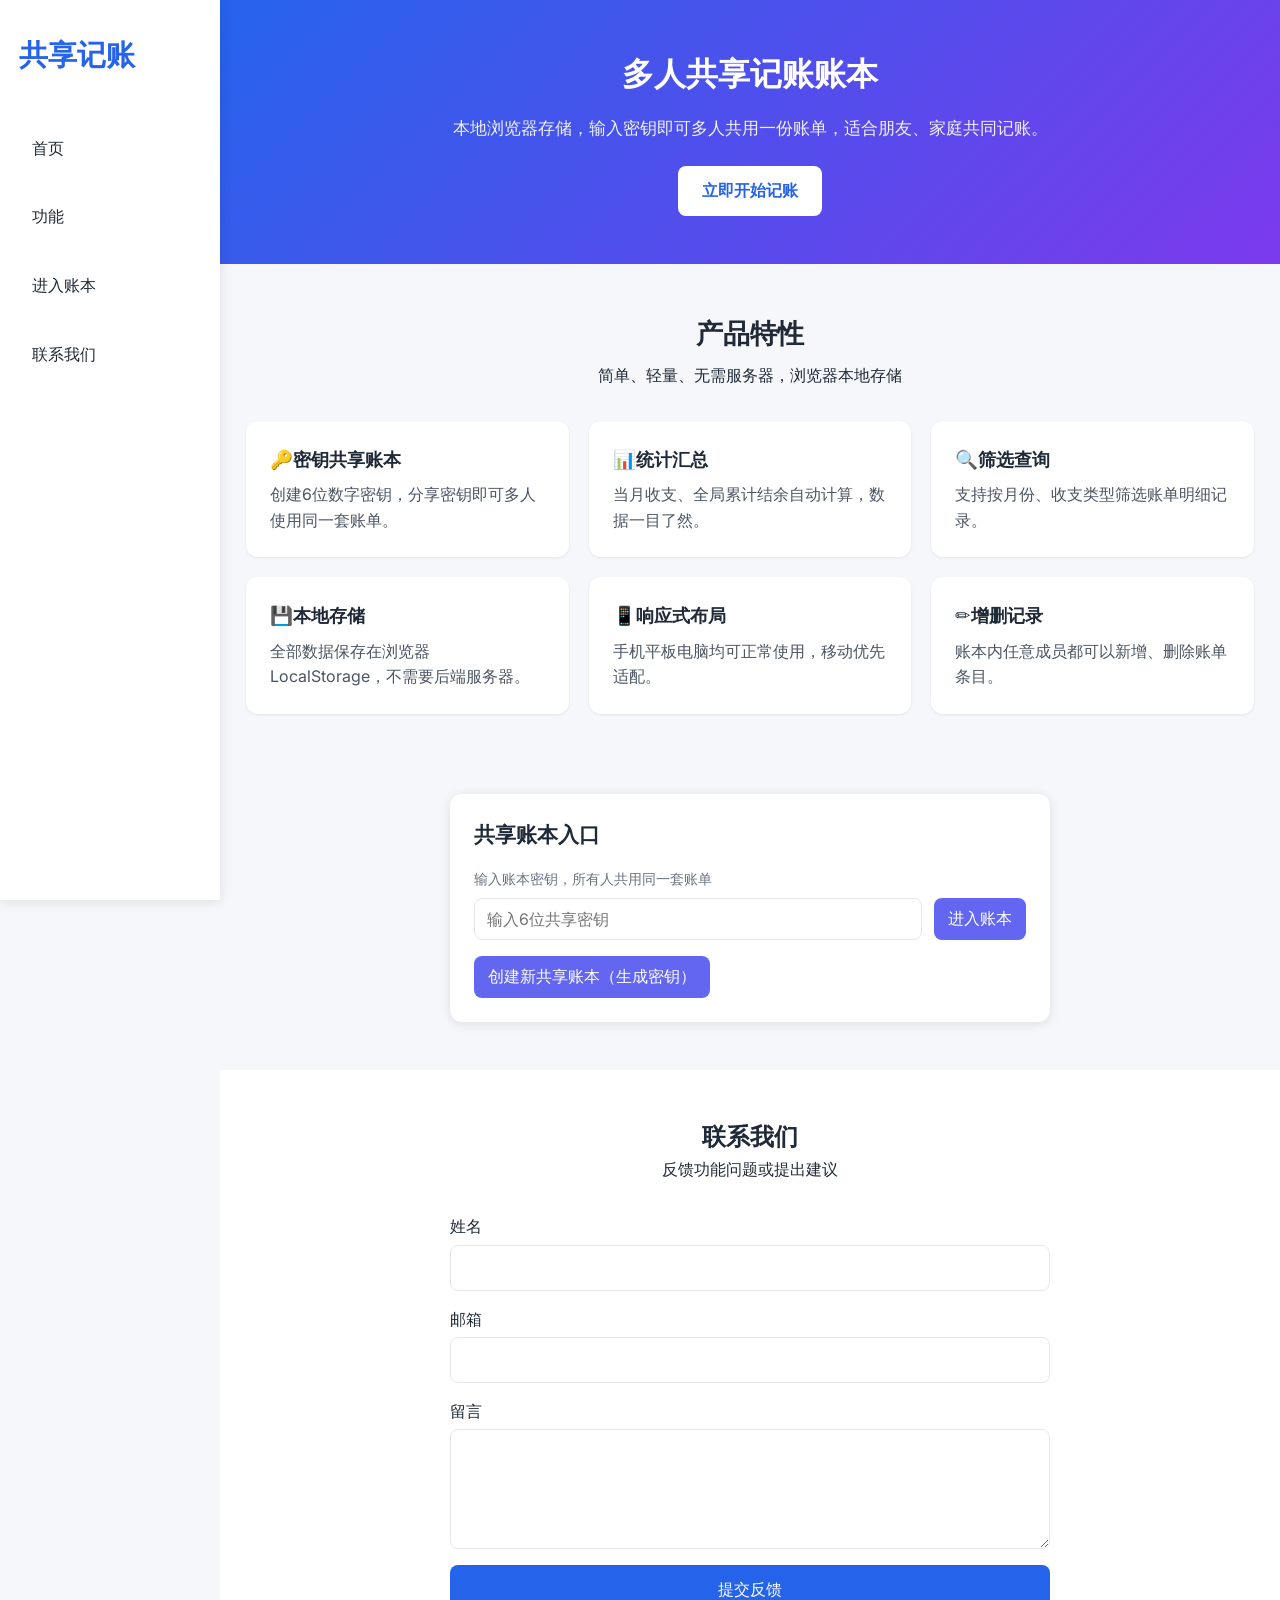
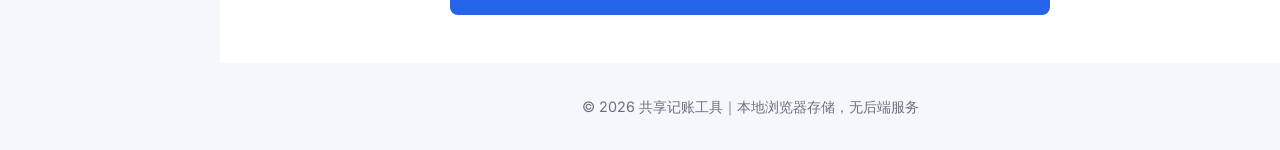
==== index.html @ ce457ff5 "Add files via upload" ====
<!DOCTYPE html>
<html lang="zh-CN">
<head>
    <meta charset="UTF-8">
    <meta name="viewport" content="width=device-width, initial-scale=1.0">
    <title>共享共用记账账本 | 首页</title>
    <link rel="preconnect" href="https://fonts.googleapis.com">
    <link rel="preconnect" href="https://fonts.gstatic.com" crossorigin>
    <link href="https://fonts.googleapis.com/css2?family=Inter:wght@300;400;500;600;700&display=swap" rel="stylesheet">
    <style>
        :root {
            --color-primary: #2563eb;
            --color-primary-light: #3b82f6;
            --color-danger: #ef4444;
            --color-success: #16a34a;
            --color-success-bg: #dcfce7;
            --color-warning: #dc2626;
            --color-warning-bg: #fee2e2;
            --color-info: #0369a1;
            --color-info-bg: #e0f2fe;
            --color-blue-bg: #dbeafe;
            --color-text-main: #1f2937;
            --color-text-secondary: #4b5563;
            --color-text-light: #6b7280;
            --color-border: #e5e7eb;
            --color-bg-page: #f5f7fa;
            --color-bg-card: #ffffff;
            --shadow-sm: 0 1px 3px rgba(0,0,0,0.08);
            --shadow-md: 0 2px 12px rgba(0,0,0,0.1);
            --shadow-lg: 0 8px 24px rgba(0,0,0,0.12);
            --radius-sm: 6px;
            --radius-md: 8px;
            --radius-lg: 12px;
            --transition-base: all 0.24s ease;
            --container-max: 1040px;
        }
        * {
            margin: 0;
            padding: 0;
            box-sizing: border-box;
        }
        body {
            font-family: 'Inter', system-ui, sans-serif;
            color: var(--color-text-main);
            background-color: var(--color-bg-page);
            line-height: 1.6;
        }
        img {max-width:100%; display:block;}
        button, input, select, textarea {
            font-family: inherit;
            font-size: 1rem;
        }
        button:focus-visible,
        input:focus-visible,
        select:focus-visible,
        textarea:focus-visible,
        a:focus-visible {
            outline: 3px solid var(--color-primary-light);
            outline-offset: 2px;
        }
        .container {
            width: 100%;
            padding-inline: 1rem;
            margin: 0 auto;
            max-width: var(--container-max);
        }
        /* 侧边竖向导航 */
        .nav {
            position: fixed;
            top:0;
            left:0;
            height:100vh;
            width: 220px;
            background: var(--color-bg-card);
            box-shadow: var(--shadow-md);
            z-index: 99;
            padding: 2rem 1.2rem;
            display: flex;
            flex-direction: column;
        }
        .nav__inner {
            display:flex;
            flex-direction: column;
            align-items: flex-start;
        }
        .nav__logo {
            font-weight:700;
            font-size:1.8rem;
            color:var(--color-primary);
            text-decoration:none;
            margin-bottom:3rem;
        }
        .nav__hamburger {
            display:none;
        }
        .nav__menu {
            max-height: unset;
            overflow:visible;
        }
        .nav__list {
            list-style:none;
            display:flex;
            flex-direction:column;
            gap:1.5rem;
        }
        .nav__link {
            display:block;
            padding:0.6rem 0.8rem;
            color:var(--color-text-main);
            text-decoration:none;
            transition: var(--transition-base);
            border-radius: var(--radius-md);
        }
        .nav__link:hover {
            color:var(--color-primary);
            background-color: var(--color-blue-bg);
        }
        main {
            margin-left: 220px;
        }
        .hero {
            background: linear-gradient(135deg, #2563eb 0%, #7c3aed 100%);
            color:#fff;
            padding: 3rem 0;
            text-align:center;
        }
        .hero__title {
            font-size:2rem;
            margin-bottom:1rem;
        }
        .hero__desc {
            font-size:1.05rem;
            opacity:0.92;
            max-width:600px;
            margin:0 auto 1.5rem;
        }
        .hero__btn {
            display:inline-block;
            background:#fff;
            color:var(--color-primary);
            padding:0.75rem 1.5rem;
            border-radius:var(--radius-md);
            text-decoration:none;
            font-weight:600;
            transition: var(--transition-base);
        }
        .hero__btn:hover {
            transform: translateY(-2px);
            box-shadow: var(--shadow-lg);
        }
        .features {
            padding:3rem 0;
        }
        .features__head {
            text-align:center;
            margin-bottom:2rem;
        }
        .features__title {
            font-size:1.7rem;
            margin-bottom:0.5rem;
        }
        .features__grid {
            display:grid;
            grid-template-columns: 1fr;
            gap:1.25rem;
        }
        .feature-card {
            background:var(--color-bg-card);
            padding:1.5rem;
            border-radius:var(--radius-lg);
            box-shadow:var(--shadow-sm);
            transition: var(--transition-base);
        }
        .feature-card:hover {
            transform: translateY(-4px);
            box-shadow: var(--shadow-lg);
        }
        .feature-card__title {
            font-size:1.15rem;
            margin-bottom:0.5rem;
        }
        .feature-card__text {
            color:var(--color-text-secondary);
        }
        .login-section{
            padding:2rem 0 3rem;
        }
        .app-card {
            background:var(--color-bg-card);
            border-radius:var(--radius-lg);
            padding:1.5rem;
            max-width:600px;
            margin:0 auto;
            box-shadow:var(--shadow-md);
        }
        .app-card__heading {
            margin-bottom:1rem;
            font-size:1.3rem;
        }
        .app-row {
            display:flex;
            gap:12px;
            flex-wrap:wrap;
            margin-bottom:1rem;
        }
        .app-field {
            flex:1;
            min-width:140px;
            padding:10px 12px;
            border:1px solid var(--color-border);
            border-radius:var(--radius-md);
        }
        .app-btn {
            padding:10px 14px;
            border:none;
            border-radius:var(--radius-md);
            cursor:pointer;
            transition: var(--transition-base);
        }
        .app-btn--purple {
            background:#6366f1;
            color:white;
        }
        .app-btn--purple:hover {
            background:#818cf8;
        }
        .app-tip {
            color:var(--color-text-light);
            font-size:0.9rem;
            margin:0.5rem 0;
        }
        .contact {
            padding:3rem 0;
            background:#ffffff;
        }
        .contact__head {
            text-align:center;
            margin-bottom:2rem;
        }
        .contact__form {
            max-width:600px;
            margin:0 auto;
            display:grid;
            gap:1rem;
        }
        .contact__field {
            display:flex;
            flex-direction:column;
            gap:0.3rem;
        }
        .contact__input, .contact__textarea {
            padding:0.75rem;
            border:1px solid var(--color-border);
            border-radius:var(--radius-md);
        }
        .contact__textarea {
            min-height:120px;
            resize:vertical;
        }
        .contact__submit {
            background:var(--color-primary);
            color:white;
            border:none;
            padding:0.85rem;
            border-radius:var(--radius-md);
            cursor:pointer;
            transition:var(--transition-base);
        }
        .contact__submit:hover {
            background:var(--color-primary-light);
        }
        .footer {
            padding:2rem 0;
            text-align:center;
            color:var(--color-text-light);
            font-size:0.9rem;
        }
        @media (max-width:767px) {
            .nav {
                position: sticky;
                top:0;
                left:0;
                width:100%;
                height:auto;
                padding: 1rem;
                flex-direction: row;
                justify-content: space-between;
                align-items:center;
            }
            .nav__inner {
                flex-direction: row;
                width:100%;
                justify-content: space-between;
                align-items:center;
            }
            .nav__logo {
                margin-bottom:0;
                font-size:1.25rem;
            }
            .nav__hamburger {
                display:flex;
                background:none;
                border:none;
                cursor:pointer;
                width:32px;
                height:32px;
                flex-direction:column;
                gap:5px;
                justify-content:center;
            }
            .nav__hamburger-line {
                width:100%;
                height:2px;
                background-color:var(--color-text-main);
                transition: var(--transition-base);
            }
            .nav__menu {
                max-height:0;
                overflow:hidden;
                transition: max-height 0.35s ease;
            }
            .nav__menu--open {
                max-height:240px;
            }
            .nav__list {
                flex-direction:column;
                gap:0.5rem;
                padding:0 1rem 1rem;
            }
            main {
                margin-left:0;
            }
            .features__grid {
                grid-template-columns: 1fr;
            }
            .hero__title {
                font-size:2rem;
            }
        }
        @media (min-width:1024px) {
            .features__grid {
                grid-template-columns: repeat(3,1fr);
            }
        }
    </style>
</head>
<body>
    <nav class="nav">
        <div class="nav__inner">
            <a href="#" class="nav__logo">共享记账</a>
            <button class="nav__hamburger" aria-label="打开导航菜单" id="hamburgerBtn">
                <span class="nav__hamburger-line"></span>
                <span class="nav__hamburger-line"></span>
                <span class="nav__hamburger-line"></span>
            </button>
        </div>
        <div class="nav__menu" id="navMenu">
            <ul class="nav__list">
                <li><a href="#hero" class="nav__link">首页</a></li>
                <li><a href="#features" class="nav__link">功能</a></li>
                <li><a href="#login" class="nav__link">进入账本</a></li>
                <li><a href="#contact" class="nav__link">联系我们</a></li>
            </ul>
        </div>
    </nav>

    <main>
        <section class="hero" id="hero">
            <div class="container">
                <h1 class="hero__title">多人共享记账账本</h1>
                <p class="hero__desc">本地浏览器存储，输入密钥即可多人共用一份账单，适合朋友、家庭共同记账。</p>
                <a href="#login" class="hero__btn">立即开始记账</a>
            </div>
        </section>

        <section class="features" id="features">
            <div class="container">
                <div class="features__head">
                    <h2 class="features__title">产品特性</h2>
                    <p>简单、轻量、无需服务器，浏览器本地存储</p>
                </div>
                <div class="features__grid">
                    <article class="feature-card">
                        <h3 class="feature-card__title">🔑密钥共享账本</h3>
                        <p class="feature-card__text">创建6位数字密钥，分享密钥即可多人使用同一套账单。</p>
                    </article>
                    <article class="feature-card">
                        <h3 class="feature-card__title">📊统计汇总</h3>
                        <p class="feature-card__text">当月收支、全局累计结余自动计算，数据一目了然。</p>
                    </article>
                    <article class="feature-card">
                        <h3 class="feature-card__title">🔍筛选查询</h3>
                        <p class="feature-card__text">支持按月份、收支类型筛选账单明细记录。</p>
                    </article>
                    <article class="feature-card">
                        <h3 class="feature-card__title">💾本地存储</h3>
                        <p class="feature-card__text">全部数据保存在浏览器LocalStorage，不需要后端服务器。</p>
                    </article>
                    <article class="feature-card">
                        <h3 class="feature-card__title">📱响应式布局</h3>
                        <p class="feature-card__text">手机平板电脑均可正常使用，移动优先适配。</p>
                    </article>
                    <article class="feature-card">
                        <h3 class="feature-card__title">✏️增删记录</h3>
                        <p class="feature-card__text">账本内任意成员都可以新增、删除账单条目。</p>
                    </article>
                </div>
            </div>
        </section>

        <section class="login-section container" id="login">
            <div class="app-card">
                <h2 class="app-card__heading">共享账本入口</h2>
                <p class="app-tip">输入账本密钥，所有人共用同一套账单</p>
                <div class="app-row">
                    <input class="app-field" id="shareKey" placeholder="输入6位共享密钥" aria-label="账本密钥">
                    <button class="app-btn app-btn--purple" onclick="enterBook()">进入账本</button>
                </div>
                <div style="margin-top:14px">
                    <button class="app-btn app-btn--purple" onclick="createNewBook()">创建新共享账本（生成密钥）</button>
                </div>
            </div>
        </section>

        <section class="contact" id="contact">
            <div class="container">
                <div class="contact__head">
                    <h2>联系我们</h2>
                    <p>反馈功能问题或提出建议</p>
                </div>
                <form class="contact__form" id="contactForm">
                    <div class="contact__field">
                        <label for="cName">姓名</label>
                        <input class="contact__input" id="cName" type="text" required>
                    </div>
                    <div class="contact__field">
                        <label for="cMail">邮箱</label>
                        <input class="contact__input" id="cMail" type="email" required>
                    </div>
                    <div class="contact__field">
                        <label for="cMsg">留言</label>
                        <textarea class="contact__textarea" id="cMsg" required></textarea>
                    </div>
                    <button class="contact__submit" type="submit">提交反馈</button>
                </form>
            </div>
        </section>

        <footer class="footer">
            <div class="container">
                <p>© 2026 共享记账工具｜本地浏览器存储，无后端服务</p>
            </div>
        </footer>
    </main>

<script>
const hamburgerBtn = document.getElementById('hamburgerBtn');
const navMenu = document.getElementById('navMenu');
hamburgerBtn.addEventListener('click', ()=>{
    navMenu.classList.toggle('nav__menu--open');
});
document.querySelectorAll('.nav__link').forEach(link=>{
    link.addEventListener('click',()=>{
        navMenu.classList.remove('nav__menu--open');
    })
})
document.getElementById('contactForm').addEventListener('submit',function(e){
    e.preventDefault();
    alert("反馈已模拟提交（本demo无后端，仅前端表单）");
    this.reset();
})

// 账本数据存储（和book.html共用localStorage）
let shareBooks = JSON.parse(localStorage.getItem("shareBillStorage")) || {};
function saveAllBooks() {
    localStorage.setItem("shareBillStorage", JSON.stringify(shareBooks));
}

// 创建账本，保存密钥，跳转到 book.html
function createNewBook() {
    let key = "";
    for(let i=0;i<6;i++) key += Math.floor(Math.random()*10);
    if(!shareBooks[key]) shareBooks[key] = [];
    saveAllBooks();
    alert(`创建成功！你的共享密钥：${key}\n把密钥发给家人/朋友即可共用账本`);
    // 将密钥存sessionStorage，跳转到记账页面
    sessionStorage.setItem("activeBookKey", key);
    window.location.href = "book.html";
}

// 输入密钥校验，保存密钥，跳转到 book.html
function enterBook() {
    const inputKey = document.getElementById("shareKey").value.trim();
    if(inputKey.length !== 6 || isNaN(inputKey)) {
        alert("请输入6位数字密钥");
        return;
    }
    if(!shareBooks[inputKey]) {
        alert("该账本不存在，请核对密钥或新建账本");
        return;
    }
    sessionStorage.setItem("activeBookKey", inputKey);
    window.location.href = "book.html";
}
</script>
</body>
</html>
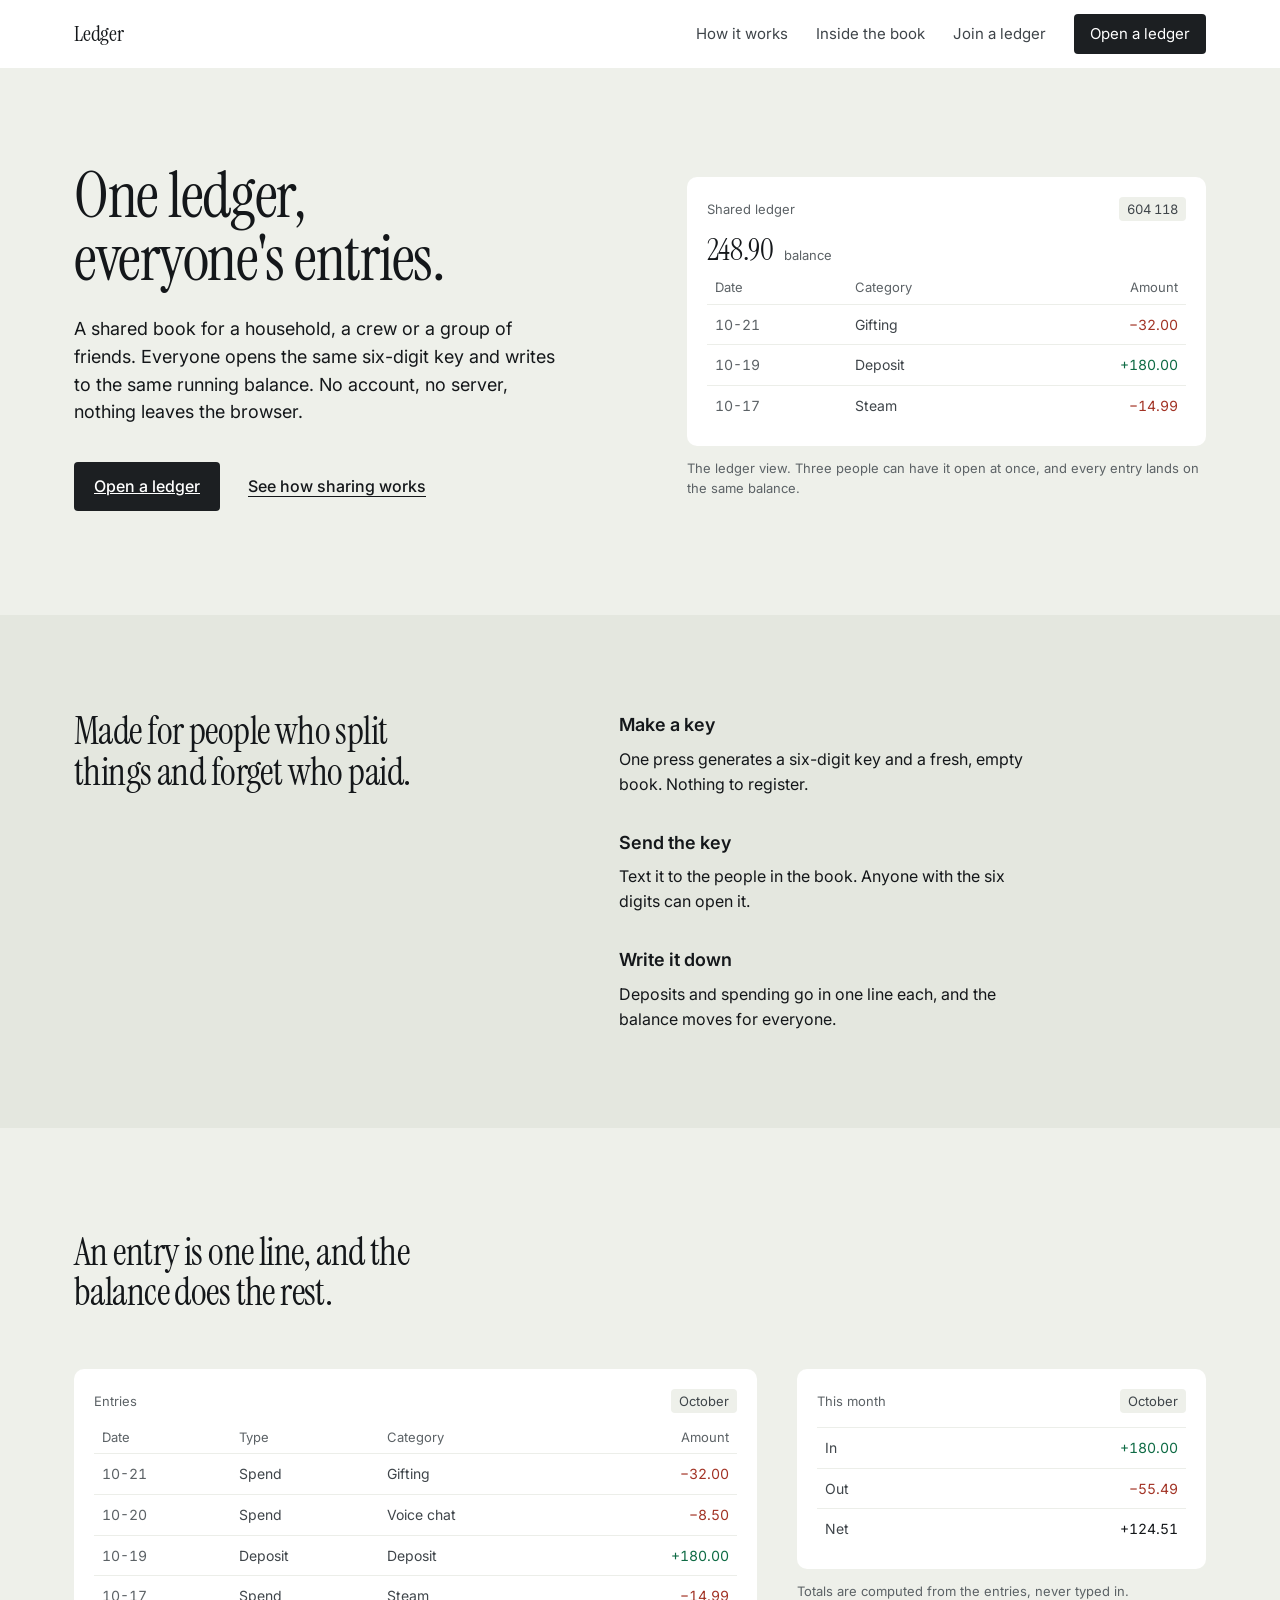
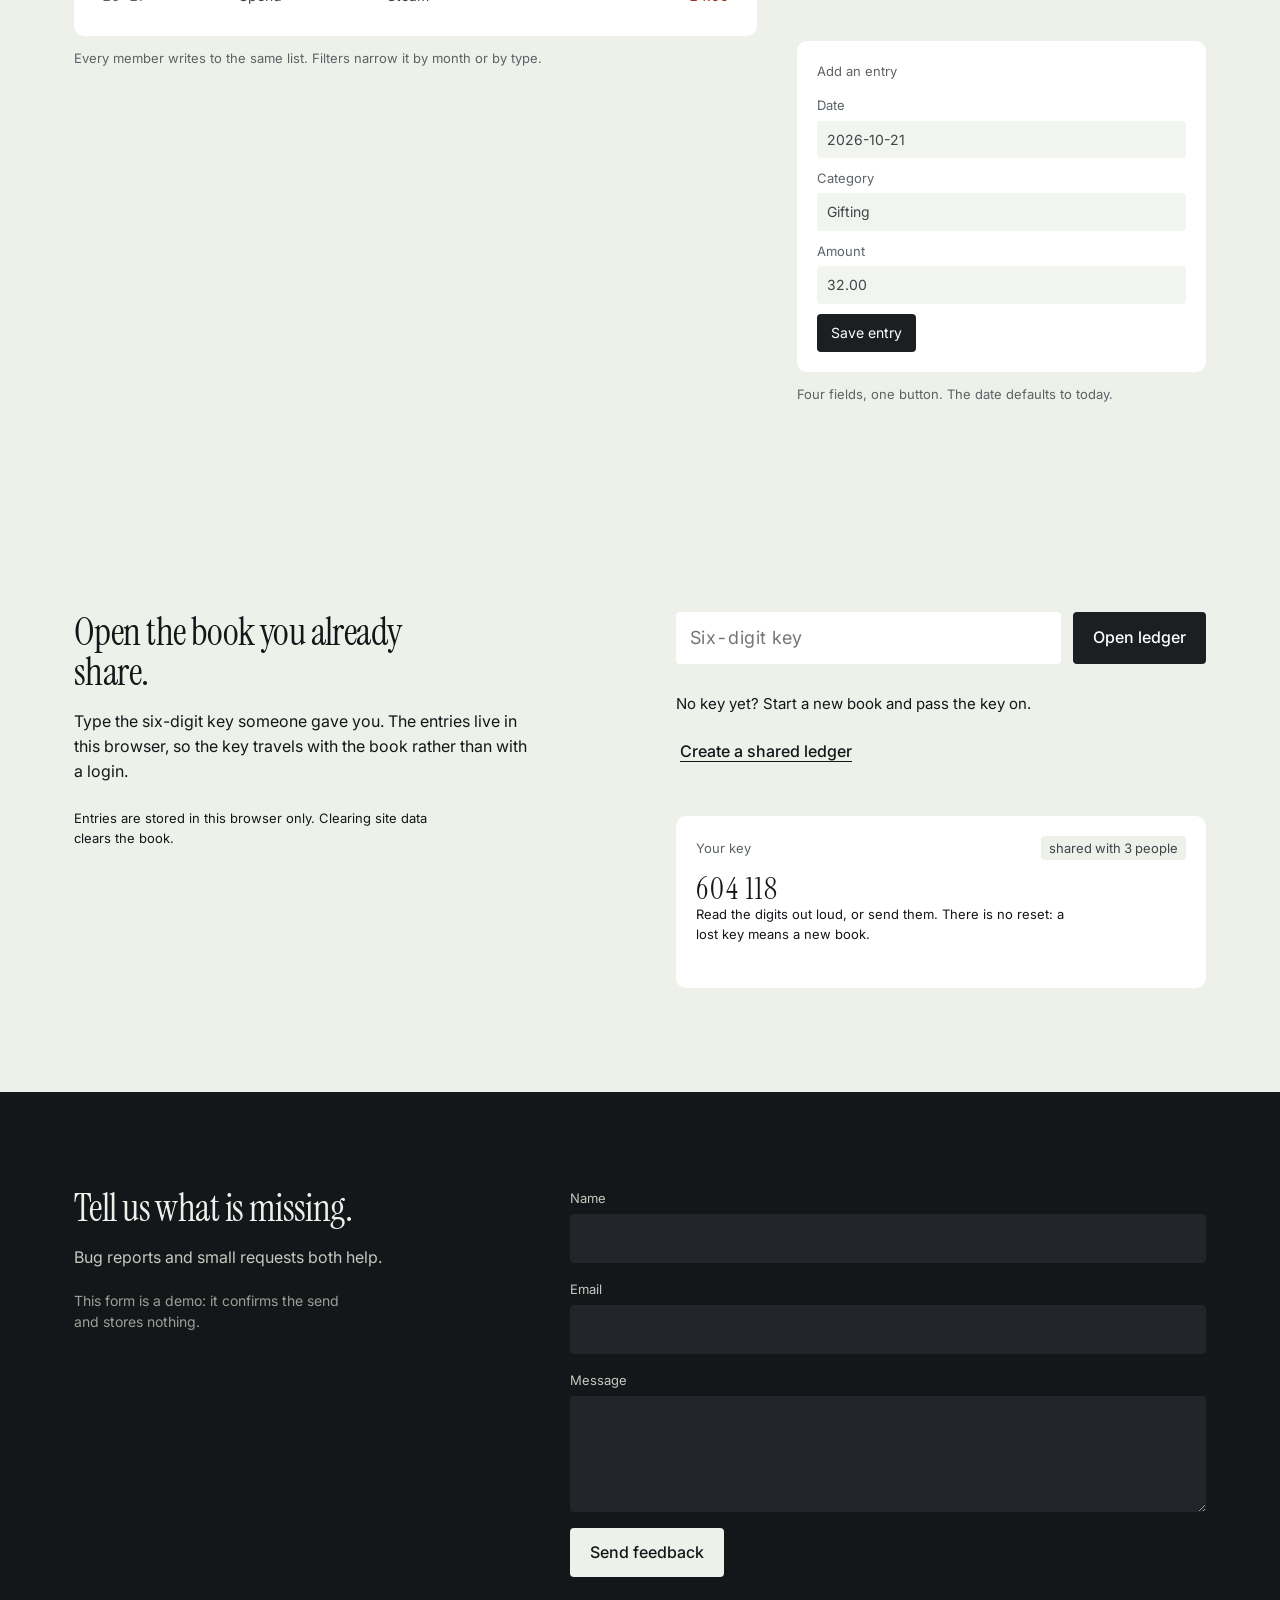
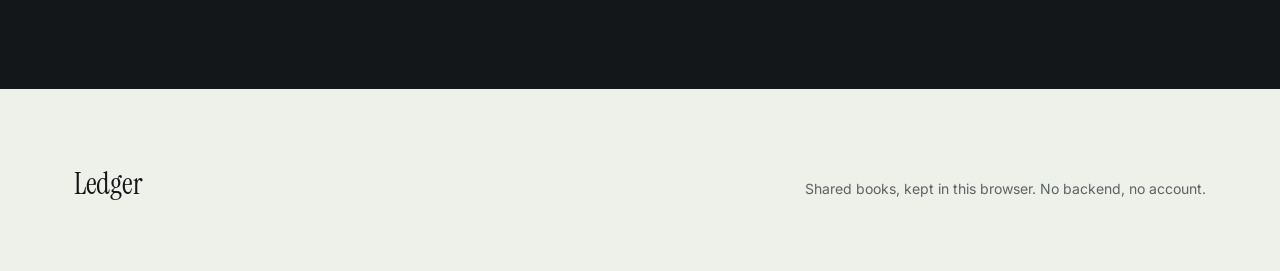
==== commit 9c608748: "Add files via upload" ====
--- a/index.html
+++ b/index.html
@@ -1,507 +1,727 @@
-<!DOCTYPE html>
-<html lang="zh-CN">
-<head>
-    <meta charset="UTF-8">
-    <meta name="viewport" content="width=device-width, initial-scale=1.0">
-    <title>共享共用记账账本 | 首页</title>
-    <link rel="preconnect" href="https://fonts.googleapis.com">
-    <link rel="preconnect" href="https://fonts.gstatic.com" crossorigin>
-    <link href="https://fonts.googleapis.com/css2?family=Inter:wght@300;400;500;600;700&display=swap" rel="stylesheet">
-    <style>
-        :root {
-            --color-primary: #2563eb;
-            --color-primary-light: #3b82f6;
-            --color-danger: #ef4444;
-            --color-success: #16a34a;
-            --color-success-bg: #dcfce7;
-            --color-warning: #dc2626;
-            --color-warning-bg: #fee2e2;
-            --color-info: #0369a1;
-            --color-info-bg: #e0f2fe;
-            --color-blue-bg: #dbeafe;
-            --color-text-main: #1f2937;
-            --color-text-secondary: #4b5563;
-            --color-text-light: #6b7280;
-            --color-border: #e5e7eb;
-            --color-bg-page: #f5f7fa;
-            --color-bg-card: #ffffff;
-            --shadow-sm: 0 1px 3px rgba(0,0,0,0.08);
-            --shadow-md: 0 2px 12px rgba(0,0,0,0.1);
-            --shadow-lg: 0 8px 24px rgba(0,0,0,0.12);
-            --radius-sm: 6px;
-            --radius-md: 8px;
-            --radius-lg: 12px;
-            --transition-base: all 0.24s ease;
-            --container-max: 1040px;
-        }
-        * {
-            margin: 0;
-            padding: 0;
-            box-sizing: border-box;
-        }
-        body {
-            font-family: 'Inter', system-ui, sans-serif;
-            color: var(--color-text-main);
-            background-color: var(--color-bg-page);
-            line-height: 1.6;
-        }
-        img {max-width:100%; display:block;}
-        button, input, select, textarea {
-            font-family: inherit;
-            font-size: 1rem;
-        }
-        button:focus-visible,
-        input:focus-visible,
-        select:focus-visible,
-        textarea:focus-visible,
-        a:focus-visible {
-            outline: 3px solid var(--color-primary-light);
-            outline-offset: 2px;
-        }
-        .container {
-            width: 100%;
-            padding-inline: 1rem;
-            margin: 0 auto;
-            max-width: var(--container-max);
-        }
-        /* 侧边竖向导航 */
-        .nav {
-            position: fixed;
-            top:0;
-            left:0;
-            height:100vh;
-            width: 220px;
-            background: var(--color-bg-card);
-            box-shadow: var(--shadow-md);
-            z-index: 99;
-            padding: 2rem 1.2rem;
-            display: flex;
-            flex-direction: column;
-        }
-        .nav__inner {
-            display:flex;
-            flex-direction: column;
-            align-items: flex-start;
-        }
-        .nav__logo {
-            font-weight:700;
-            font-size:1.8rem;
-            color:var(--color-primary);
-            text-decoration:none;
-            margin-bottom:3rem;
-        }
-        .nav__hamburger {
-            display:none;
-        }
-        .nav__menu {
-            max-height: unset;
-            overflow:visible;
-        }
-        .nav__list {
-            list-style:none;
-            display:flex;
-            flex-direction:column;
-            gap:1.5rem;
-        }
-        .nav__link {
-            display:block;
-            padding:0.6rem 0.8rem;
-            color:var(--color-text-main);
-            text-decoration:none;
-            transition: var(--transition-base);
-            border-radius: var(--radius-md);
-        }
-        .nav__link:hover {
-            color:var(--color-primary);
-            background-color: var(--color-blue-bg);
-        }
-        main {
-            margin-left: 220px;
-        }
-        .hero {
-            background: linear-gradient(135deg, #2563eb 0%, #7c3aed 100%);
-            color:#fff;
-            padding: 3rem 0;
-            text-align:center;
-        }
-        .hero__title {
-            font-size:2rem;
-            margin-bottom:1rem;
-        }
-        .hero__desc {
-            font-size:1.05rem;
-            opacity:0.92;
-            max-width:600px;
-            margin:0 auto 1.5rem;
-        }
-        .hero__btn {
-            display:inline-block;
-            background:#fff;
-            color:var(--color-primary);
-            padding:0.75rem 1.5rem;
-            border-radius:var(--radius-md);
-            text-decoration:none;
-            font-weight:600;
-            transition: var(--transition-base);
-        }
-        .hero__btn:hover {
-            transform: translateY(-2px);
-            box-shadow: var(--shadow-lg);
-        }
-        .features {
-            padding:3rem 0;
-        }
-        .features__head {
-            text-align:center;
-            margin-bottom:2rem;
-        }
-        .features__title {
-            font-size:1.7rem;
-            margin-bottom:0.5rem;
-        }
-        .features__grid {
-            display:grid;
-            grid-template-columns: 1fr;
-            gap:1.25rem;
-        }
-        .feature-card {
-            background:var(--color-bg-card);
-            padding:1.5rem;
-            border-radius:var(--radius-lg);
-            box-shadow:var(--shadow-sm);
-            transition: var(--transition-base);
-        }
-        .feature-card:hover {
-            transform: translateY(-4px);
-            box-shadow: var(--shadow-lg);
-        }
-        .feature-card__title {
-            font-size:1.15rem;
-            margin-bottom:0.5rem;
-        }
-        .feature-card__text {
-            color:var(--color-text-secondary);
-        }
-        .login-section{
-            padding:2rem 0 3rem;
-        }
-        .app-card {
-            background:var(--color-bg-card);
-            border-radius:var(--radius-lg);
-            padding:1.5rem;
-            max-width:600px;
-            margin:0 auto;
-            box-shadow:var(--shadow-md);
-        }
-        .app-card__heading {
-            margin-bottom:1rem;
-            font-size:1.3rem;
-        }
-        .app-row {
-            display:flex;
-            gap:12px;
-            flex-wrap:wrap;
-            margin-bottom:1rem;
-        }
-        .app-field {
-            flex:1;
-            min-width:140px;
-            padding:10px 12px;
-            border:1px solid var(--color-border);
-            border-radius:var(--radius-md);
-        }
-        .app-btn {
-            padding:10px 14px;
-            border:none;
-            border-radius:var(--radius-md);
-            cursor:pointer;
-            transition: var(--transition-base);
-        }
-        .app-btn--purple {
-            background:#6366f1;
-            color:white;
-        }
-        .app-btn--purple:hover {
-            background:#818cf8;
-        }
-        .app-tip {
-            color:var(--color-text-light);
-            font-size:0.9rem;
-            margin:0.5rem 0;
-        }
-        .contact {
-            padding:3rem 0;
-            background:#ffffff;
-        }
-        .contact__head {
-            text-align:center;
-            margin-bottom:2rem;
-        }
-        .contact__form {
-            max-width:600px;
-            margin:0 auto;
-            display:grid;
-            gap:1rem;
-        }
-        .contact__field {
-            display:flex;
-            flex-direction:column;
-            gap:0.3rem;
-        }
-        .contact__input, .contact__textarea {
-            padding:0.75rem;
-            border:1px solid var(--color-border);
-            border-radius:var(--radius-md);
-        }
-        .contact__textarea {
-            min-height:120px;
-            resize:vertical;
-        }
-        .contact__submit {
-            background:var(--color-primary);
-            color:white;
-            border:none;
-            padding:0.85rem;
-            border-radius:var(--radius-md);
-            cursor:pointer;
-            transition:var(--transition-base);
-        }
-        .contact__submit:hover {
-            background:var(--color-primary-light);
-        }
-        .footer {
-            padding:2rem 0;
-            text-align:center;
-            color:var(--color-text-light);
-            font-size:0.9rem;
-        }
-        @media (max-width:767px) {
-            .nav {
-                position: sticky;
-                top:0;
-                left:0;
-                width:100%;
-                height:auto;
-                padding: 1rem;
-                flex-direction: row;
-                justify-content: space-between;
-                align-items:center;
-            }
-            .nav__inner {
-                flex-direction: row;
-                width:100%;
-                justify-content: space-between;
-                align-items:center;
-            }
-            .nav__logo {
-                margin-bottom:0;
-                font-size:1.25rem;
-            }
-            .nav__hamburger {
-                display:flex;
-                background:none;
-                border:none;
-                cursor:pointer;
-                width:32px;
-                height:32px;
-                flex-direction:column;
-                gap:5px;
-                justify-content:center;
-            }
-            .nav__hamburger-line {
-                width:100%;
-                height:2px;
-                background-color:var(--color-text-main);
-                transition: var(--transition-base);
-            }
-            .nav__menu {
-                max-height:0;
-                overflow:hidden;
-                transition: max-height 0.35s ease;
-            }
-            .nav__menu--open {
-                max-height:240px;
-            }
-            .nav__list {
-                flex-direction:column;
-                gap:0.5rem;
-                padding:0 1rem 1rem;
-            }
-            main {
-                margin-left:0;
-            }
-            .features__grid {
-                grid-template-columns: 1fr;
-            }
-            .hero__title {
-                font-size:2rem;
-            }
-        }
-        @media (min-width:1024px) {
-            .features__grid {
-                grid-template-columns: repeat(3,1fr);
-            }
-        }
-    </style>
-</head>
-<body>
-    <nav class="nav">
-        <div class="nav__inner">
-            <a href="#" class="nav__logo">共享记账</a>
-            <button class="nav__hamburger" aria-label="打开导航菜单" id="hamburgerBtn">
-                <span class="nav__hamburger-line"></span>
-                <span class="nav__hamburger-line"></span>
-                <span class="nav__hamburger-line"></span>
-            </button>
-        </div>
-        <div class="nav__menu" id="navMenu">
-            <ul class="nav__list">
-                <li><a href="#hero" class="nav__link">首页</a></li>
-                <li><a href="#features" class="nav__link">功能</a></li>
-                <li><a href="#login" class="nav__link">进入账本</a></li>
-                <li><a href="#contact" class="nav__link">联系我们</a></li>
-            </ul>
-        </div>
-    </nav>
-
-    <main>
-        <section class="hero" id="hero">
-            <div class="container">
-                <h1 class="hero__title">多人共享记账账本</h1>
-                <p class="hero__desc">本地浏览器存储，输入密钥即可多人共用一份账单，适合朋友、家庭共同记账。</p>
-                <a href="#login" class="hero__btn">立即开始记账</a>
-            </div>
-        </section>
-
-        <section class="features" id="features">
-            <div class="container">
-                <div class="features__head">
-                    <h2 class="features__title">产品特性</h2>
-                    <p>简单、轻量、无需服务器，浏览器本地存储</p>
-                </div>
-                <div class="features__grid">
-                    <article class="feature-card">
-                        <h3 class="feature-card__title">🔑密钥共享账本</h3>
-                        <p class="feature-card__text">创建6位数字密钥，分享密钥即可多人使用同一套账单。</p>
-                    </article>
-                    <article class="feature-card">
-                        <h3 class="feature-card__title">📊统计汇总</h3>
-                        <p class="feature-card__text">当月收支、全局累计结余自动计算，数据一目了然。</p>
-                    </article>
-                    <article class="feature-card">
-                        <h3 class="feature-card__title">🔍筛选查询</h3>
-                        <p class="feature-card__text">支持按月份、收支类型筛选账单明细记录。</p>
-                    </article>
-                    <article class="feature-card">
-                        <h3 class="feature-card__title">💾本地存储</h3>
-                        <p class="feature-card__text">全部数据保存在浏览器LocalStorage，不需要后端服务器。</p>
-                    </article>
-                    <article class="feature-card">
-                        <h3 class="feature-card__title">📱响应式布局</h3>
-                        <p class="feature-card__text">手机平板电脑均可正常使用，移动优先适配。</p>
-                    </article>
-                    <article class="feature-card">
-                        <h3 class="feature-card__title">✏️增删记录</h3>
-                        <p class="feature-card__text">账本内任意成员都可以新增、删除账单条目。</p>
-                    </article>
-                </div>
-            </div>
-        </section>
-
-        <section class="login-section container" id="login">
-            <div class="app-card">
-                <h2 class="app-card__heading">共享账本入口</h2>
-                <p class="app-tip">输入账本密钥，所有人共用同一套账单</p>
-                <div class="app-row">
-                    <input class="app-field" id="shareKey" placeholder="输入6位共享密钥" aria-label="账本密钥">
-                    <button class="app-btn app-btn--purple" onclick="enterBook()">进入账本</button>
-                </div>
-                <div style="margin-top:14px">
-                    <button class="app-btn app-btn--purple" onclick="createNewBook()">创建新共享账本（生成密钥）</button>
-                </div>
-            </div>
-        </section>
-
-        <section class="contact" id="contact">
-            <div class="container">
-                <div class="contact__head">
-                    <h2>联系我们</h2>
-                    <p>反馈功能问题或提出建议</p>
-                </div>
-                <form class="contact__form" id="contactForm">
-                    <div class="contact__field">
-                        <label for="cName">姓名</label>
-                        <input class="contact__input" id="cName" type="text" required>
-                    </div>
-                    <div class="contact__field">
-                        <label for="cMail">邮箱</label>
-                        <input class="contact__input" id="cMail" type="email" required>
-                    </div>
-                    <div class="contact__field">
-                        <label for="cMsg">留言</label>
-                        <textarea class="contact__textarea" id="cMsg" required></textarea>
-                    </div>
-                    <button class="contact__submit" type="submit">提交反馈</button>
-                </form>
-            </div>
-        </section>
-
-        <footer class="footer">
-            <div class="container">
-                <p>© 2026 共享记账工具｜本地浏览器存储，无后端服务</p>
-            </div>
-        </footer>
-    </main>
-
-<script>
-const hamburgerBtn = document.getElementById('hamburgerBtn');
-const navMenu = document.getElementById('navMenu');
-hamburgerBtn.addEventListener('click', ()=>{
-    navMenu.classList.toggle('nav__menu--open');
-});
-document.querySelectorAll('.nav__link').forEach(link=>{
-    link.addEventListener('click',()=>{
-        navMenu.classList.remove('nav__menu--open');
-    })
-})
-document.getElementById('contactForm').addEventListener('submit',function(e){
-    e.preventDefault();
-    alert("反馈已模拟提交（本demo无后端，仅前端表单）");
-    this.reset();
-})
-
-// 账本数据存储（和book.html共用localStorage）
-let shareBooks = JSON.parse(localStorage.getItem("shareBillStorage")) || {};
-function saveAllBooks() {
-    localStorage.setItem("shareBillStorage", JSON.stringify(shareBooks));
-}
-
-// 创建账本，保存密钥，跳转到 book.html
-function createNewBook() {
-    let key = "";
-    for(let i=0;i<6;i++) key += Math.floor(Math.random()*10);
-    if(!shareBooks[key]) shareBooks[key] = [];
-    saveAllBooks();
-    alert(`创建成功！你的共享密钥：${key}\n把密钥发给家人/朋友即可共用账本`);
-    // 将密钥存sessionStorage，跳转到记账页面
-    sessionStorage.setItem("activeBookKey", key);
-    window.location.href = "book.html";
-}
-
-// 输入密钥校验，保存密钥，跳转到 book.html
-function enterBook() {
-    const inputKey = document.getElementById("shareKey").value.trim();
-    if(inputKey.length !== 6 || isNaN(inputKey)) {
-        alert("请输入6位数字密钥");
-        return;
-    }
-    if(!shareBooks[inputKey]) {
-        alert("该账本不存在，请核对密钥或新建账本");
-        return;
-    }
-    sessionStorage.setItem("activeBookKey", inputKey);
-    window.location.href = "book.html";
-}
-</script>
-</body>
-</html>
+<!DOCTYPE html>
+<html lang="en">
+<head>
+<meta charset="UTF-8">
+<meta name="viewport" content="width=device-width, initial-scale=1">
+<title>Ledger · Shared books for a crew</title>
+<link rel="preconnect" href="https://fonts.googleapis.com">
+<link rel="preconnect" href="https://fonts.gstatic.com" crossorigin>
+<link href="https://fonts.googleapis.com/css2?family=Instrument+Serif:ital@0;1&family=Inter:wght@400;500;600&display=swap" rel="stylesheet">
+<style>
+  :root {
+    --paper: #eef0ea;
+    --paper-deep: #e4e7df;
+    --panel: #ffffff;
+    --ink: #14171a;
+    --ink-2: #3f454a;
+    --ink-3: #5c6266;
+    --line: #d5dad0;
+    --line-soft: #eceee9;
+    --in: #0f6b45;
+    --out: #a23325;
+    --action: #1c1f22;
+    --r-panel: 10px;
+    --r-control: 4px;
+    --shell: 1180px;
+    --display: "Instrument Serif", Georgia, "Times New Roman", serif;
+    --text: "Inter", system-ui, -apple-system, "Segoe UI", sans-serif;
+  }
+
+  *, *::before, *::after { box-sizing: border-box; }
+
+  html { -webkit-text-size-adjust: 100%; }
+
+  body {
+    margin: 0;
+    background: var(--paper);
+    color: var(--ink);
+    font-family: var(--text);
+    font-size: 16px;
+    line-height: 1.55;
+    -webkit-font-smoothing: antialiased;
+  }
+
+  a { color: inherit; }
+
+  :focus-visible { outline: 2px solid var(--ink); outline-offset: 2px; }
+
+  .shell {
+    width: 100%;
+    max-width: var(--shell);
+    margin: 0 auto;
+    padding: 0 24px;
+  }
+
+  /* ---------- top bar ---------- */
+
+  .topbar { background: var(--panel); }
+
+  .topbar__inner {
+    display: flex;
+    align-items: center;
+    gap: 32px;
+    height: 68px;
+  }
+
+  .wordmark {
+    text-decoration: none;
+    font-family: var(--display);
+    font-size: 22px;
+    letter-spacing: -0.01em;
+  }
+
+  .topnav {
+    display: flex;
+    align-items: center;
+    gap: 28px;
+    margin-left: auto;
+    font-size: 15px;
+  }
+
+  .topnav a {
+    text-decoration: none;
+    color: var(--ink-2);
+    transition: color .15s ease;
+  }
+
+  .topnav a:hover { color: var(--ink); }
+
+  .topnav .topnav__action {
+    color: #fff;
+    background: var(--action);
+    padding: 8px 16px;
+    border-radius: var(--r-control);
+  }
+
+  .topnav .topnav__action:hover { color: #fff; background: #000; }
+
+  /* ---------- buttons ---------- */
+
+  .btn {
+    font: inherit;
+    font-weight: 500;
+    border: 0;
+    border-radius: var(--r-control);
+    padding: 12px 20px;
+    cursor: pointer;
+    transition: background-color .15s ease, transform .12s ease;
+  }
+
+  .btn:active { transform: translateY(1px); }
+
+  .btn--primary { background: var(--action); color: #fff; }
+  .btn--primary:hover { background: #000; }
+
+  .btn--quiet {
+    background: transparent;
+    color: var(--ink);
+    padding: 12px 4px;
+    text-decoration: underline;
+    text-underline-offset: 4px;
+    text-decoration-thickness: 1px;
+  }
+
+  .btn--quiet:hover { color: var(--ink-2); }
+
+  /* ---------- type ---------- */
+
+  h1 {
+    font-family: var(--display);
+    font-weight: 400;
+    font-size: clamp(2.6rem, 5vw, 4rem);
+    line-height: 0.99;
+    letter-spacing: -0.02em;
+    margin: 0 0 24px;
+    max-width: 14ch;
+  }
+
+  h2 {
+    font-family: var(--display);
+    font-weight: 400;
+    font-size: clamp(1.9rem, 3.2vw, 2.4rem);
+    line-height: 1.06;
+    letter-spacing: -0.015em;
+    margin: 0 0 16px;
+    max-width: 20ch;
+  }
+
+  /* ---------- hero ---------- */
+
+  .hero { padding: 96px 0 104px; }
+
+  .hero__grid {
+    display: grid;
+    grid-template-columns: minmax(0, 1.02fr) minmax(0, 0.98fr);
+    gap: 72px;
+    align-items: center;
+  }
+
+  .lede {
+    margin: 0 0 36px;
+    font-size: 18px;
+    color: var(--ink);
+    max-width: 44ch;
+  }
+
+  .hero__actions { display: flex; align-items: center; gap: 24px; }
+
+  /* ---------- interface fragments ---------- */
+
+  .frag {
+    background: var(--panel);
+    border-radius: var(--r-panel);
+    padding: 20px;
+    color: var(--ink);
+  }
+
+  .frag__head {
+    display: flex;
+    align-items: baseline;
+    justify-content: space-between;
+    gap: 16px;
+    margin-bottom: 14px;
+  }
+
+  .frag__title { font-size: 13px; color: var(--ink-3); }
+
+  .keychip {
+    font-size: 13px;
+    font-variant-numeric: tabular-nums;
+    color: var(--ink-2);
+    background: var(--paper);
+    border-radius: var(--r-control);
+    padding: 2px 8px;
+  }
+
+  .frag__balance { display: flex; align-items: baseline; gap: 10px; }
+
+  .frag__balance strong {
+    font-family: var(--display);
+    font-weight: 400;
+    font-size: 30px;
+    line-height: 1;
+    letter-spacing: -0.01em;
+    font-variant-numeric: tabular-nums;
+  }
+
+  .frag__balance span { font-size: 13px; color: var(--ink-3); }
+
+  .frag table { width: 100%; border-collapse: collapse; margin-top: 12px; }
+
+  .frag th {
+    text-align: left;
+    font-size: 13px;
+    font-weight: 400;
+    color: var(--ink-3);
+    padding: 0 8px 6px;
+  }
+
+  .frag th.num { text-align: right; }
+
+  .frag td {
+    padding: 9px 8px;
+    border-top: 1px solid var(--line-soft);
+    font-size: 14px;
+    vertical-align: baseline;
+  }
+
+  .frag td.num { text-align: right; font-variant-numeric: tabular-nums; white-space: nowrap; }
+  .frag td.date { color: var(--ink-3); font-variant-numeric: tabular-nums; white-space: nowrap; }
+  .frag td.what { color: var(--ink-2); }
+
+  .amt--in { color: var(--in); }
+  .amt--out { color: var(--out); }
+
+  .frag .field { display: grid; gap: 5px; margin-bottom: 10px; }
+
+  .frag .field > span { font-size: 13px; color: var(--ink-3); }
+
+  .frag .fake-input {
+    background: #f2f4ef;
+    border-radius: var(--r-control);
+    padding: 8px 10px;
+    font-size: 14px;
+    color: var(--ink-2);
+  }
+
+  .frag .fake-btn {
+    display: inline-block;
+    background: var(--action);
+    color: #fff;
+    border-radius: var(--r-control);
+    padding: 8px 14px;
+    font-size: 14px;
+  }
+
+  .figure-note {
+    margin: 12px 0 0;
+    font-size: 13px;
+    color: var(--ink-3);
+  }
+
+  /* ---------- how it works ---------- */
+
+  .band { background: var(--paper-deep); padding: 96px 0; }
+
+  .band__grid {
+    display: grid;
+    grid-template-columns: minmax(0, 0.9fr) minmax(0, 1.1fr);
+    gap: 64px;
+    align-items: start;
+  }
+
+  .steps {
+    display: grid;
+    grid-template-columns: minmax(0, 1fr);
+    gap: 32px;
+  }
+
+  .steps h3 { font-size: 18px; font-weight: 600; margin: 0 0 8px; }
+
+  .steps p { margin: 0; color: var(--ink); font-size: 16px; max-width: 42ch; }
+
+  /* ---------- inside the book ---------- */
+
+  .inside { padding: 104px 0; }
+
+  .inside__grid {
+    display: grid;
+    grid-template-columns: minmax(0, 1.25fr) minmax(0, 0.75fr);
+    gap: 40px;
+    align-items: start;
+    margin-top: 56px;
+  }
+
+  .inside__col { display: grid; gap: 40px; }
+
+  /* ---------- join ---------- */
+
+  .join { padding: 104px 0; }
+
+  .join__grid {
+    display: grid;
+    grid-template-columns: minmax(0, 1fr) minmax(0, 1fr);
+    gap: 72px;
+    align-items: start;
+  }
+
+  .join p { color: var(--ink); margin: 0 0 24px; max-width: 46ch; }
+
+  .keyrow { display: flex; gap: 12px; flex-wrap: wrap; }
+
+  .input {
+    font: inherit;
+    color: var(--ink);
+    background: var(--panel);
+    border: 0;
+    border-radius: var(--r-control);
+    padding: 12px 14px;
+    min-width: 0;
+  }
+
+  .input--key {
+    flex: 1 1 200px;
+    font-size: 18px;
+    font-variant-numeric: tabular-nums;
+    letter-spacing: 0.02em;
+  }
+
+  .join__create { margin-top: 28px; }
+
+  .join__create p { margin: 0 0 12px; font-size: 15px; }
+
+  .keycard { margin-top: 40px; }
+
+  .keycard__digits {
+    font-family: var(--display);
+    font-size: 30px;
+    font-variant-numeric: tabular-nums;
+    letter-spacing: 0.06em;
+    line-height: 1;
+  }
+
+  .keycard__meta { margin: 10px 0 0; font-size: 13px; color: var(--ink-3); }
+
+  /* ---------- feedback ---------- */
+
+  .feedback { background: var(--ink); color: var(--paper); padding: 96px 0; }
+
+  .feedback h2 { color: var(--paper); }
+
+  .feedback__grid {
+    display: grid;
+    grid-template-columns: minmax(0, 0.8fr) minmax(0, 1.2fr);
+    gap: 72px;
+    align-items: start;
+  }
+
+  .feedback .sub { color: #c3c9bf; margin: 0 0 20px; max-width: 34ch; }
+
+  .feedback .fine { color: #9aa196; font-size: 14px; margin: 0; max-width: 30ch; }
+
+  .feedback form { display: grid; gap: 16px; }
+
+  .field { display: grid; gap: 6px; }
+
+  .field > span { font-size: 13px; color: #c3c9bf; }
+
+  .feedback .input {
+    background: #22262a;
+    border: 0;
+    color: var(--paper);
+  }
+
+  .feedback .input::placeholder { color: #8f969b; }
+
+  textarea.input { min-height: 116px; resize: vertical; font-family: inherit; }
+
+  .feedback .btn--primary { background: var(--paper); color: var(--ink); justify-self: start; }
+  .feedback .btn--primary:hover { background: #fff; }
+
+  .formnote { font-size: 14px; color: #c3c9bf; margin: 0; min-height: 20px; }
+  .formnote:empty { min-height: 0; }
+
+  /* ---------- footer ---------- */
+
+  .footer { padding: 72px 0 64px; }
+
+  .footer__inner {
+    display: flex;
+    justify-content: space-between;
+    align-items: baseline;
+    gap: 24px;
+    flex-wrap: wrap;
+  }
+
+  .footer .wordmark { font-size: 30px; }
+
+  .footer p { margin: 0; font-size: 14px; color: var(--ink-3); }
+
+  /* ---------- motion ---------- */
+
+  .js [data-rise] {
+    opacity: 0;
+    transform: translateY(16px);
+    transition: opacity 1.3s cubic-bezier(.16, 1, .3, 1), transform 1.3s cubic-bezier(.16, 1, .3, 1);
+  }
+
+  .js [data-rise].is-in { opacity: 1; transform: none; }
+
+  /* ---------- phone ---------- */
+
+  @media (max-width: 900px) {
+    .hero { padding: 64px 0 72px; }
+    .hero__grid, .inside__grid, .join__grid, .feedback__grid {
+      grid-template-columns: minmax(0, 1fr);
+      gap: 44px;
+    }
+    .steps { grid-template-columns: minmax(0, 1fr); gap: 32px; margin-top: 40px; }
+    .topnav { gap: 18px; font-size: 14px; }
+    .topnav a:not(.topnav__action) { display: none; }
+    .band, .join, .inside, .feedback { padding: 72px 0; }
+    h1 { max-width: 18ch; }
+  }
+
+  @media (max-width: 520px) {
+    .shell { padding: 0 16px; }
+    .frag { padding: 16px; }
+    .hero__actions { flex-direction: column; align-items: flex-start; gap: 12px; }
+  }
+
+  @media (prefers-reduced-motion: reduce) {
+    .js [data-rise] { opacity: 1; transform: none; transition: none; }
+    * { animation: none !important; }
+  }
+</style>
+</head>
+<body>
+<script>document.documentElement.classList.add('js');</script>
+
+<header class="topbar">
+  <div class="shell topbar__inner">
+    <a class="wordmark" href="index.html">Ledger</a>
+    <nav class="topnav" aria-label="Main">
+      <a href="#how">How it works</a>
+      <a href="#inside">Inside the book</a>
+      <a href="#join">Join a ledger</a>
+      <a class="topnav__action" href="#join">Open a ledger</a>
+    </nav>
+  </div>
+</header>
+
+<main>
+  <section class="hero">
+    <div class="shell hero__grid">
+      <div data-rise>
+        <h1>One ledger, everyone's entries.</h1>
+        <p class="lede">
+          A shared book for a household, a crew or a group of friends. Everyone opens the same six-digit
+          key and writes to the same running balance. No account, no server, nothing leaves the browser.
+        </p>
+        <div class="hero__actions">
+          <a class="btn btn--primary" href="#join">Open a ledger</a>
+          <a class="btn btn--quiet" href="#how">See how sharing works</a>
+        </div>
+      </div>
+
+      <div data-rise>
+        <div class="frag" data-ui>
+          <div class="frag__head">
+            <span class="frag__title">Shared ledger</span>
+            <span class="keychip">604 118</span>
+          </div>
+          <div class="frag__balance">
+            <strong id="heroBalance">248.90</strong>
+            <span>balance</span>
+          </div>
+          <table>
+            <caption class="visually-hidden" hidden>Recent entries</caption>
+            <thead>
+              <tr><th scope="col">Date</th><th scope="col">Category</th><th scope="col" class="num">Amount</th></tr>
+            </thead>
+            <tbody>
+              <tr><td class="date">10-21</td><td class="what">Gifting</td><td class="num"><span class="amt--out">−32.00</span></td></tr>
+              <tr><td class="date">10-19</td><td class="what">Deposit</td><td class="num"><span class="amt--in">+180.00</span></td></tr>
+              <tr><td class="date">10-17</td><td class="what">Steam</td><td class="num"><span class="amt--out">−14.99</span></td></tr>
+            </tbody>
+          </table>
+        </div>
+        <p class="figure-note">The ledger view. Three people can have it open at once, and every entry lands on the same balance.</p>
+      </div>
+    </div>
+  </section>
+
+  <section class="band" id="how">
+    <div class="shell band__grid">
+      <h2 data-rise>Made for people who split things and forget who paid.</h2>
+      <div class="steps">
+        <div data-rise>
+          <h3>Make a key</h3>
+          <p>One press generates a six-digit key and a fresh, empty book. Nothing to register.</p>
+        </div>
+        <div data-rise>
+          <h3>Send the key</h3>
+          <p>Text it to the people in the book. Anyone with the six digits can open it.</p>
+        </div>
+        <div data-rise>
+          <h3>Write it down</h3>
+          <p>Deposits and spending go in one line each, and the balance moves for everyone.</p>
+        </div>
+      </div>
+    </div>
+  </section>
+
+  <section class="inside" id="inside">
+    <div class="shell">
+      <h2 data-rise>An entry is one line, and the balance does the rest.</h2>
+      <div class="inside__grid">
+        <div class="inside__col">
+          <div data-rise>
+            <div class="frag" data-ui>
+              <div class="frag__head"><span class="frag__title">Entries</span><span class="keychip">October</span></div>
+              <table>
+                <caption class="visually-hidden" hidden>Entries in October</caption>
+                <thead>
+                  <tr><th scope="col">Date</th><th scope="col">Type</th><th scope="col">Category</th><th scope="col" class="num">Amount</th></tr>
+                </thead>
+                <tbody>
+                  <tr><td class="date">10-21</td><td class="what">Spend</td><td class="what">Gifting</td><td class="num"><span class="amt--out">−32.00</span></td></tr>
+                  <tr><td class="date">10-20</td><td class="what">Spend</td><td class="what">Voice chat</td><td class="num"><span class="amt--out">−8.50</span></td></tr>
+                  <tr><td class="date">10-19</td><td class="what">Deposit</td><td class="what">Deposit</td><td class="num"><span class="amt--in">+180.00</span></td></tr>
+                  <tr><td class="date">10-17</td><td class="what">Spend</td><td class="what">Steam</td><td class="num"><span class="amt--out">−14.99</span></td></tr>
+                </tbody>
+              </table>
+            </div>
+            <p class="figure-note">Every member writes to the same list. Filters narrow it by month or by type.</p>
+          </div>
+        </div>
+
+        <div class="inside__col">
+          <div data-rise>
+            <div class="frag" data-ui>
+              <div class="frag__head"><span class="frag__title">This month</span><span class="keychip">October</span></div>
+              <table>
+                <caption class="visually-hidden" hidden>Monthly totals</caption>
+                <tbody>
+                  <tr><td class="what">In</td><td class="num"><span class="amt--in">+180.00</span></td></tr>
+                  <tr><td class="what">Out</td><td class="num"><span class="amt--out">−55.49</span></td></tr>
+                  <tr><td class="what">Net</td><td class="num">+124.51</td></tr>
+                </tbody>
+              </table>
+            </div>
+            <p class="figure-note">Totals are computed from the entries, never typed in.</p>
+          </div>
+
+          <div data-rise>
+            <div class="frag" data-ui>
+              <div class="frag__head"><span class="frag__title">Add an entry</span></div>
+              <div class="field"><span>Date</span><div class="fake-input">2026-10-21</div></div>
+              <div class="field"><span>Category</span><div class="fake-input">Gifting</div></div>
+              <div class="field"><span>Amount</span><div class="fake-input">32.00</div></div>
+              <span class="fake-btn">Save entry</span>
+            </div>
+            <p class="figure-note">Four fields, one button. The date defaults to today.</p>
+          </div>
+        </div>
+      </div>
+    </div>
+  </section>
+
+  <section class="join" id="join">
+    <div class="shell join__grid">
+      <div data-rise>
+        <h2>Open the book you already share.</h2>
+        <p>
+          Type the six-digit key someone gave you. The entries live in this browser, so the key travels
+          with the book rather than with a login.
+        </p>
+        <p class="figure-note">Entries are stored in this browser only. Clearing site data clears the book.</p>
+      </div>
+
+      <div data-rise>
+        <form class="keyrow" id="joinForm">
+          <label for="shareKey" hidden>Ledger key</label>
+          <input class="input input--key" id="shareKey" inputmode="numeric" autocomplete="off"
+                 maxlength="6" placeholder="Six-digit key" aria-label="Six-digit ledger key">
+          <button class="btn btn--primary" type="submit">Open ledger</button>
+        </form>
+
+        <div class="join__create">
+          <p>No key yet? Start a new book and pass the key on.</p>
+          <button class="btn btn--quiet" type="button" id="createBtn">Create a shared ledger</button>
+        </div>
+
+        <div class="frag keycard" data-ui>
+          <div class="frag__head">
+            <span class="frag__title">Your key</span>
+            <span class="keychip">shared with 3 people</span>
+          </div>
+          <div class="keycard__digits">604 118</div>
+          <p class="keycard__meta">Read the digits out loud, or send them. There is no reset: a lost key means a new book.</p>
+        </div>
+      </div>
+    </div>
+  </section>
+
+  <section class="feedback" id="feedback">
+    <div class="shell feedback__grid">
+      <div data-rise>
+        <h2>Tell us what is missing.</h2>
+        <p class="sub">Bug reports and small requests both help.</p>
+        <p class="fine">This form is a demo: it confirms the send and stores nothing.</p>
+      </div>
+
+      <form id="contactForm" data-rise>
+        <label class="field"><span>Name</span><input class="input" id="cName" type="text" required></label>
+        <label class="field"><span>Email</span><input class="input" id="cMail" type="email" required></label>
+        <label class="field"><span>Message</span><textarea class="input" id="cMsg" required></textarea></label>
+        <button class="btn btn--primary" type="submit">Send feedback</button>
+        <p class="formnote" id="formNote" role="status" aria-live="polite"></p>
+      </form>
+    </div>
+  </section>
+
+  <footer class="footer">
+    <div class="shell footer__inner">
+      <a class="wordmark" href="index.html">Ledger</a>
+      <p>Shared books, kept in this browser. No backend, no account.</p>
+    </div>
+  </footer>
+</main>
+
+<script>
+  /* ---------- entrance: staggered, once per section, visible without script ---------- */
+
+  const reduceMotion = window.matchMedia("(prefers-reduced-motion: reduce)").matches;
+  const risers = [...document.querySelectorAll("[data-rise]")];
+
+  if (reduceMotion || !("IntersectionObserver" in window)) {
+    risers.forEach((el) => el.classList.add("is-in"));
+  } else {
+    const observer = new IntersectionObserver((entries) => {
+      entries.forEach((entry) => {
+        if (!entry.isIntersecting) return;
+        const group = [...entry.target.parentElement.children].filter((el) => el.hasAttribute("data-rise"));
+        const index = Math.max(0, group.indexOf(entry.target));
+        entry.target.style.transitionDelay = Math.min(index * 80, 240) + "ms";
+        entry.target.classList.add("is-in");
+        observer.unobserve(entry.target);
+      });
+    }, { threshold: 0.15, rootMargin: "0px 0px -60px 0px" });
+
+    risers.forEach((el) => observer.observe(el));
+  }
+
+  /* ---------- the signature move: the balance counts up once ---------- */
+
+  (function countBalance() {
+    const el = document.getElementById("heroBalance");
+    if (!el) return;
+    const target = 248.9;
+    if (reduceMotion) { el.textContent = target.toFixed(2); return; }
+
+    const duration = 1200;
+    const start = performance.now();
+    const format = (value) => value.toLocaleString("en-US", { minimumFractionDigits: 2, maximumFractionDigits: 2 });
+
+    function frame(now) {
+      const progress = Math.min(1, (now - start) / duration);
+      const eased = 1 - Math.pow(1 - progress, 3);
+      el.textContent = format(target * eased);
+      if (progress < 1) requestAnimationFrame(frame);
+    }
+
+    requestAnimationFrame(frame);
+  })();
+
+  /* ---------- ledger data, shared with book.html ---------- */
+
+  const STORE = "shareBillStorage";
+  let shareBooks = JSON.parse(localStorage.getItem(STORE)) || {};
+
+  function saveAllBooks() {
+    localStorage.setItem(STORE, JSON.stringify(shareBooks));
+  }
+
+  document.getElementById("contactForm").addEventListener("submit", function (event) {
+    event.preventDefault();
+    document.getElementById("formNote").textContent = "Thanks. Feedback noted (demo form, nothing was sent).";
+    this.reset();
+  });
+
+  document.getElementById("createBtn").addEventListener("click", createNewBook);
+
+  document.getElementById("joinForm").addEventListener("submit", function (event) {
+    event.preventDefault();
+    enterBook();
+  });
+
+  function createNewBook() {
+    let key = "";
+    for (let i = 0; i < 6; i += 1) key += Math.floor(Math.random() * 10);
+    if (!shareBooks[key]) shareBooks[key] = [];
+    saveAllBooks();
+    sessionStorage.setItem("activeBookKey", key);
+    alert("Ledger created.\n\nYour key: " + key + "\nSend it to everyone who should share this book.");
+    window.location.href = "book.html";
+  }
+
+  function enterBook() {
+    const input = document.getElementById("shareKey");
+    const key = input.value.trim();
+    if (key.length !== 6 || Number.isNaN(Number(key))) {
+      alert("Enter the six digits of the key.");
+      input.focus();
+      return;
+    }
+    if (!shareBooks[key]) {
+      alert("No ledger with that key in this browser. Check the digits, or create a new one.");
+      input.focus();
+      return;
+    }
+    sessionStorage.setItem("activeBookKey", key);
+    window.location.href = "book.html";
+  }
+</script>
+</body>
+</html>
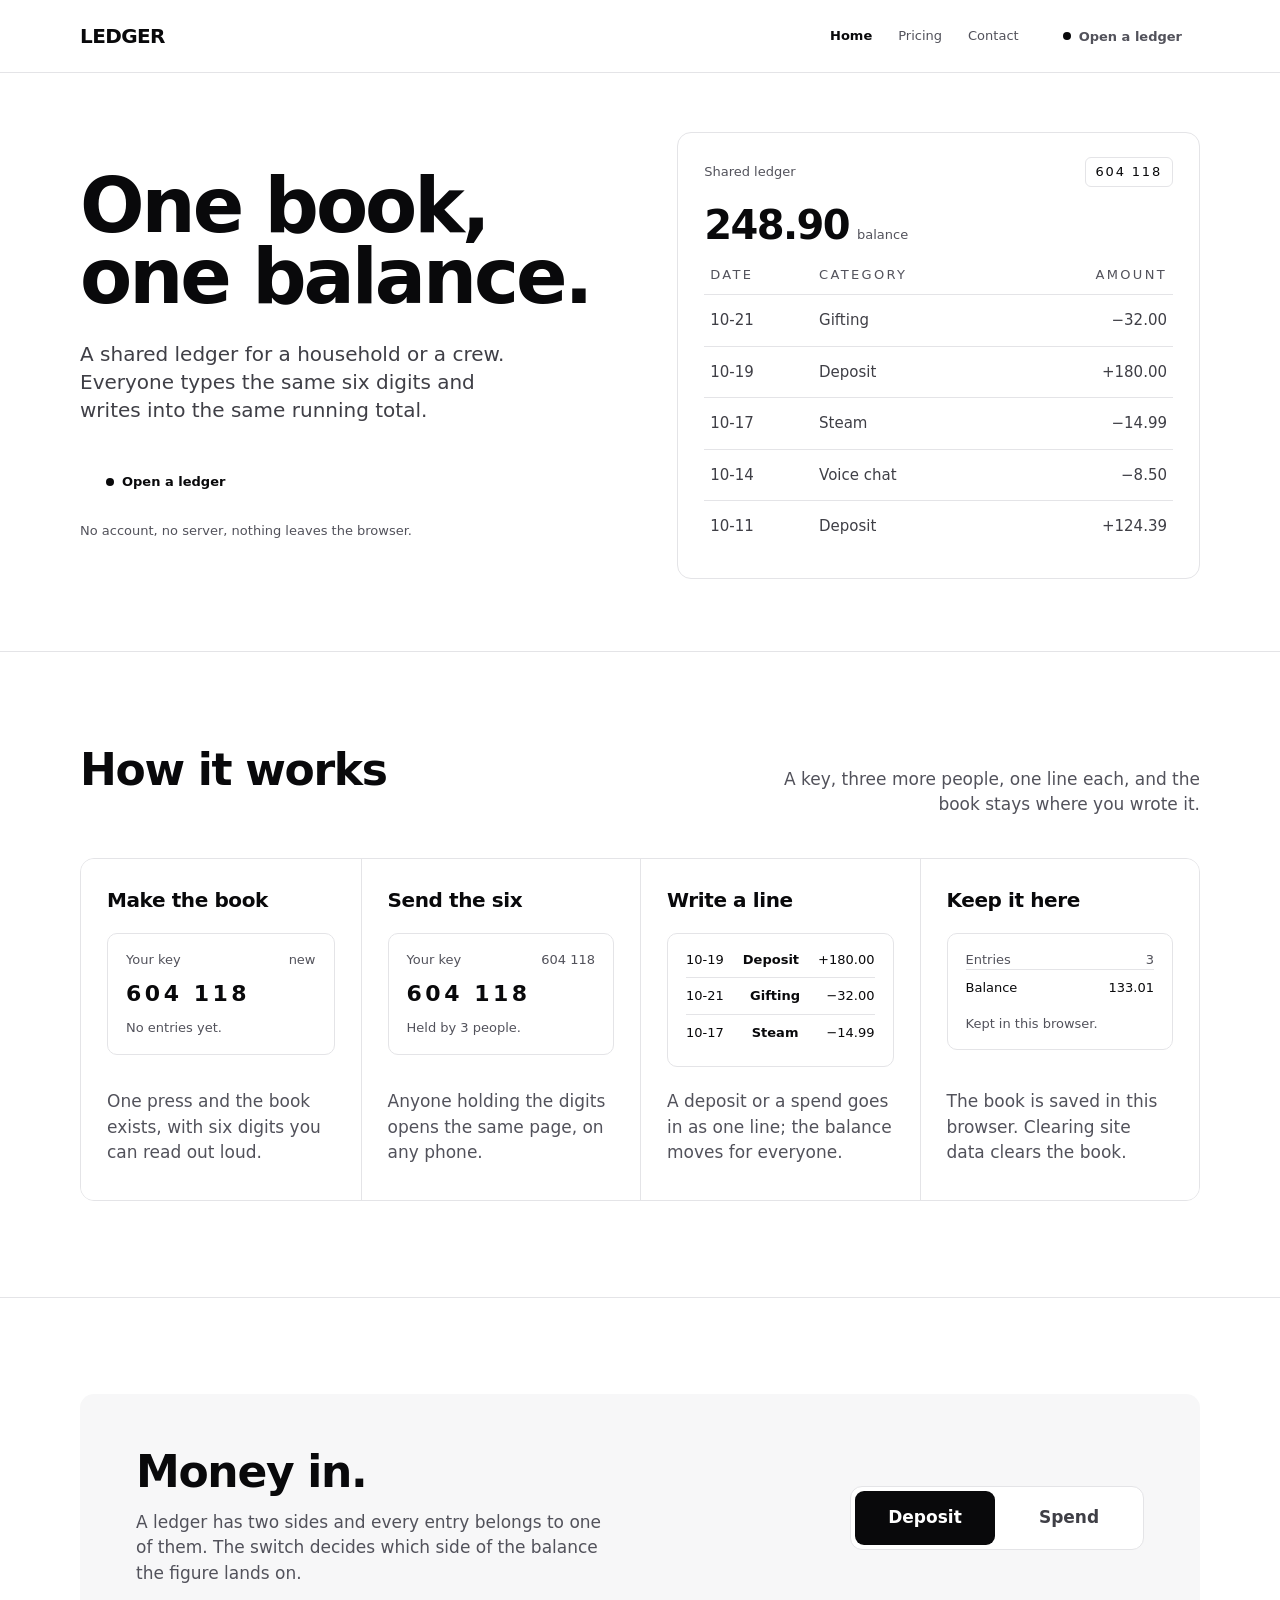
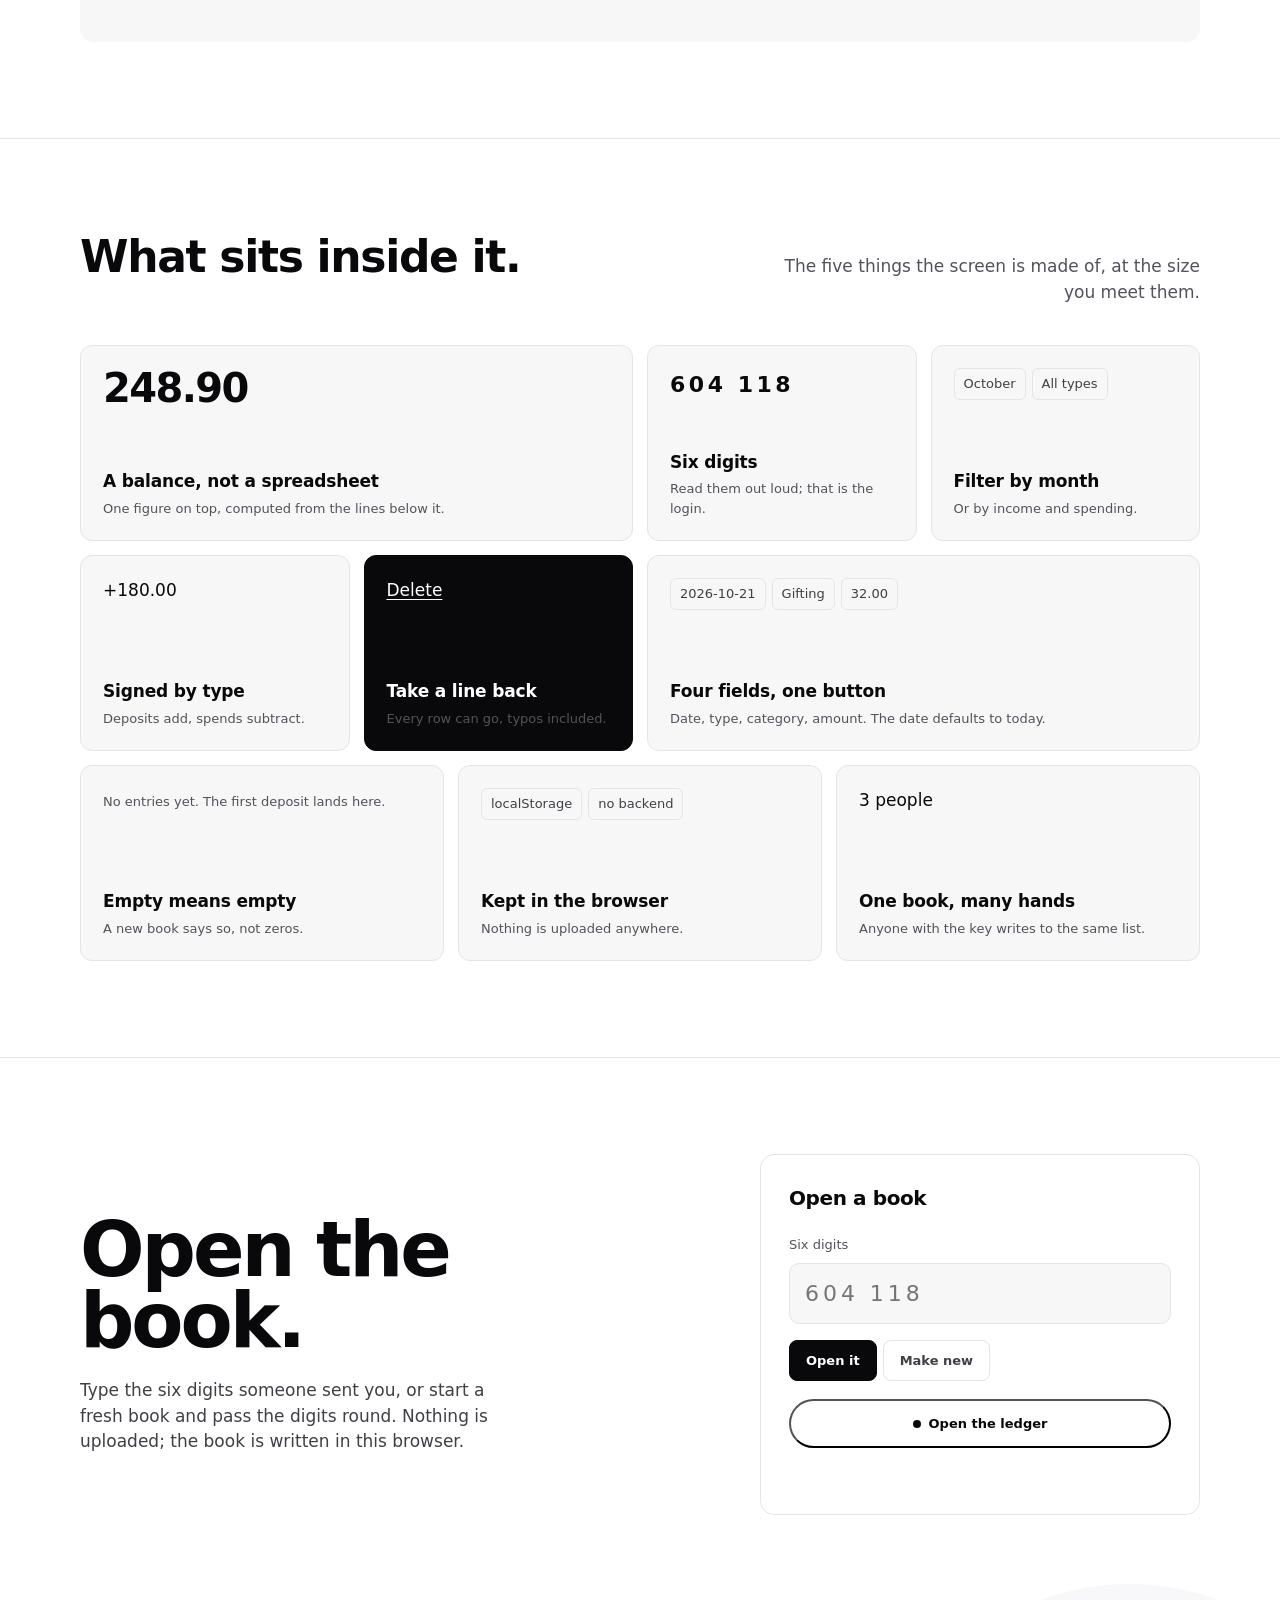
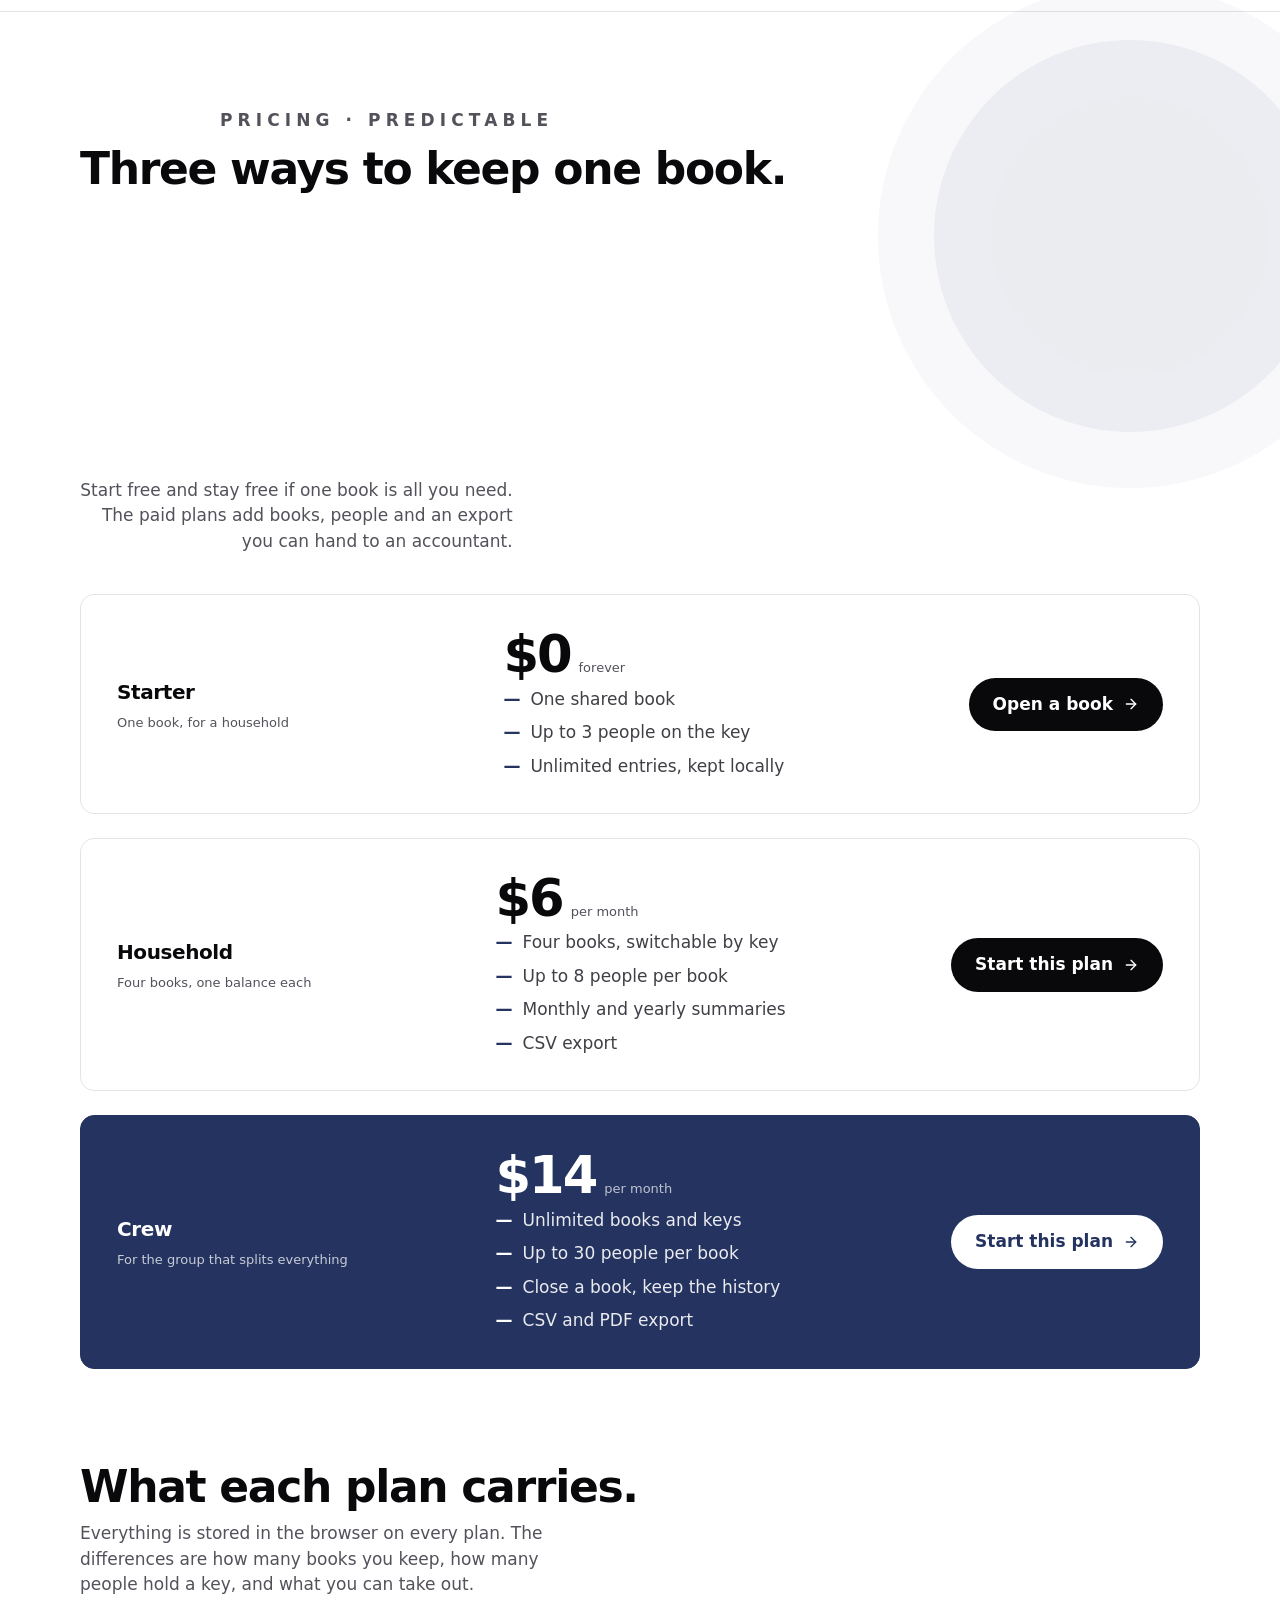
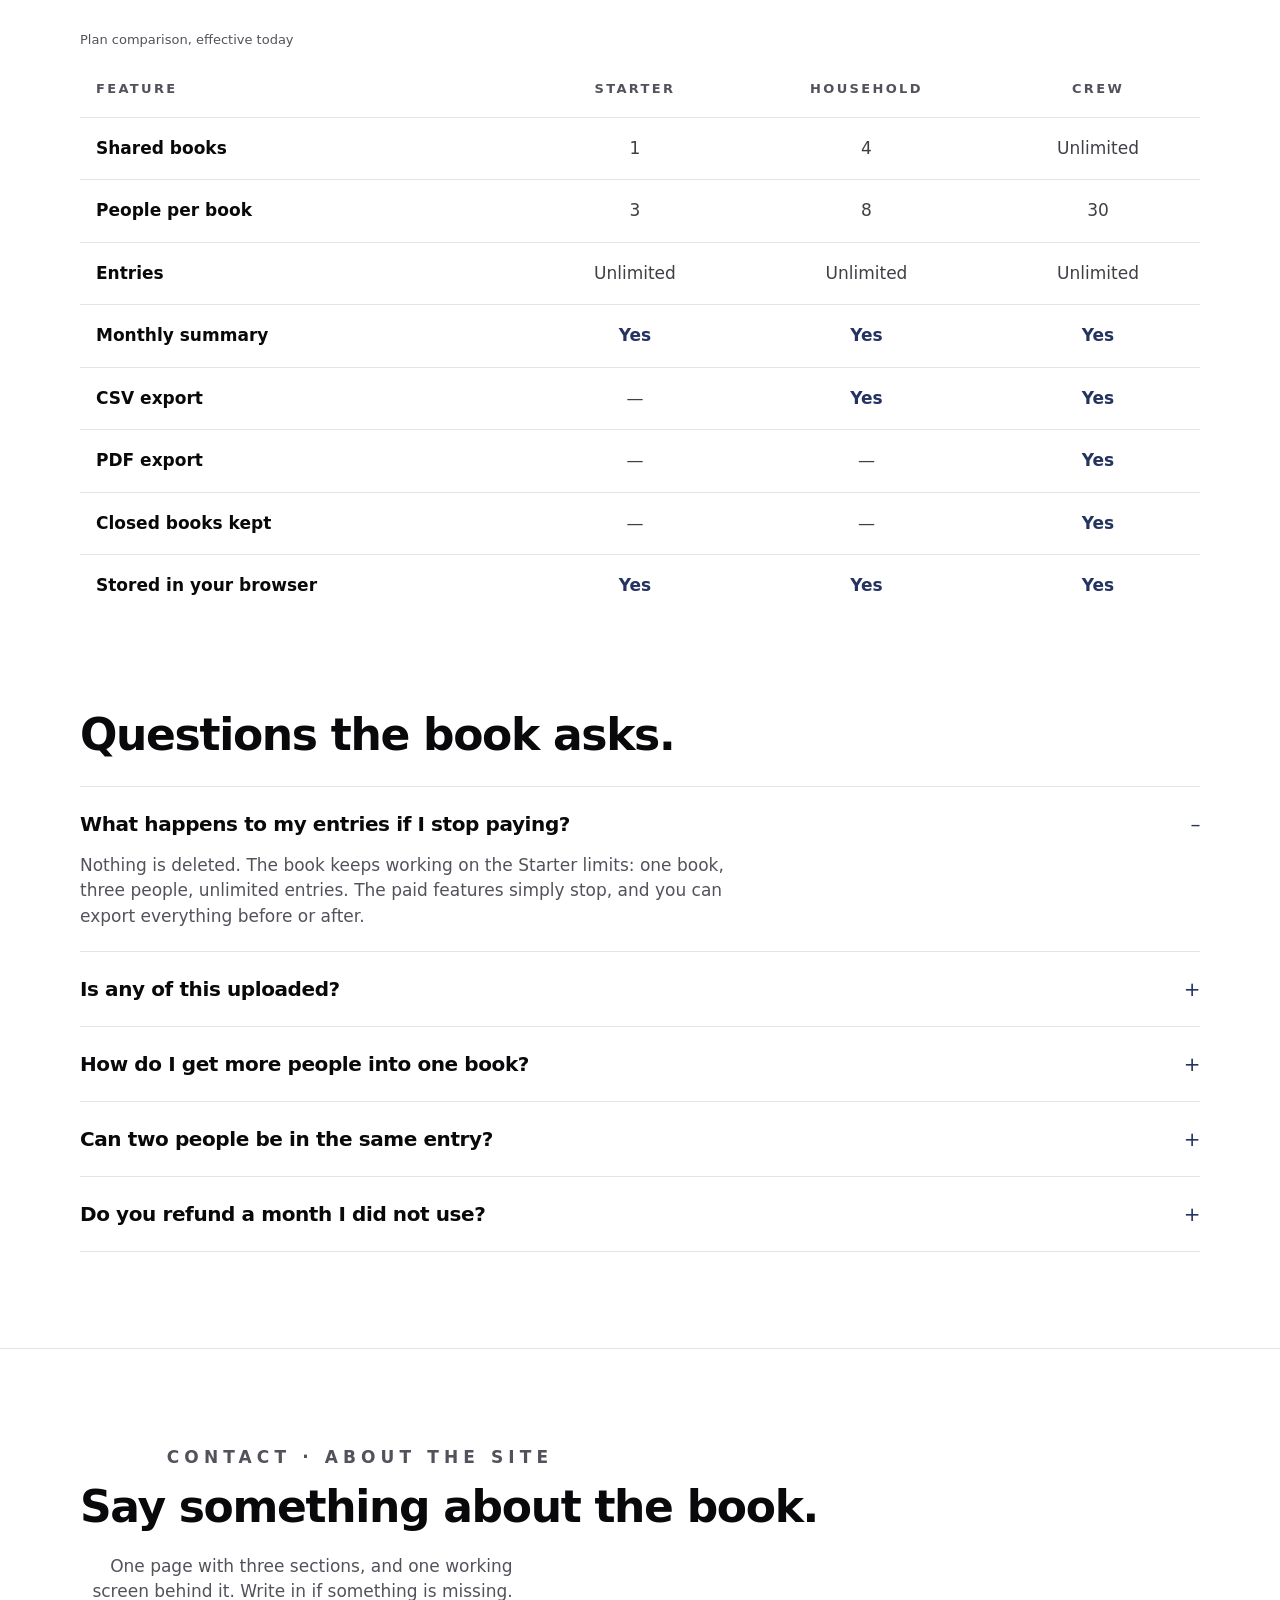
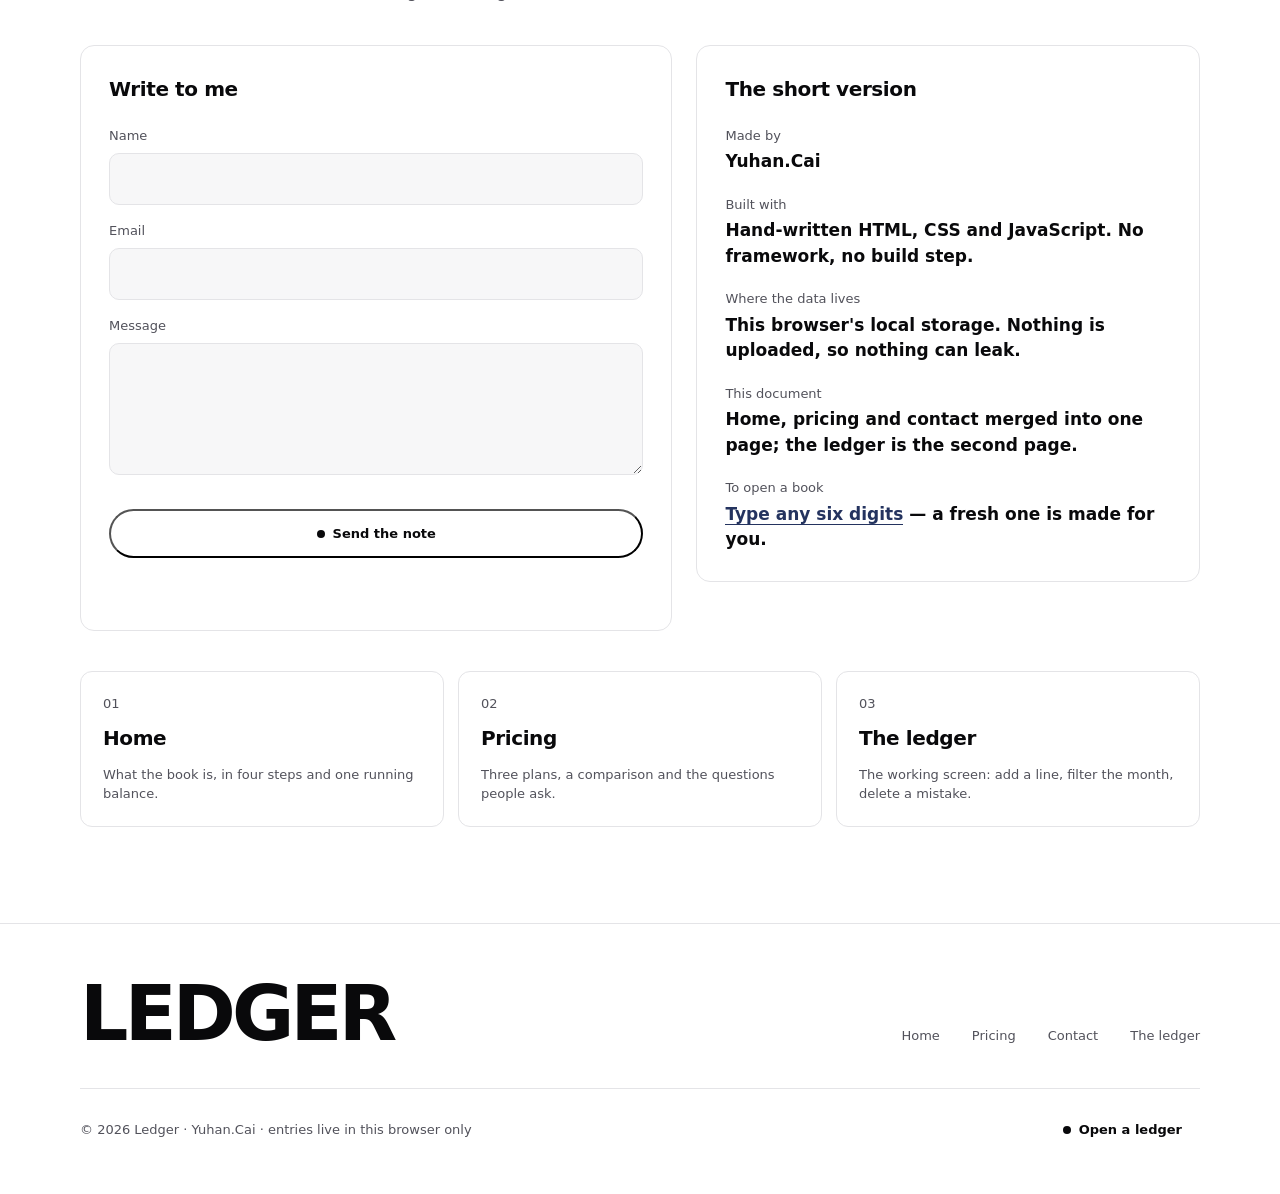
==== commit 3145f47c: "Add files via upload" ====
--- a/index.html
+++ b/index.html
@@ -2,726 +2,956 @@
 <html lang="en">
 <head>
 <meta charset="UTF-8">
-<meta name="viewport" content="width=device-width, initial-scale=1">
-<title>Ledger · Shared books for a crew</title>
-<link rel="preconnect" href="https://fonts.googleapis.com">
-<link rel="preconnect" href="https://fonts.gstatic.com" crossorigin>
-<link href="https://fonts.googleapis.com/css2?family=Instrument+Serif:ital@0;1&family=Inter:wght@400;500;600&display=swap" rel="stylesheet">
+<meta name="viewport" content="width=device-width, initial-scale=1">
+<meta name="author" content="Yuhan.Cai">
+<title>Ledger — one book, one balance</title>
+<link rel="preconnect" href="https://api.fontshare.com">
+<link rel="preconnect" href="https://cdn.fontshare.com" crossorigin>
+<link href="https://api.fontshare.com/v2/css?f[]=general-sans@400,500,600,700&display=swap" rel="stylesheet">
 <style>
+  /* ---------------------------------------------------------------
+     One merged document: home, pricing and contact are three sections
+     of a single page. White ground, hairline rules, ink type, one
+     deep indigo accent. The ledger screen stays a separate page.
+     --------------------------------------------------------------- */
   :root {
-    --paper: #eef0ea;
-    --paper-deep: #e4e7df;
-    --panel: #ffffff;
-    --ink: #14171a;
-    --ink-2: #3f454a;
-    --ink-3: #5c6266;
-    --line: #d5dad0;
-    --line-soft: #eceee9;
-    --in: #0f6b45;
-    --out: #a23325;
-    --action: #1c1f22;
-    --r-panel: 10px;
-    --r-control: 4px;
-    --shell: 1180px;
-    --display: "Instrument Serif", Georgia, "Times New Roman", serif;
-    --text: "Inter", system-ui, -apple-system, "Segoe UI", sans-serif;
+    --bg: #ffffff;
+    --soft: #f7f7f8;
+    --ink: #09090b;
+    --ink-2: #3f3f46;
+    --muted: #52525b;
+    --line: #e4e4e7;
+    --accent: #24335f;
+    --r: 14px;
+
+    --s1: 0.8125rem;
+    --s2: 1.0625rem;
+    --s3: 1.25rem;
+    --s4: clamp(2rem, 1.4rem + 2.2vw, 2.75rem);
+    --s5: clamp(3.1rem, 1.4rem + 5vw, 4.75rem);
+
+    --shell: 1200px;
+    --pad: 40px;
   }
 
   *, *::before, *::after { box-sizing: border-box; }
 
-  html { -webkit-text-size-adjust: 100%; }
+  html { -webkit-text-size-adjust: 100%; scroll-behavior: smooth; scroll-padding-top: 92px; }
 
   body {
     margin: 0;
-    background: var(--paper);
+    background: var(--bg);
     color: var(--ink);
-    font-family: var(--text);
-    font-size: 16px;
-    line-height: 1.55;
+    font-family: "General Sans", "Inter", system-ui, -apple-system, "Segoe UI", sans-serif;
+    font-size: var(--s2);
+    line-height: 1.5;
     -webkit-font-smoothing: antialiased;
   }
 
+  h1, h2, h3, p, figure, dl, dd, dt { margin: 0; }
   a { color: inherit; }
-
-  :focus-visible { outline: 2px solid var(--ink); outline-offset: 2px; }
-
-  .shell {
-    width: 100%;
-    max-width: var(--shell);
-    margin: 0 auto;
-    padding: 0 24px;
-  }
-
-  /* ---------- top bar ---------- */
-
-  .topbar { background: var(--panel); }
-
-  .topbar__inner {
-    display: flex;
-    align-items: center;
-    gap: 32px;
-    height: 68px;
-  }
-
-  .wordmark {
-    text-decoration: none;
-    font-family: var(--display);
-    font-size: 22px;
-    letter-spacing: -0.01em;
-  }
-
-  .topnav {
-    display: flex;
-    align-items: center;
-    gap: 28px;
-    margin-left: auto;
-    font-size: 15px;
-  }
-
-  .topnav a {
-    text-decoration: none;
-    color: var(--ink-2);
-    transition: color .15s ease;
-  }
-
-  .topnav a:hover { color: var(--ink); }
-
-  .topnav .topnav__action {
-    color: #fff;
-    background: var(--action);
-    padding: 8px 16px;
-    border-radius: var(--r-control);
-  }
-
-  .topnav .topnav__action:hover { color: #fff; background: #000; }
-
-  /* ---------- buttons ---------- */
-
-  .btn {
-    font: inherit;
-    font-weight: 500;
-    border: 0;
-    border-radius: var(--r-control);
-    padding: 12px 20px;
-    cursor: pointer;
-    transition: background-color .15s ease, transform .12s ease;
-  }
-
-  .btn:active { transform: translateY(1px); }
-
-  .btn--primary { background: var(--action); color: #fff; }
-  .btn--primary:hover { background: #000; }
-
-  .btn--quiet {
-    background: transparent;
+  :focus-visible { outline: 2px solid var(--ink); outline-offset: 3px; }
+
+  .shell { width: 100%; max-width: var(--shell); margin: 0 auto; padding: 0 var(--pad); }
+
+  .display { font-size: var(--s5); font-weight: 800; line-height: 0.94; letter-spacing: -0.04em; }
+  .head { font-size: var(--s4); font-weight: 800; line-height: 1.02; letter-spacing: -0.03em; }
+  .kicker { font-size: var(--s1); font-weight: 600; letter-spacing: 0.3em; text-transform: uppercase; color: var(--muted); }
+
+  .rule-top { border-top: 1px solid var(--line); /* taste-skill-ignore hairline: section divider, the whole site is built on these */ }
+  .frag, .dialog, .card, .switch, .steps, .tile, .plan, .pager__item, .contact__card,
+  .field input, .field textarea {
+    border: 1px solid var(--line); /* taste-skill-ignore outlined-box: card, control and field edges, as requested */ }
+
+  /* ---------- navigation ---------- */
+
+  .nav {
+    position: fixed; top: 0; left: 0; right: 0; z-index: 50;
+    background: var(--bg);
+    border-bottom: 1px solid var(--line); /* taste-skill-ignore hairline: the sticky bar edge */
+  }
+  .nav__inner { display: flex; align-items: center; gap: 32px; height: 72px; }
+  .nav__mark { text-decoration: none; font-size: 1.25rem; font-weight: 900; letter-spacing: -0.03em; }
+  .nav__links { display: flex; align-items: center; gap: 26px; margin-left: auto; font-size: var(--s1); }
+  .nav__links a { text-decoration: none; color: var(--muted); transition: color 0.15s ease; }
+  .nav__links a:hover { color: var(--ink); }
+  .nav__links a[aria-current="true"] { color: var(--ink); font-weight: 600; }
+
+  /* ---------- the interactive hover button ---------- */
+
+  .hbtn {
+    --hbtn-flood: var(--ink);
+    --hbtn-on: #ffffff;
+    position: relative;
+    display: inline-flex; align-items: center; justify-content: center; gap: 8px;
+    padding: 15px 26px;
+    border-radius: 999px;
+    background: var(--bg);
     color: var(--ink);
-    padding: 12px 4px;
-    text-decoration: underline;
-    text-underline-offset: 4px;
-    text-decoration-thickness: 1px;
-  }
-
-  .btn--quiet:hover { color: var(--ink-2); }
-
-  /* ---------- type ---------- */
-
-  h1 {
-    font-family: var(--display);
-    font-weight: 400;
-    font-size: clamp(2.6rem, 5vw, 4rem);
-    line-height: 0.99;
-    letter-spacing: -0.02em;
-    margin: 0 0 24px;
-    max-width: 14ch;
-  }
-
-  h2 {
-    font-family: var(--display);
-    font-weight: 400;
-    font-size: clamp(1.9rem, 3.2vw, 2.4rem);
-    line-height: 1.06;
-    letter-spacing: -0.015em;
-    margin: 0 0 16px;
-    max-width: 20ch;
-  }
-
-  /* ---------- hero ---------- */
-
-  .hero { padding: 96px 0 104px; }
-
-  .hero__grid {
+    font: inherit; font-size: var(--s1); font-weight: 600; line-height: 1;
+    text-decoration: none; cursor: pointer; overflow: hidden;
+  }
+  .hbtn--sm { padding: 10px 18px; }
+  .hbtn--block { width: 100%; margin-top: 18px; padding-block: 16px; }
+  .hbtn__dot { width: 8px; height: 8px; border-radius: 50%; flex: none; background: var(--hbtn-flood); transition: transform 0.3s ease; }
+  .hbtn__label { display: inline-block; white-space: nowrap; transition: transform 0.3s ease, opacity 0.3s ease; }
+  .hbtn__ghost {
+    position: absolute; inset: 0;
+    display: flex; align-items: center; justify-content: center; gap: 8px;
+    color: var(--hbtn-on); opacity: 0; transform: translateX(48px);
+    transition: transform 0.3s ease, opacity 0.3s ease;
+  }
+  .hbtn__ghost svg { width: 1.05em; height: 1.05em; }
+  .hbtn:hover .hbtn__dot, .hbtn:focus-visible .hbtn__dot { transform: scale(100.8); }
+  .hbtn:hover .hbtn__label, .hbtn:focus-visible .hbtn__label { transform: translateX(48px); opacity: 0; }
+  .hbtn:hover .hbtn__ghost, .hbtn:focus-visible .hbtn__ghost { transform: translateX(-16px); opacity: 1; }
+
+  /* ---------- section heads ---------- */
+
+  .band { padding: 96px 0; }
+  .sechead { display: flex; align-items: baseline; justify-content: space-between; gap: 24px; flex-wrap: wrap; margin-bottom: 40px; }
+  .sechead p { font-size: var(--s2); color: var(--muted); max-width: 40ch; text-align: right; }
+
+  /* ---------- home: hero ---------- */
+
+  .hero { padding: 132px 0 72px; }
+  .hero__grid { display: grid; grid-template-columns: minmax(0, 1.02fr) minmax(0, 1fr); gap: 64px; align-items: center; }
+  .hero h1 { max-width: 11ch; }
+  .hero__lead { margin-top: 28px; max-width: 36ch; color: var(--ink-2); font-size: var(--s3); line-height: 1.4; }
+  .hero__action { margin-top: 36px; }
+  .hero__note { margin-top: 18px; font-size: var(--s1); color: var(--muted); }
+
+  .frag { background: var(--bg); border-radius: var(--r); padding: 24px 26px 26px; }
+  .frag__head { display: flex; align-items: baseline; justify-content: space-between; gap: 16px; }
+  .frag__title { font-size: var(--s1); color: var(--muted); }
+  .frag__key { font-size: var(--s1); letter-spacing: 0.14em; padding: 4px 10px; border-radius: 6px; border: 1px solid var(--line); /* taste-skill-ignore outlined-box: the key chip */ }
+  .frag__bal { display: flex; align-items: baseline; gap: 8px; margin-top: 18px; }
+  .frag__bal strong { font-size: 2.5rem; font-weight: 700; line-height: 1; letter-spacing: -0.04em; font-variant-numeric: tabular-nums; }
+  .frag__bal span { font-size: var(--s1); color: var(--muted); }
+  .frag table { width: 100%; border-collapse: collapse; margin-top: 20px; }
+  .frag th { text-align: left; font-size: var(--s1); font-weight: 500; color: var(--muted); padding: 0 6px 10px; }
+  .frag th:last-child, .frag td:last-child { text-align: right; }
+  .frag td { padding: 14px 6px; font-size: 0.9375rem; border-top: 1px solid var(--line); /* taste-skill-ignore hairline: table rules inside the data fragment */ }
+  .frag td.num { font-variant-numeric: tabular-nums; }
+
+  /* ---------- home: four steps ---------- */
+
+  .steps { display: grid; grid-template-columns: repeat(4, minmax(0, 1fr)); border-radius: var(--r); overflow: hidden; background: var(--soft); }
+  .step { padding: 30px 26px 34px; display: flex; flex-direction: column; gap: 22px; background: var(--bg); }
+  .step + .step { border-left: 1px solid var(--line); /* taste-skill-ignore hairline: column divider */ }
+  .step h3 { font-size: var(--s3); font-weight: 700; letter-spacing: -0.02em; line-height: 1.1; }
+  .step p { margin-top: auto; color: var(--muted); font-size: var(--s2); }
+
+  .card { border-radius: 10px; padding: 16px 18px; background: var(--bg); }
+  .card__row { display: flex; justify-content: space-between; gap: 12px; font-size: var(--s1); color: var(--muted); }
+  .card__key { font-size: 1.375rem; font-weight: 600; letter-spacing: 0.16em; font-variant-numeric: tabular-nums; margin-top: 8px; }
+  .card__line { display: flex; justify-content: space-between; gap: 12px; font-size: var(--s1); padding: 8px 0; font-variant-numeric: tabular-nums; border-top: 1px solid var(--line); /* taste-skill-ignore hairline: rows of the mini ledger */ }
+  .card__line:first-child { border-top: 0; padding-top: 0; }
+  .card__line b { font-weight: 600; }
+  .card__meta { font-size: var(--s1); color: var(--muted); margin-top: 8px; }
+
+  /* ---------- home: the switch ---------- */
+
+  .switchpanel {
+    border-radius: var(--r); padding: 56px;
+    display: grid; grid-template-columns: minmax(0, 1fr) auto; gap: 48px; align-items: center;
+    background: var(--soft);
+    transition: background-color 0.3s ease, color 0.3s ease;
+  }
+  .switchpanel.is-out { background: var(--accent); color: #fff; border-color: var(--accent); }
+  .switchpanel.is-out .switchpanel__note { color: rgba(255, 255, 255, 0.8); }
+  .switchpanel h3 { font-size: var(--s4); font-weight: 800; letter-spacing: -0.03em; line-height: 1; }
+  .switchpanel__note { margin-top: 16px; color: var(--muted); max-width: 44ch; font-size: var(--s2); }
+
+  .switch { display: inline-flex; gap: 4px; padding: 4px; border-radius: 12px; background: var(--bg); }
+  .switch button {
+    font: inherit; font-size: var(--s2); font-weight: 600;
+    border: 0; border-radius: 9px;
+    padding: 14px 24px; min-width: 140px;
+    background: transparent; color: var(--ink-2); cursor: pointer;
+    transition: background-color 0.2s ease, color 0.2s ease;
+  }
+  .switch button:hover { background: var(--soft); }
+  .switch button[aria-pressed="true"] { background: var(--ink); color: #fff; }
+
+  /* ---------- home: the board ---------- */
+
+  .mosaic { display: grid; grid-template-columns: repeat(12, minmax(0, 1fr)); gap: 14px; }
+  .tile {
+    border-radius: 12px;
+    padding: 22px;
+    display: flex; flex-direction: column; justify-content: space-between; gap: 20px;
+    min-height: 196px;
+    background: var(--soft);
+  }
+  .tile--ink { background: var(--ink); border-color: var(--ink); color: #fff; }
+  .tile--ink p { color: rgba(255, 255, 255, 0.72); }
+  .tile__figure { font-variant-numeric: tabular-nums; }
+  .tile h3 { font-size: var(--s2); font-weight: 700; letter-spacing: -0.01em; }
+  .tile p { font-size: var(--s1); color: var(--muted); margin-top: 4px; }
+  .tile__big { font-size: 2.5rem; font-weight: 700; letter-spacing: -0.04em; line-height: 1; }
+  .tile__key { font-size: 1.375rem; font-weight: 600; letter-spacing: 0.16em; }
+  .tile__chips { display: flex; gap: 6px; flex-wrap: wrap; }
+  .tile__chips span { border: 1px solid var(--line); border-radius: 6px; padding: 5px 9px; font-size: var(--s1); color: var(--ink-2); }
+  .tile--ink .tile__chips span { border-color: rgba(255, 255, 255, 0.3); color: #fff; }
+
+  /* ---------- home: the close ---------- */
+
+  .cta__grid { display: grid; grid-template-columns: minmax(0, 1fr) minmax(0, 0.92fr); gap: 64px; align-items: center; }
+  .cta h2 { max-width: 9ch; }
+  .cta p { margin-top: 22px; max-width: 40ch; color: var(--ink-2); }
+
+  .dialog { border-radius: var(--r); padding: 28px; justify-self: end; width: 100%; max-width: 440px; }
+  .dialog h3 { font-size: var(--s3); font-weight: 700; letter-spacing: -0.02em; }
+  .dialog__field { margin-top: 22px; }
+  .dialog label { display: block; font-size: var(--s1); color: var(--muted); margin-bottom: 8px; }
+  .dialog input {
+    width: 100%; font: inherit; font-size: 1.375rem; letter-spacing: 0.18em; font-variant-numeric: tabular-nums;
+    color: var(--ink); background: var(--soft); border: 1px solid var(--line); /* taste-skill-ignore outlined-box: the key field */ border-radius: 10px;
+    padding: 13px 15px;
+  }
+  .dialog__seg { display: flex; gap: 6px; margin-top: 16px; }
+  .dialog__seg button {
+    font: inherit; font-size: var(--s1); font-weight: 600; border: 1px solid var(--line); border-radius: 8px;
+    padding: 10px 16px; background: var(--bg); color: var(--ink-2); cursor: pointer;
+  }
+  .dialog__seg button[aria-pressed="true"] { background: var(--ink); border-color: var(--ink); color: #fff; }
+  .dialog__note { margin-top: 12px; font-size: var(--s1); min-height: 1.2em; }
+
+  /* ---------- pricing ---------- */
+
+  .pricing__head { position: relative; }
+  .pricing__disc {
+    position: absolute; right: -70px; top: -120px;
+    width: 280px; height: 280px; border-radius: 50%;
+    background: rgba(36, 51, 95, 0.09);
+    box-shadow: 0 0 0 56px rgba(36, 51, 95, 0.05), 0 0 0 112px rgba(36, 51, 95, 0.03);
+    z-index: 0;
+    pointer-events: none;
+  }
+  .pricing__head > div, .pricing__head > p { position: relative; z-index: 1; }
+
+  .stack { display: grid; gap: 24px; margin-top: 40px; }
+  .plan {
+    position: sticky; top: 104px;
+    background: var(--bg);
+    border-radius: var(--r);
+    padding: 34px 36px;
     display: grid;
-    grid-template-columns: minmax(0, 1.02fr) minmax(0, 0.98fr);
-    gap: 72px;
-    align-items: center;
-  }
-
-  .lede {
-    margin: 0 0 36px;
-    font-size: 18px;
-    color: var(--ink);
-    max-width: 44ch;
-  }
-
-  .hero__actions { display: flex; align-items: center; gap: 24px; }
-
-  /* ---------- interface fragments ---------- */
-
-  .frag {
-    background: var(--panel);
-    border-radius: var(--r-panel);
-    padding: 20px;
-    color: var(--ink);
-  }
-
-  .frag__head {
-    display: flex;
-    align-items: baseline;
-    justify-content: space-between;
-    gap: 16px;
-    margin-bottom: 14px;
-  }
-
-  .frag__title { font-size: 13px; color: var(--ink-3); }
-
-  .keychip {
-    font-size: 13px;
-    font-variant-numeric: tabular-nums;
-    color: var(--ink-2);
-    background: var(--paper);
-    border-radius: var(--r-control);
-    padding: 2px 8px;
-  }
-
-  .frag__balance { display: flex; align-items: baseline; gap: 10px; }
-
-  .frag__balance strong {
-    font-family: var(--display);
-    font-weight: 400;
-    font-size: 30px;
-    line-height: 1;
-    letter-spacing: -0.01em;
-    font-variant-numeric: tabular-nums;
-  }
-
-  .frag__balance span { font-size: 13px; color: var(--ink-3); }
-
-  .frag table { width: 100%; border-collapse: collapse; margin-top: 12px; }
-
-  .frag th {
-    text-align: left;
-    font-size: 13px;
-    font-weight: 400;
-    color: var(--ink-3);
-    padding: 0 8px 6px;
-  }
-
-  .frag th.num { text-align: right; }
-
-  .frag td {
-    padding: 9px 8px;
-    border-top: 1px solid var(--line-soft);
-    font-size: 14px;
-    vertical-align: baseline;
-  }
-
-  .frag td.num { text-align: right; font-variant-numeric: tabular-nums; white-space: nowrap; }
-  .frag td.date { color: var(--ink-3); font-variant-numeric: tabular-nums; white-space: nowrap; }
-  .frag td.what { color: var(--ink-2); }
-
-  .amt--in { color: var(--in); }
-  .amt--out { color: var(--out); }
-
-  .frag .field { display: grid; gap: 5px; margin-bottom: 10px; }
-
-  .frag .field > span { font-size: 13px; color: var(--ink-3); }
-
-  .frag .fake-input {
-    background: #f2f4ef;
-    border-radius: var(--r-control);
-    padding: 8px 10px;
-    font-size: 14px;
-    color: var(--ink-2);
-  }
-
-  .frag .fake-btn {
-    display: inline-block;
-    background: var(--action);
-    color: #fff;
-    border-radius: var(--r-control);
-    padding: 8px 14px;
-    font-size: 14px;
-  }
-
-  .figure-note {
-    margin: 12px 0 0;
-    font-size: 13px;
-    color: var(--ink-3);
-  }
-
-  /* ---------- how it works ---------- */
-
-  .band { background: var(--paper-deep); padding: 96px 0; }
-
-  .band__grid {
-    display: grid;
-    grid-template-columns: minmax(0, 0.9fr) minmax(0, 1.1fr);
-    gap: 64px;
-    align-items: start;
-  }
-
-  .steps {
-    display: grid;
-    grid-template-columns: minmax(0, 1fr);
-    gap: 32px;
-  }
-
-  .steps h3 { font-size: 18px; font-weight: 600; margin: 0 0 8px; }
-
-  .steps p { margin: 0; color: var(--ink); font-size: 16px; max-width: 42ch; }
-
-  /* ---------- inside the book ---------- */
-
-  .inside { padding: 104px 0; }
-
-  .inside__grid {
-    display: grid;
-    grid-template-columns: minmax(0, 1.25fr) minmax(0, 0.75fr);
-    gap: 40px;
-    align-items: start;
-    margin-top: 56px;
-  }
-
-  .inside__col { display: grid; gap: 40px; }
-
-  /* ---------- join ---------- */
-
-  .join { padding: 104px 0; }
-
-  .join__grid {
-    display: grid;
-    grid-template-columns: minmax(0, 1fr) minmax(0, 1fr);
-    gap: 72px;
-    align-items: start;
-  }
-
-  .join p { color: var(--ink); margin: 0 0 24px; max-width: 46ch; }
-
-  .keyrow { display: flex; gap: 12px; flex-wrap: wrap; }
-
-  .input {
-    font: inherit;
-    color: var(--ink);
-    background: var(--panel);
-    border: 0;
-    border-radius: var(--r-control);
-    padding: 12px 14px;
-    min-width: 0;
-  }
-
-  .input--key {
-    flex: 1 1 200px;
-    font-size: 18px;
-    font-variant-numeric: tabular-nums;
-    letter-spacing: 0.02em;
-  }
-
-  .join__create { margin-top: 28px; }
-
-  .join__create p { margin: 0 0 12px; font-size: 15px; }
-
-  .keycard { margin-top: 40px; }
-
-  .keycard__digits {
-    font-family: var(--display);
-    font-size: 30px;
-    font-variant-numeric: tabular-nums;
-    letter-spacing: 0.06em;
-    line-height: 1;
-  }
-
-  .keycard__meta { margin: 10px 0 0; font-size: 13px; color: var(--ink-3); }
-
-  /* ---------- feedback ---------- */
-
-  .feedback { background: var(--ink); color: var(--paper); padding: 96px 0; }
-
-  .feedback h2 { color: var(--paper); }
-
-  .feedback__grid {
-    display: grid;
-    grid-template-columns: minmax(0, 0.8fr) minmax(0, 1.2fr);
-    gap: 72px;
-    align-items: start;
-  }
-
-  .feedback .sub { color: #c3c9bf; margin: 0 0 20px; max-width: 34ch; }
-
-  .feedback .fine { color: #9aa196; font-size: 14px; margin: 0; max-width: 30ch; }
-
-  .feedback form { display: grid; gap: 16px; }
-
-  .field { display: grid; gap: 6px; }
-
-  .field > span { font-size: 13px; color: #c3c9bf; }
-
-  .feedback .input {
-    background: #22262a;
-    border: 0;
-    color: var(--paper);
-  }
-
-  .feedback .input::placeholder { color: #8f969b; }
-
-  textarea.input { min-height: 116px; resize: vertical; font-family: inherit; }
-
-  .feedback .btn--primary { background: var(--paper); color: var(--ink); justify-self: start; }
-  .feedback .btn--primary:hover { background: #fff; }
-
-  .formnote { font-size: 14px; color: #c3c9bf; margin: 0; min-height: 20px; }
-  .formnote:empty { min-height: 0; }
+    grid-template-columns: minmax(0, 0.9fr) minmax(0, 1.1fr) auto;
+    gap: 32px; align-items: center;
+  }
+  .plan:nth-child(1) { z-index: 3; }
+  .plan:nth-child(2) { z-index: 2; }
+  .plan--accent { background: var(--accent); border-color: var(--accent); color: #fff; }
+
+  .plan__name { font-size: var(--s3); font-weight: 700; letter-spacing: -0.02em; }
+  .plan__note { margin-top: 6px; font-size: var(--s1); color: var(--muted); }
+  .plan--accent .plan__note { color: rgba(255, 255, 255, 0.75); }
+  .plan__price { display: flex; align-items: baseline; gap: 8px; margin-bottom: 6px; }
+  .plan__price strong { font-size: clamp(2.5rem, 4vw, 3.5rem); font-weight: 800; letter-spacing: -0.04em; line-height: 1; }
+  .plan__price span { font-size: var(--s1); color: var(--muted); }
+  .plan--accent .plan__price span { color: rgba(255, 255, 255, 0.7); }
+
+  .plan ul { list-style: none; margin: 0; padding: 0; display: grid; gap: 8px; }
+  .plan li { display: flex; gap: 10px; align-items: baseline; font-size: var(--s2); color: var(--ink-2); }
+  .plan li::before { content: "—"; color: var(--accent); font-weight: 700; }
+  .plan--accent li { color: rgba(255, 255, 255, 0.9); }
+  .plan--accent li::before { color: #fff; }
+
+  .plan__cta {
+    display: inline-flex; align-items: center; gap: 10px;
+    text-decoration: none; font-weight: 700; font-size: var(--s2);
+    padding: 14px 24px; border-radius: 999px;
+    background: var(--ink); color: #fff;
+    transition: background-color 0.2s ease, gap 0.2s ease;
+    white-space: nowrap;
+  }
+  .plan__cta:hover { background: var(--accent); gap: 16px; }
+  .plan--accent .plan__cta { background: #fff; color: var(--accent); }
+  .plan__cta svg { width: 16px; height: 16px; }
+
+  .compare { margin-top: 96px; }
+  .compare h3, .faq h3 { font-size: var(--s4); font-weight: 800; letter-spacing: -0.03em; line-height: 1.02; }
+  .compare__note { color: var(--muted); max-width: 46ch; margin: 12px 0 32px; }
+
+  table { width: 100%; border-collapse: collapse; font-size: var(--s2); }
+  caption { text-align: left; font-size: var(--s1); color: var(--muted); padding-bottom: 12px; }
+  th, td { padding: 18px 16px; text-align: left; border-top: 1px solid var(--line); }
+  thead th { font-size: var(--s1); font-weight: 700; letter-spacing: 0.18em; text-transform: uppercase; color: var(--muted); border-top: 0; }
+  th[scope="row"] { font-weight: 600; }
+  td { color: var(--ink-2); }
+  td.mid, th.mid { text-align: center; }
+  td.yes { color: var(--accent); font-weight: 700; text-align: center; }
+  tbody tr:hover { background: var(--soft); }
+
+  .faq { margin-top: 96px; }
+  .faq h3 { margin-bottom: 28px; }
+  .faq details { border-top: 1px solid var(--line); padding: 22px 0; }
+  .faq details:last-of-type { border-bottom: 1px solid var(--line); }
+  .faq summary {
+    list-style: none; cursor: pointer;
+    display: flex; align-items: baseline; justify-content: space-between; gap: 24px;
+    font-size: var(--s3); font-weight: 700; letter-spacing: -0.02em;
+  }
+  .faq summary::-webkit-details-marker { display: none; }
+  .faq summary::after { content: "+"; font-weight: 400; color: var(--accent); }
+  .faq details[open] summary::after { content: "–"; }
+  .faq p { margin-top: 14px; max-width: 64ch; color: var(--muted); }
+
+  /* ---------- contact ---------- */
+
+  .contact__grid { display: grid; grid-template-columns: minmax(0, 1fr) minmax(0, 0.85fr); gap: 24px; align-items: start; }
+  .contact__card { border-radius: var(--r); padding: 28px; }
+  .contact__card h3 { font-size: var(--s3); font-weight: 700; letter-spacing: -0.02em; }
+
+  .form { display: grid; gap: 16px; margin-top: 22px; }
+  .field { display: grid; gap: 8px; }
+  .field span { font-size: var(--s1); color: var(--muted); }
+  .field input, .field textarea {
+    font: inherit; font-size: var(--s2); color: var(--ink);
+    background: var(--soft); border-radius: 10px;
+    padding: 12px 14px; width: 100%; resize: vertical;
+  }
+  .field textarea { min-height: 132px; }
+  .note { margin-top: 12px; font-size: var(--s1); color: var(--accent); min-height: 1.2em; }
+
+  .facts { display: grid; gap: 20px; margin-top: 22px; }
+  .facts div { display: grid; gap: 4px; }
+  .facts dt { font-size: var(--s1); color: var(--muted); }
+  .facts dd { margin: 0; font-weight: 600; }
+  .facts a { color: var(--accent); text-decoration: none; border-bottom: 1px solid currentColor; }
+  .facts a:hover { color: var(--ink); }
+
+  .pager { display: grid; grid-template-columns: repeat(3, minmax(0, 1fr)); gap: 14px; margin-top: 40px; }
+  .pager__item { border-radius: 12px; padding: 22px; text-decoration: none; display: flex; flex-direction: column; gap: 10px; min-height: 156px; transition: border-color 0.2s ease, background-color 0.2s ease; }
+  .pager__item:hover { border-color: var(--ink); background: var(--soft); }
+  .pager__num { font-size: var(--s1); color: var(--muted); }
+  .pager__name { font-size: var(--s3); font-weight: 700; letter-spacing: -0.02em; }
+  .pager__desc { font-size: var(--s1); color: var(--muted); margin-top: auto; }
 
   /* ---------- footer ---------- */
 
-  .footer { padding: 72px 0 64px; }
-
-  .footer__inner {
-    display: flex;
-    justify-content: space-between;
-    align-items: baseline;
-    gap: 24px;
-    flex-wrap: wrap;
-  }
-
-  .footer .wordmark { font-size: 30px; }
-
-  .footer p { margin: 0; font-size: 14px; color: var(--ink-3); }
+  .footer { padding: 56px 0 48px; }
+  .footer__top { display: flex; align-items: baseline; justify-content: space-between; gap: 24px; flex-wrap: wrap; }
+  .footer__mark { font-size: var(--s5); font-weight: 900; letter-spacing: -0.05em; line-height: 0.9; }
+  .footer__cols { display: flex; gap: 32px; font-size: var(--s1); }
+  .footer__cols a { text-decoration: none; color: var(--muted); }
+  .footer__cols a:hover { color: var(--ink); }
+  .footer__base { display: flex; align-items: center; justify-content: space-between; gap: 20px; flex-wrap: wrap; margin-top: 40px; padding-top: 24px; border-top: 1px solid var(--line); /* taste-skill-ignore hairline: footer base rule */ font-size: var(--s1); color: var(--muted); }
 
   /* ---------- motion ---------- */
 
-  .js [data-rise] {
-    opacity: 0;
-    transform: translateY(16px);
-    transition: opacity 1.3s cubic-bezier(.16, 1, .3, 1), transform 1.3s cubic-bezier(.16, 1, .3, 1);
-  }
-
+  .js [data-rise] { opacity: 0; transform: translateY(18px); transition: opacity 0.9s cubic-bezier(0.16, 1, 0.3, 1), transform 0.9s cubic-bezier(0.16, 1, 0.3, 1); }
   .js [data-rise].is-in { opacity: 1; transform: none; }
 
   /* ---------- phone ---------- */
 
   @media (max-width: 900px) {
-    .hero { padding: 64px 0 72px; }
-    .hero__grid, .inside__grid, .join__grid, .feedback__grid {
-      grid-template-columns: minmax(0, 1fr);
-      gap: 44px;
-    }
-    .steps { grid-template-columns: minmax(0, 1fr); gap: 32px; margin-top: 40px; }
-    .topnav { gap: 18px; font-size: 14px; }
-    .topnav a:not(.topnav__action) { display: none; }
-    .band, .join, .inside, .feedback { padding: 72px 0; }
-    h1 { max-width: 18ch; }
-  }
-
-  @media (max-width: 520px) {
-    .shell { padding: 0 16px; }
-    .frag { padding: 16px; }
-    .hero__actions { flex-direction: column; align-items: flex-start; gap: 12px; }
+    :root { --pad: 16px; }
+    html { scroll-padding-top: 76px; }
+    .nav__inner { height: 60px; gap: 16px; }
+    .nav__links { gap: 14px; }
+    .nav__links a:not(.hbtn) { display: none; }
+
+    .band { padding: 56px 0; }
+    .sechead { margin-bottom: 24px; }
+    .sechead p { max-width: none; text-align: left; }
+
+    .hero { padding: 96px 0 48px; }
+    .hero__grid { grid-template-columns: 1fr; gap: 36px; }
+    .hero h1 { max-width: 14ch; font-size: clamp(2.5rem, 11vw, 3.3rem); }
+    .hero__lead { font-size: var(--s2); }
+    .frag { padding: 18px; }
+
+    .steps { grid-template-columns: 1fr; }
+    .step { padding: 26px 20px 28px; }
+    .step + .step { border-left: 0; border-top: 1px solid var(--line); /* taste-skill-ignore hairline: stacked step divider */ }
+
+    .switchpanel { grid-template-columns: 1fr; padding: 24px; gap: 24px; }
+    .switch { width: 100%; }
+    .switch button { flex: 1; min-width: 0; padding: 13px 10px; }
+
+    .mosaic { grid-template-columns: 1fr 1fr; gap: 10px; }
+    .tile { min-height: 172px; padding: 16px; }
+    .tile__big { font-size: 2rem; }
+
+    .cta__grid { grid-template-columns: 1fr; gap: 36px; }
+    .dialog { justify-self: stretch; max-width: none; padding: 22px; }
+    .cta h2 { max-width: none; font-size: clamp(2.25rem, 12vw, 3rem); }
+
+    .pricing__disc { width: 140px; height: 140px; top: -20px; right: 0; opacity: 0.55; box-shadow: 0 0 0 32px rgba(36, 51, 95, 0.08); }
+    .plan { position: relative; top: auto; grid-template-columns: 1fr; gap: 20px; padding: 24px 22px; }
+    .plan__cta { width: 100%; justify-content: center; }
+    th, td { padding: 14px 8px; font-size: var(--s1); }
+    .compare__scroll { overflow-x: auto; }
+
+    .contact__grid { grid-template-columns: 1fr; }
+    .pager { grid-template-columns: 1fr; }
+
+    .footer__top { flex-direction: column; gap: 20px; }
   }
 
   @media (prefers-reduced-motion: reduce) {
-    .js [data-rise] { opacity: 1; transform: none; transition: none; }
-    * { animation: none !important; }
+    html { scroll-behavior: auto; }
+    .js [data-rise] { transform: none; transition: opacity 0.5s ease; }
+    .hbtn__dot, .hbtn__label, .hbtn__ghost { transition: none; }
+    .switchpanel, .switch button { transition: none; }
   }
 </style>
 </head>
 <body>
 <script>document.documentElement.classList.add('js');</script>
 
-<header class="topbar">
-  <div class="shell topbar__inner">
-    <a class="wordmark" href="index.html">Ledger</a>
-    <nav class="topnav" aria-label="Main">
-      <a href="#how">How it works</a>
-      <a href="#inside">Inside the book</a>
-      <a href="#join">Join a ledger</a>
-      <a class="topnav__action" href="#join">Open a ledger</a>
+<header class="nav">
+  <div class="shell nav__inner">
+    <a class="nav__mark" href="#home">LEDGER</a>
+    <nav class="nav__links" aria-label="Main">
+      <a href="#home" data-nav="home" aria-current="true">Home</a>
+      <a href="#pricing" data-nav="pricing">Pricing</a>
+      <a href="#contact" data-nav="contact">Contact</a>
+      <a class="hbtn hbtn--sm" href="book.html"><span class="hbtn__dot"></span><span class="hbtn__label">Open a ledger</span><span class="hbtn__ghost" aria-hidden="true">Open a ledger <svg viewBox="0 0 24 24" fill="none" stroke="currentColor" stroke-width="2" stroke-linecap="round" stroke-linejoin="round" aria-hidden="true"><path d="M5 12h14"/><path d="m12 5 7 7-7 7"/></svg></span></a>
     </nav>
   </div>
 </header>
 
 <main>
-  <section class="hero">
+  <!-- ================= HOME ================= -->
+  <section id="home" class="hero">
     <div class="shell hero__grid">
       <div data-rise>
-        <h1>One ledger, everyone's entries.</h1>
-        <p class="lede">
-          A shared book for a household, a crew or a group of friends. Everyone opens the same six-digit
-          key and writes to the same running balance. No account, no server, nothing leaves the browser.
-        </p>
-        <div class="hero__actions">
-          <a class="btn btn--primary" href="#join">Open a ledger</a>
-          <a class="btn btn--quiet" href="#how">See how sharing works</a>
-        </div>
-      </div>
-
-      <div data-rise>
-        <div class="frag" data-ui>
-          <div class="frag__head">
-            <span class="frag__title">Shared ledger</span>
-            <span class="keychip">604 118</span>
-          </div>
-          <div class="frag__balance">
-            <strong id="heroBalance">248.90</strong>
-            <span>balance</span>
-          </div>
-          <table>
-            <caption class="visually-hidden" hidden>Recent entries</caption>
-            <thead>
-              <tr><th scope="col">Date</th><th scope="col">Category</th><th scope="col" class="num">Amount</th></tr>
-            </thead>
-            <tbody>
-              <tr><td class="date">10-21</td><td class="what">Gifting</td><td class="num"><span class="amt--out">−32.00</span></td></tr>
-              <tr><td class="date">10-19</td><td class="what">Deposit</td><td class="num"><span class="amt--in">+180.00</span></td></tr>
-              <tr><td class="date">10-17</td><td class="what">Steam</td><td class="num"><span class="amt--out">−14.99</span></td></tr>
-            </tbody>
-          </table>
-        </div>
-        <p class="figure-note">The ledger view. Three people can have it open at once, and every entry lands on the same balance.</p>
-      </div>
+        <h1 class="display">One book, one balance.</h1>
+        <p class="hero__lead">A shared ledger for a household or a crew. Everyone types the same six digits and writes into the same running total.</p>
+        <p class="hero__action"><a class="hbtn" href="#open"><span class="hbtn__dot"></span><span class="hbtn__label">Open a ledger</span><span class="hbtn__ghost" aria-hidden="true">Open a ledger <svg viewBox="0 0 24 24" fill="none" stroke="currentColor" stroke-width="2" stroke-linecap="round" stroke-linejoin="round" aria-hidden="true"><path d="M5 12h14"/><path d="m12 5 7 7-7 7"/></svg></span></a></p>
+        <p class="hero__note">No account, no server, nothing leaves the browser.</p>
+      </div>
+
+      <article class="frag" data-rise data-ui aria-label="Ledger view with five entries">
+        <div class="frag__head">
+          <span class="frag__title">Shared ledger</span>
+          <span class="frag__key">604 118</span>
+        </div>
+        <div class="frag__bal"><strong>248.90</strong><span>balance</span></div>
+        <table>
+          <caption hidden>Recent entries</caption>
+          <thead>
+            <tr><th scope="col">Date</th><th scope="col">Category</th><th scope="col">Amount</th></tr>
+          </thead>
+          <tbody>
+            <tr><td>10-21</td><td>Gifting</td><td class="num">−32.00</td></tr>
+            <tr><td>10-19</td><td>Deposit</td><td class="num">+180.00</td></tr>
+            <tr><td>10-17</td><td>Steam</td><td class="num">−14.99</td></tr>
+            <tr><td>10-14</td><td>Voice chat</td><td class="num">−8.50</td></tr>
+            <tr><td>10-11</td><td>Deposit</td><td class="num">+124.39</td></tr>
+          </tbody>
+        </table>
+      </article>
     </div>
   </section>
 
-  <section class="band" id="how">
-    <div class="shell band__grid">
-      <h2 data-rise>Made for people who split things and forget who paid.</h2>
+  <section class="band rule-top" id="how">
+    <div class="shell">
+      <div class="sechead">
+        <h2 class="head">How it works</h2>
+        <p>A key, three more people, one line each, and the book stays where you wrote it.</p>
+      </div>
+
       <div class="steps">
-        <div data-rise>
-          <h3>Make a key</h3>
-          <p>One press generates a six-digit key and a fresh, empty book. Nothing to register.</p>
-        </div>
-        <div data-rise>
-          <h3>Send the key</h3>
-          <p>Text it to the people in the book. Anyone with the six digits can open it.</p>
-        </div>
-        <div data-rise>
-          <h3>Write it down</h3>
-          <p>Deposits and spending go in one line each, and the balance moves for everyone.</p>
+        <div class="step" data-rise>
+          <h3>Make the book</h3>
+          <div class="card" data-ui>
+            <div class="card__row"><span>Your key</span><span>new</span></div>
+            <div class="card__key">604 118</div>
+            <div class="card__meta">No entries yet.</div>
+          </div>
+          <p>One press and the book exists, with six digits you can read out loud.</p>
+        </div>
+
+        <div class="step" data-rise>
+          <h3>Send the six</h3>
+          <div class="card" data-ui>
+            <div class="card__row"><span>Your key</span><span>604 118</span></div>
+            <div class="card__key">604 118</div>
+            <div class="card__meta">Held by 3 people.</div>
+          </div>
+          <p>Anyone holding the digits opens the same page, on any phone.</p>
+        </div>
+
+        <div class="step" data-rise>
+          <h3>Write a line</h3>
+          <div class="card" data-ui>
+            <div class="card__line"><span>10-19</span><b>Deposit</b><span>+180.00</span></div>
+            <div class="card__line"><span>10-21</span><b>Gifting</b><span>−32.00</span></div>
+            <div class="card__line"><span>10-17</span><b>Steam</b><span>−14.99</span></div>
+          </div>
+          <p>A deposit or a spend goes in as one line; the balance moves for everyone.</p>
+        </div>
+
+        <div class="step" data-rise>
+          <h3>Keep it here</h3>
+          <div class="card" data-ui>
+            <div class="card__row"><span>Entries</span><span>3</span></div>
+            <div class="card__line"><span>Balance</span><b>&nbsp;</b><span>133.01</span></div>
+            <div class="card__meta">Kept in this browser.</div>
+          </div>
+          <p>The book is saved in this browser. Clearing site data clears the book.</p>
         </div>
       </div>
     </div>
   </section>
 
-  <section class="inside" id="inside">
+  <section class="band rule-top" id="switch">
     <div class="shell">
-      <h2 data-rise>An entry is one line, and the balance does the rest.</h2>
-      <div class="inside__grid">
-        <div class="inside__col">
-          <div data-rise>
-            <div class="frag" data-ui>
-              <div class="frag__head"><span class="frag__title">Entries</span><span class="keychip">October</span></div>
-              <table>
-                <caption class="visually-hidden" hidden>Entries in October</caption>
-                <thead>
-                  <tr><th scope="col">Date</th><th scope="col">Type</th><th scope="col">Category</th><th scope="col" class="num">Amount</th></tr>
-                </thead>
-                <tbody>
-                  <tr><td class="date">10-21</td><td class="what">Spend</td><td class="what">Gifting</td><td class="num"><span class="amt--out">−32.00</span></td></tr>
-                  <tr><td class="date">10-20</td><td class="what">Spend</td><td class="what">Voice chat</td><td class="num"><span class="amt--out">−8.50</span></td></tr>
-                  <tr><td class="date">10-19</td><td class="what">Deposit</td><td class="what">Deposit</td><td class="num"><span class="amt--in">+180.00</span></td></tr>
-                  <tr><td class="date">10-17</td><td class="what">Spend</td><td class="what">Steam</td><td class="num"><span class="amt--out">−14.99</span></td></tr>
-                </tbody>
-              </table>
-            </div>
-            <p class="figure-note">Every member writes to the same list. Filters narrow it by month or by type.</p>
-          </div>
-        </div>
-
-        <div class="inside__col">
-          <div data-rise>
-            <div class="frag" data-ui>
-              <div class="frag__head"><span class="frag__title">This month</span><span class="keychip">October</span></div>
-              <table>
-                <caption class="visually-hidden" hidden>Monthly totals</caption>
-                <tbody>
-                  <tr><td class="what">In</td><td class="num"><span class="amt--in">+180.00</span></td></tr>
-                  <tr><td class="what">Out</td><td class="num"><span class="amt--out">−55.49</span></td></tr>
-                  <tr><td class="what">Net</td><td class="num">+124.51</td></tr>
-                </tbody>
-              </table>
-            </div>
-            <p class="figure-note">Totals are computed from the entries, never typed in.</p>
-          </div>
-
-          <div data-rise>
-            <div class="frag" data-ui>
-              <div class="frag__head"><span class="frag__title">Add an entry</span></div>
-              <div class="field"><span>Date</span><div class="fake-input">2026-10-21</div></div>
-              <div class="field"><span>Category</span><div class="fake-input">Gifting</div></div>
-              <div class="field"><span>Amount</span><div class="fake-input">32.00</div></div>
-              <span class="fake-btn">Save entry</span>
-            </div>
-            <p class="figure-note">Four fields, one button. The date defaults to today.</p>
-          </div>
+      <div class="switchpanel" id="switchPanel">
+        <div>
+          <h3 id="switchTitle">Money in.</h3>
+          <p class="switchpanel__note">A ledger has two sides and every entry belongs to one of them. The switch decides which side of the balance the figure lands on.</p>
+        </div>
+        <div class="switch" role="group" aria-label="Entry type">
+          <button type="button" aria-pressed="true" data-type="deposit">Deposit</button>
+          <button type="button" aria-pressed="false" data-type="spend">Spend</button>
         </div>
       </div>
     </div>
   </section>
 
-  <section class="join" id="join">
-    <div class="shell join__grid">
-      <div data-rise>
-        <h2>Open the book you already share.</h2>
-        <p>
-          Type the six-digit key someone gave you. The entries live in this browser, so the key travels
-          with the book rather than with a login.
-        </p>
-        <p class="figure-note">Entries are stored in this browser only. Clearing site data clears the book.</p>
-      </div>
-
-      <div data-rise>
-        <form class="keyrow" id="joinForm">
-          <label for="shareKey" hidden>Ledger key</label>
-          <input class="input input--key" id="shareKey" inputmode="numeric" autocomplete="off"
-                 maxlength="6" placeholder="Six-digit key" aria-label="Six-digit ledger key">
-          <button class="btn btn--primary" type="submit">Open ledger</button>
-        </form>
-
-        <div class="join__create">
-          <p>No key yet? Start a new book and pass the key on.</p>
-          <button class="btn btn--quiet" type="button" id="createBtn">Create a shared ledger</button>
-        </div>
-
-        <div class="frag keycard" data-ui>
-          <div class="frag__head">
-            <span class="frag__title">Your key</span>
-            <span class="keychip">shared with 3 people</span>
-          </div>
-          <div class="keycard__digits">604 118</div>
-          <p class="keycard__meta">Read the digits out loud, or send them. There is no reset: a lost key means a new book.</p>
-        </div>
+  <section class="band rule-top" id="inside">
+    <div class="shell">
+      <div class="sechead">
+        <h2 class="head">What sits inside it.</h2>
+        <p>The five things the screen is made of, at the size you meet them.</p>
+      </div>
+
+      <div class="mosaic">
+        <article class="tile" style="grid-column: span 6" data-rise>
+          <div class="tile__figure tile__big">248.90</div>
+          <div>
+            <h3>A balance, not a spreadsheet</h3>
+            <p>One figure on top, computed from the lines below it.</p>
+          </div>
+        </article>
+
+        <article class="tile" style="grid-column: span 3" data-rise>
+          <div class="tile__figure tile__key">604 118</div>
+          <div>
+            <h3>Six digits</h3>
+            <p>Read them out loud; that is the login.</p>
+          </div>
+        </article>
+
+        <article class="tile" style="grid-column: span 3" data-rise>
+          <div class="tile__chips"><span>October</span><span>All types</span></div>
+          <div>
+            <h3>Filter by month</h3>
+            <p>Or by income and spending.</p>
+          </div>
+        </article>
+
+        <article class="tile" style="grid-column: span 3" data-rise>
+          <div class="tile__figure">+180.00</div>
+          <div>
+            <h3>Signed by type</h3>
+            <p>Deposits add, spends subtract.</p>
+          </div>
+        </article>
+
+        <article class="tile tile--ink" style="grid-column: span 3" data-rise>
+          <div style="text-decoration: underline; text-underline-offset: 3px">Delete</div>
+          <div>
+            <h3>Take a line back</h3>
+            <p>Every row can go, typos included.</p>
+          </div>
+        </article>
+
+        <article class="tile" style="grid-column: span 6" data-rise>
+          <div class="tile__chips"><span>2026-10-21</span><span>Gifting</span><span>32.00</span></div>
+          <div>
+            <h3>Four fields, one button</h3>
+            <p>Date, type, category, amount. The date defaults to today.</p>
+          </div>
+        </article>
+
+        <article class="tile" style="grid-column: span 4" data-rise>
+          <div><p>No entries yet. The first deposit lands here.</p></div>
+          <div>
+            <h3>Empty means empty</h3>
+            <p>A new book says so, not zeros.</p>
+          </div>
+        </article>
+
+        <article class="tile" style="grid-column: span 4" data-rise>
+          <div class="tile__chips"><span>localStorage</span><span>no backend</span></div>
+          <div>
+            <h3>Kept in the browser</h3>
+            <p>Nothing is uploaded anywhere.</p>
+          </div>
+        </article>
+
+        <article class="tile" style="grid-column: span 4" data-rise>
+          <div class="tile__figure">3 people</div>
+          <div>
+            <h3>One book, many hands</h3>
+            <p>Anyone with the key writes to the same list.</p>
+          </div>
+        </article>
       </div>
     </div>
   </section>
 
-  <section class="feedback" id="feedback">
-    <div class="shell feedback__grid">
+  <section class="band rule-top cta" id="open">
+    <div class="shell cta__grid">
       <div data-rise>
-        <h2>Tell us what is missing.</h2>
-        <p class="sub">Bug reports and small requests both help.</p>
-        <p class="fine">This form is a demo: it confirms the send and stores nothing.</p>
-      </div>
-
-      <form id="contactForm" data-rise>
-        <label class="field"><span>Name</span><input class="input" id="cName" type="text" required></label>
-        <label class="field"><span>Email</span><input class="input" id="cMail" type="email" required></label>
-        <label class="field"><span>Message</span><textarea class="input" id="cMsg" required></textarea></label>
-        <button class="btn btn--primary" type="submit">Send feedback</button>
-        <p class="formnote" id="formNote" role="status" aria-live="polite"></p>
+        <h2 class="display">Open the book.</h2>
+        <p>Type the six digits someone sent you, or start a fresh book and pass the digits round. Nothing is uploaded; the book is written in this browser.</p>
+      </div>
+
+      <form class="dialog" id="openForm" data-rise data-ui>
+        <h3>Open a book</h3>
+        <div class="dialog__field">
+          <label for="shareKey">Six digits</label>
+          <input id="shareKey" name="shareKey" inputmode="numeric" autocomplete="off" maxlength="6" placeholder="604 118">
+        </div>
+        <div class="dialog__seg" role="group" aria-label="Open or create">
+          <button type="button" data-mode="open" aria-pressed="true">Open it</button>
+          <button type="button" data-mode="new" aria-pressed="false">Make new</button>
+        </div>
+        <button class="hbtn hbtn--block" type="submit">
+          <span class="hbtn__dot"></span>
+          <span class="hbtn__label">Open the ledger</span>
+          <span class="hbtn__ghost" aria-hidden="true">Open the ledger <svg viewBox="0 0 24 24" fill="none" stroke="currentColor" stroke-width="2" stroke-linecap="round" stroke-linejoin="round" aria-hidden="true"><path d="M5 12h14"/><path d="m12 5 7 7-7 7"/></svg></span>
+        </button>
+        <p class="dialog__note" id="openNote" role="status" aria-live="polite"></p>
       </form>
     </div>
   </section>
 
-  <footer class="footer">
-    <div class="shell footer__inner">
-      <a class="wordmark" href="index.html">Ledger</a>
-      <p>Shared books, kept in this browser. No backend, no account.</p>
+  <!-- ================= PRICING ================= -->
+  <section id="pricing" class="band rule-top">
+    <div class="shell">
+      <div class="sechead pricing__head">
+        <div>
+          <p class="kicker">Pricing · predictable</p>
+          <h2 class="head" style="margin-top:14px">Three ways to keep one book.</h2>
+        </div>
+        <p>Start free and stay free if one book is all you need. The paid plans add books, people and an export you can hand to an accountant.</p>
+        <div class="pricing__disc" aria-hidden="true"></div>
+      </div>
+
+      <div class="stack">
+        <article class="plan" data-rise>
+          <div>
+            <h3 class="plan__name">Starter</h3>
+            <p class="plan__note">One book, for a household</p>
+          </div>
+          <div>
+            <div class="plan__price"><strong>$0</strong><span>forever</span></div>
+            <ul>
+              <li>One shared book</li>
+              <li>Up to 3 people on the key</li>
+              <li>Unlimited entries, kept locally</li>
+            </ul>
+          </div>
+          <a class="plan__cta" href="book.html">Open a book
+            <svg viewBox="0 0 24 24" fill="none" stroke="currentColor" stroke-width="2" stroke-linecap="round" stroke-linejoin="round" aria-hidden="true"><path d="M5 12h14"/><path d="m12 5 7 7-7 7"/></svg>
+          </a>
+        </article>
+
+        <article class="plan" data-rise>
+          <div>
+            <h3 class="plan__name">Household</h3>
+            <p class="plan__note">Four books, one balance each</p>
+          </div>
+          <div>
+            <div class="plan__price"><strong>$6</strong><span>per month</span></div>
+            <ul>
+              <li>Four books, switchable by key</li>
+              <li>Up to 8 people per book</li>
+              <li>Monthly and yearly summaries</li>
+              <li>CSV export</li>
+            </ul>
+          </div>
+          <a class="plan__cta" href="book.html">Start this plan
+            <svg viewBox="0 0 24 24" fill="none" stroke="currentColor" stroke-width="2" stroke-linecap="round" stroke-linejoin="round" aria-hidden="true"><path d="M5 12h14"/><path d="m12 5 7 7-7 7"/></svg>
+          </a>
+        </article>
+
+        <article class="plan plan--accent" data-rise>
+          <div>
+            <h3 class="plan__name">Crew</h3>
+            <p class="plan__note">For the group that splits everything</p>
+          </div>
+          <div>
+            <div class="plan__price"><strong>$14</strong><span>per month</span></div>
+            <ul>
+              <li>Unlimited books and keys</li>
+              <li>Up to 30 people per book</li>
+              <li>Close a book, keep the history</li>
+              <li>CSV and PDF export</li>
+            </ul>
+          </div>
+          <a class="plan__cta" href="book.html">Start this plan
+            <svg viewBox="0 0 24 24" fill="none" stroke="currentColor" stroke-width="2" stroke-linecap="round" stroke-linejoin="round" aria-hidden="true"><path d="M5 12h14"/><path d="m12 5 7 7-7 7"/></svg>
+          </a>
+        </article>
+      </div>
+
+      <div class="compare">
+        <h3>What each plan carries.</h3>
+        <p class="compare__note">Everything is stored in the browser on every plan. The differences are how many books you keep, how many people hold a key, and what you can take out.</p>
+
+        <div class="compare__scroll">
+          <table>
+            <caption>Plan comparison, effective today</caption>
+            <thead>
+              <tr>
+                <th scope="col">Feature</th>
+                <th scope="col" class="mid">Starter</th>
+                <th scope="col" class="mid">Household</th>
+                <th scope="col" class="mid">Crew</th>
+              </tr>
+            </thead>
+            <tbody>
+              <tr><th scope="row">Shared books</th><td class="mid">1</td><td class="mid">4</td><td class="mid">Unlimited</td></tr>
+              <tr><th scope="row">People per book</th><td class="mid">3</td><td class="mid">8</td><td class="mid">30</td></tr>
+              <tr><th scope="row">Entries</th><td class="mid">Unlimited</td><td class="mid">Unlimited</td><td class="mid">Unlimited</td></tr>
+              <tr><th scope="row">Monthly summary</th><td class="yes">Yes</td><td class="yes">Yes</td><td class="yes">Yes</td></tr>
+              <tr><th scope="row">CSV export</th><td class="mid">—</td><td class="yes">Yes</td><td class="yes">Yes</td></tr>
+              <tr><th scope="row">PDF export</th><td class="mid">—</td><td class="mid">—</td><td class="yes">Yes</td></tr>
+              <tr><th scope="row">Closed books kept</th><td class="mid">—</td><td class="mid">—</td><td class="yes">Yes</td></tr>
+              <tr><th scope="row">Stored in your browser</th><td class="yes">Yes</td><td class="yes">Yes</td><td class="yes">Yes</td></tr>
+            </tbody>
+          </table>
+        </div>
+      </div>
+
+      <div class="faq">
+        <h3>Questions the book asks.</h3>
+
+        <details open>
+          <summary>What happens to my entries if I stop paying?</summary>
+          <p>Nothing is deleted. The book keeps working on the Starter limits: one book, three people, unlimited entries. The paid features simply stop, and you can export everything before or after.</p>
+        </details>
+
+        <details>
+          <summary>Is any of this uploaded?</summary>
+          <p>No. Every entry is written to this browser's local storage. That is why the free plan can exist: there is no server to pay for. Clearing site data clears the book, which is also the only way to lose it.</p>
+        </details>
+
+        <details>
+          <summary>How do I get more people into one book?</summary>
+          <p>The key is the invitation. Read the six digits out and anyone who types them opens the same list. The plan only sets how many people can hold that key at once.</p>
+        </details>
+
+        <details>
+          <summary>Can two people be in the same entry?</summary>
+          <p>An entry has one date, one type, one category and one amount. If two people paid, write two lines and a note on each; the balance adds them either way.</p>
+        </details>
+
+        <details>
+          <summary>Do you refund a month I did not use?</summary>
+          <p>Yes, within 14 days, no question asked. Cancel in the same place you subscribed and the book stays exactly where it is.</p>
+        </details>
+      </div>
     </div>
-  </footer>
+  </section>
+
+  <!-- ================= CONTACT ================= -->
+  <section id="contact" class="band rule-top">
+    <div class="shell">
+      <div class="sechead">
+        <div>
+          <p class="kicker">Contact · about the site</p>
+          <h2 class="head" style="margin-top:14px">Say something about the book.</h2>
+        </div>
+        <p>One page with three sections, and one working screen behind it. Write in if something is missing.</p>
+      </div>
+
+      <div class="contact__grid">
+        <section class="contact__card" data-rise aria-labelledby="formTitle">
+          <h3 id="formTitle">Write to me</h3>
+          <form class="form" id="contactForm">
+            <label class="field">
+              <span>Name</span>
+              <input type="text" name="name" required autocomplete="name">
+            </label>
+            <label class="field">
+              <span>Email</span>
+              <input type="email" name="email" required autocomplete="email">
+            </label>
+            <label class="field">
+              <span>Message</span>
+              <textarea name="message" required></textarea>
+            </label>
+            <button class="hbtn hbtn--block" type="submit">
+              <span class="hbtn__dot"></span>
+              <span class="hbtn__label">Send the note</span>
+              <span class="hbtn__ghost" aria-hidden="true">Send the note <svg viewBox="0 0 24 24" fill="none" stroke="currentColor" stroke-width="2" stroke-linecap="round" stroke-linejoin="round" aria-hidden="true"><path d="M5 12h14"/><path d="m12 5 7 7-7 7"/></svg></span>
+            </button>
+            <p class="note" id="formNote" role="status" aria-live="polite"></p>
+          </form>
+        </section>
+
+        <section class="contact__card" data-rise aria-labelledby="factsTitle">
+          <h3 id="factsTitle">The short version</h3>
+          <dl class="facts">
+            <div>
+              <dt>Made by</dt>
+              <dd>Yuhan.Cai</dd>
+            </div>
+            <div>
+              <dt>Built with</dt>
+              <dd>Hand-written HTML, CSS and JavaScript. No framework, no build step.</dd>
+            </div>
+            <div>
+              <dt>Where the data lives</dt>
+              <dd>This browser's local storage. Nothing is uploaded, so nothing can leak.</dd>
+            </div>
+            <div>
+              <dt>This document</dt>
+              <dd>Home, pricing and contact merged into one page; the ledger is the second page.</dd>
+            </div>
+            <div>
+              <dt>To open a book</dt>
+              <dd><a href="book.html">Type any six digits</a> — a fresh one is made for you.</dd>
+            </div>
+          </dl>
+        </section>
+      </div>
+
+      <nav class="pager" aria-label="Where to go">
+        <a class="pager__item" href="#home" data-rise>
+          <span class="pager__num">01</span>
+          <span class="pager__name">Home</span>
+          <span class="pager__desc">What the book is, in four steps and one running balance.</span>
+        </a>
+        <a class="pager__item" href="#pricing" data-rise>
+          <span class="pager__num">02</span>
+          <span class="pager__name">Pricing</span>
+          <span class="pager__desc">Three plans, a comparison and the questions people ask.</span>
+        </a>
+        <a class="pager__item" href="book.html" data-rise>
+          <span class="pager__num">03</span>
+          <span class="pager__name">The ledger</span>
+          <span class="pager__desc">The working screen: add a line, filter the month, delete a mistake.</span>
+        </a>
+      </nav>
+    </div>
+  </section>
 </main>
 
+<footer class="footer rule-top">
+  <div class="shell">
+    <div class="footer__top">
+      <div class="footer__mark">LEDGER</div>
+      <div class="footer__cols">
+        <a href="#home">Home</a>
+        <a href="#pricing">Pricing</a>
+        <a href="#contact">Contact</a>
+        <a href="book.html">The ledger</a>
+      </div>
+    </div>
+
+    <div class="footer__base">
+      <span>© 2026 Ledger · Yuhan.Cai · entries live in this browser only</span>
+      <a class="hbtn hbtn--sm" href="book.html"><span class="hbtn__dot"></span><span class="hbtn__label">Open a ledger</span><span class="hbtn__ghost" aria-hidden="true">Open a ledger <svg viewBox="0 0 24 24" fill="none" stroke="currentColor" stroke-width="2" stroke-linecap="round" stroke-linejoin="round" aria-hidden="true"><path d="M5 12h14"/><path d="m12 5 7 7-7 7"/></svg></span></a>
+    </div>
+  </div>
+</footer>
+
 <script>
-  /* ---------- entrance: staggered, once per section, visible without script ---------- */
-
-  const reduceMotion = window.matchMedia("(prefers-reduced-motion: reduce)").matches;
+  /* scroll spy: which section the nav marks */
+  const navLinks = [...document.querySelectorAll("[data-nav]")];
+  const spy = new IntersectionObserver((entries) => {
+    entries.forEach((entry) => {
+      if (!entry.isIntersecting) return;
+      navLinks.forEach((a) => a.setAttribute("aria-current", String(a.dataset.nav === entry.target.id)));
+    });
+  }, { rootMargin: "-45% 0px -45% 0px" });
+  navLinks.forEach((a) => {
+    const section = document.getElementById(a.dataset.nav);
+    if (section) spy.observe(section);
+  });
+
+  /* reveals */
   const risers = [...document.querySelectorAll("[data-rise]")];
-
-  if (reduceMotion || !("IntersectionObserver" in window)) {
+  if (!("IntersectionObserver" in window)) {
     risers.forEach((el) => el.classList.add("is-in"));
   } else {
-    const observer = new IntersectionObserver((entries) => {
+    const io = new IntersectionObserver((entries) => {
       entries.forEach((entry) => {
         if (!entry.isIntersecting) return;
-        const group = [...entry.target.parentElement.children].filter((el) => el.hasAttribute("data-rise"));
-        const index = Math.max(0, group.indexOf(entry.target));
-        entry.target.style.transitionDelay = Math.min(index * 80, 240) + "ms";
         entry.target.classList.add("is-in");
-        observer.unobserve(entry.target);
+        io.unobserve(entry.target);
       });
-    }, { threshold: 0.15, rootMargin: "0px 0px -60px 0px" });
-
-    risers.forEach((el) => observer.observe(el));
-  }
-
-  /* ---------- the signature move: the balance counts up once ---------- */
-
-  (function countBalance() {
-    const el = document.getElementById("heroBalance");
-    if (!el) return;
-    const target = 248.9;
-    if (reduceMotion) { el.textContent = target.toFixed(2); return; }
-
-    const duration = 1200;
-    const start = performance.now();
-    const format = (value) => value.toLocaleString("en-US", { minimumFractionDigits: 2, maximumFractionDigits: 2 });
-
-    function frame(now) {
-      const progress = Math.min(1, (now - start) / duration);
-      const eased = 1 - Math.pow(1 - progress, 3);
-      el.textContent = format(target * eased);
-      if (progress < 1) requestAnimationFrame(frame);
-    }
-
-    requestAnimationFrame(frame);
-  })();
-
-  /* ---------- ledger data, shared with book.html ---------- */
-
+    }, { threshold: 0.12, rootMargin: "0px 0px -40px 0px" });
+    risers.forEach((el) => io.observe(el));
+  }
+
+  /* the switch: two sides of one balance */
+  const panel = document.getElementById("switchPanel");
+  const title = document.getElementById("switchTitle");
+  document.querySelectorAll(".switch button").forEach((button) => {
+    button.addEventListener("click", () => {
+      document.querySelectorAll(".switch button").forEach((b) => b.setAttribute("aria-pressed", String(b === button)));
+      const out = button.dataset.type === "spend";
+      panel.classList.toggle("is-out", out);
+      title.textContent = out ? "Money out." : "Money in.";
+    });
+  });
+
+  /* open or start a book */
   const STORE = "shareBillStorage";
   let shareBooks = JSON.parse(localStorage.getItem(STORE)) || {};
-
-  function saveAllBooks() {
-    localStorage.setItem(STORE, JSON.stringify(shareBooks));
-  }
-
-  document.getElementById("contactForm").addEventListener("submit", function (event) {
+  let mode = "open";
+
+  const keyInput = document.getElementById("shareKey");
+  const note = document.getElementById("openNote");
+  const form = document.getElementById("openForm");
+
+  document.querySelectorAll(".dialog__seg button").forEach((button) => {
+    button.addEventListener("click", () => {
+      mode = button.dataset.mode;
+      document.querySelectorAll(".dialog__seg button").forEach((b) => b.setAttribute("aria-pressed", String(b === button)));
+      note.textContent = "";
+      keyInput.placeholder = mode === "new" ? "made for you" : "604 118";
+    });
+  });
+
+  form.addEventListener("submit", (event) => {
     event.preventDefault();
-    document.getElementById("formNote").textContent = "Thanks. Feedback noted (demo form, nothing was sent).";
-    this.reset();
-  });
-
-  document.getElementById("createBtn").addEventListener("click", createNewBook);
-
-  document.getElementById("joinForm").addEventListener("submit", function (event) {
-    event.preventDefault();
-    enterBook();
-  });
-
-  function createNewBook() {
+    note.textContent = "";
+
+    if (mode === "open") {
+      const key = keyInput.value.replace(/\s/g, "");
+      if (!/^\d{6}$/.test(key)) {
+        note.textContent = "Six digits, nothing else.";
+        keyInput.focus();
+        return;
+      }
+      if (!shareBooks[key]) {
+        note.textContent = "No book with those digits in this browser.";
+        keyInput.focus();
+        return;
+      }
+      sessionStorage.setItem("activeBookKey", key);
+      window.location.href = "book.html";
+      return;
+    }
+
     let key = "";
     for (let i = 0; i < 6; i += 1) key += Math.floor(Math.random() * 10);
     if (!shareBooks[key]) shareBooks[key] = [];
-    saveAllBooks();
-    sessionStorage.setItem("activeBookKey", key);
-    alert("Ledger created.\n\nYour key: " + key + "\nSend it to everyone who should share this book.");
-    window.location.href = "book.html";
-  }
-
-  function enterBook() {
-    const input = document.getElementById("shareKey");
-    const key = input.value.trim();
-    if (key.length !== 6 || Number.isNaN(Number(key))) {
-      alert("Enter the six digits of the key.");
-      input.focus();
-      return;
-    }
-    if (!shareBooks[key]) {
-      alert("No ledger with that key in this browser. Check the digits, or create a new one.");
-      input.focus();
-      return;
-    }
+    localStorage.setItem(STORE, JSON.stringify(shareBooks));
     sessionStorage.setItem("activeBookKey", key);
     window.location.href = "book.html";
-  }
+  });
+
+  /* contact form: no server, so it confirms and clears */
+  document.getElementById("contactForm").addEventListener("submit", (event) => {
+    event.preventDefault();
+    document.getElementById("formNote").textContent = "Noted. This form has no server behind it — it confirms and clears.";
+    event.target.reset();
+  });
 </script>
 </body>
 </html>
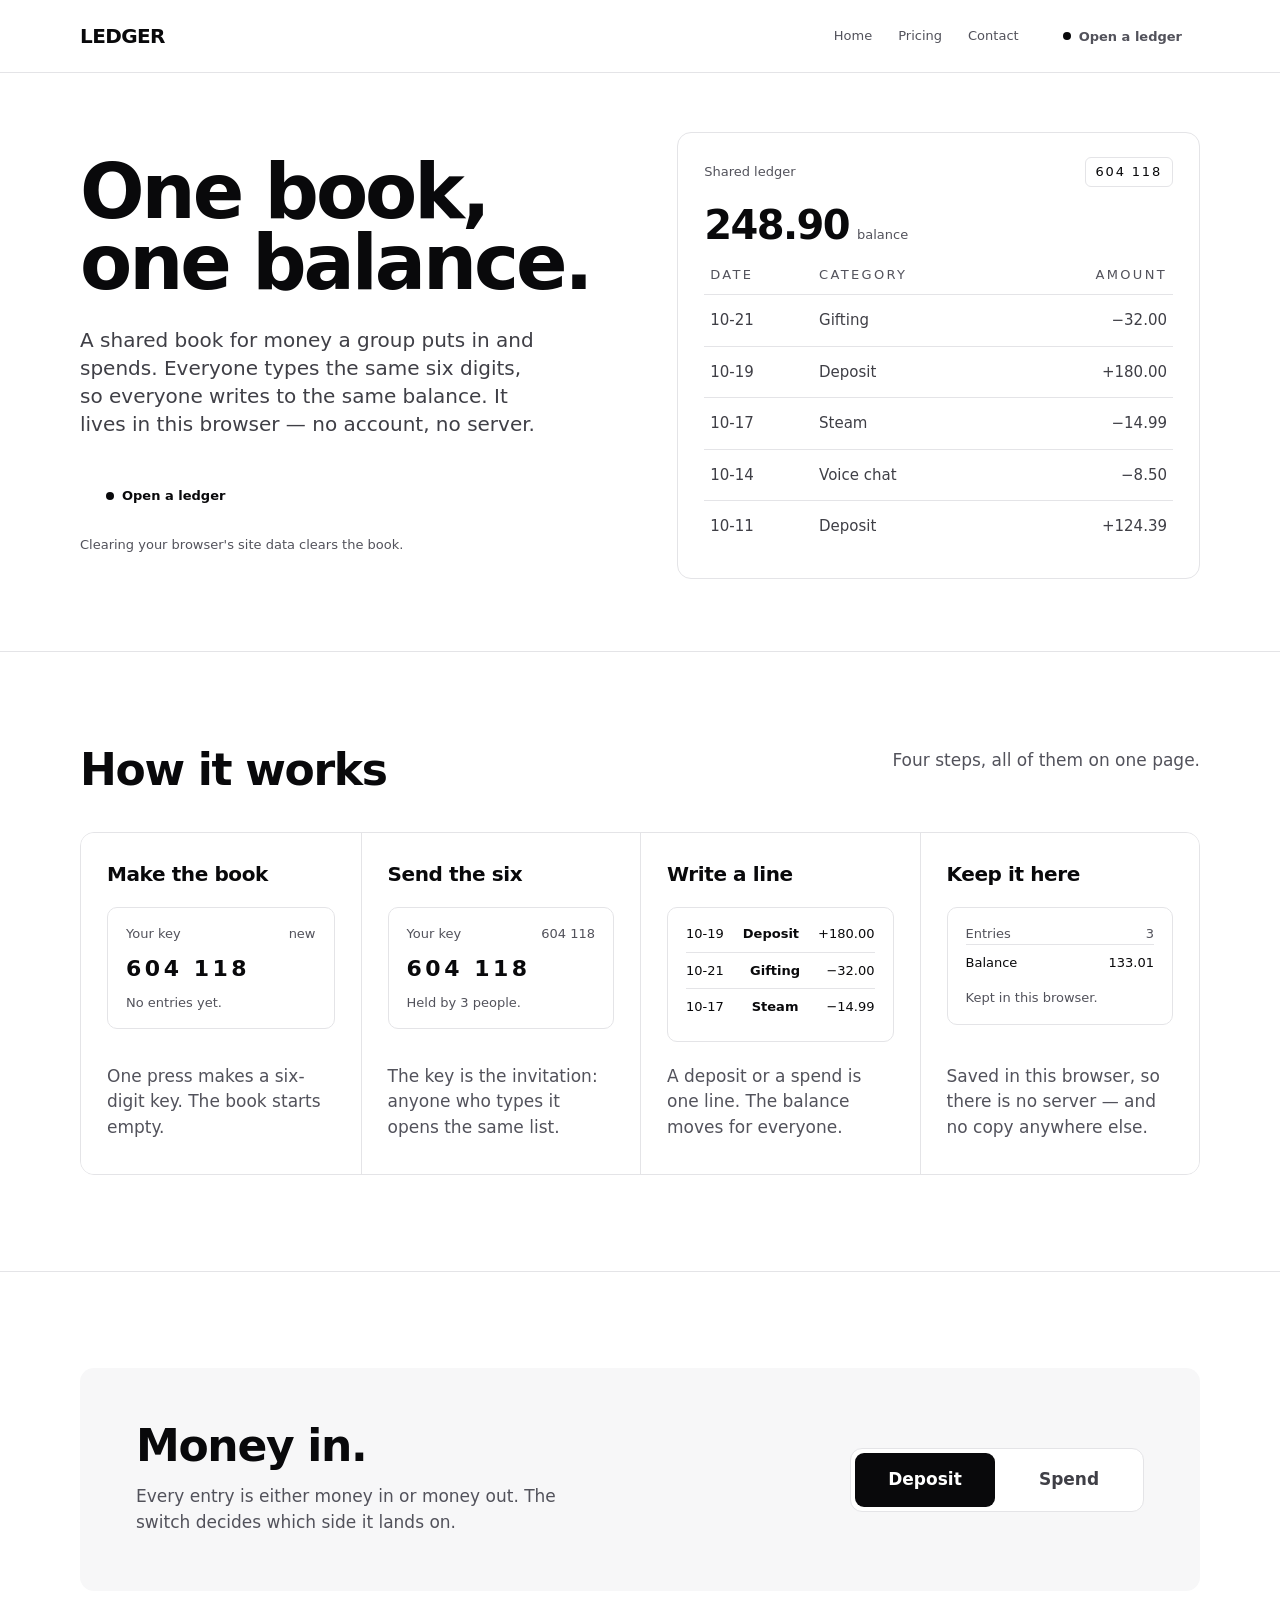
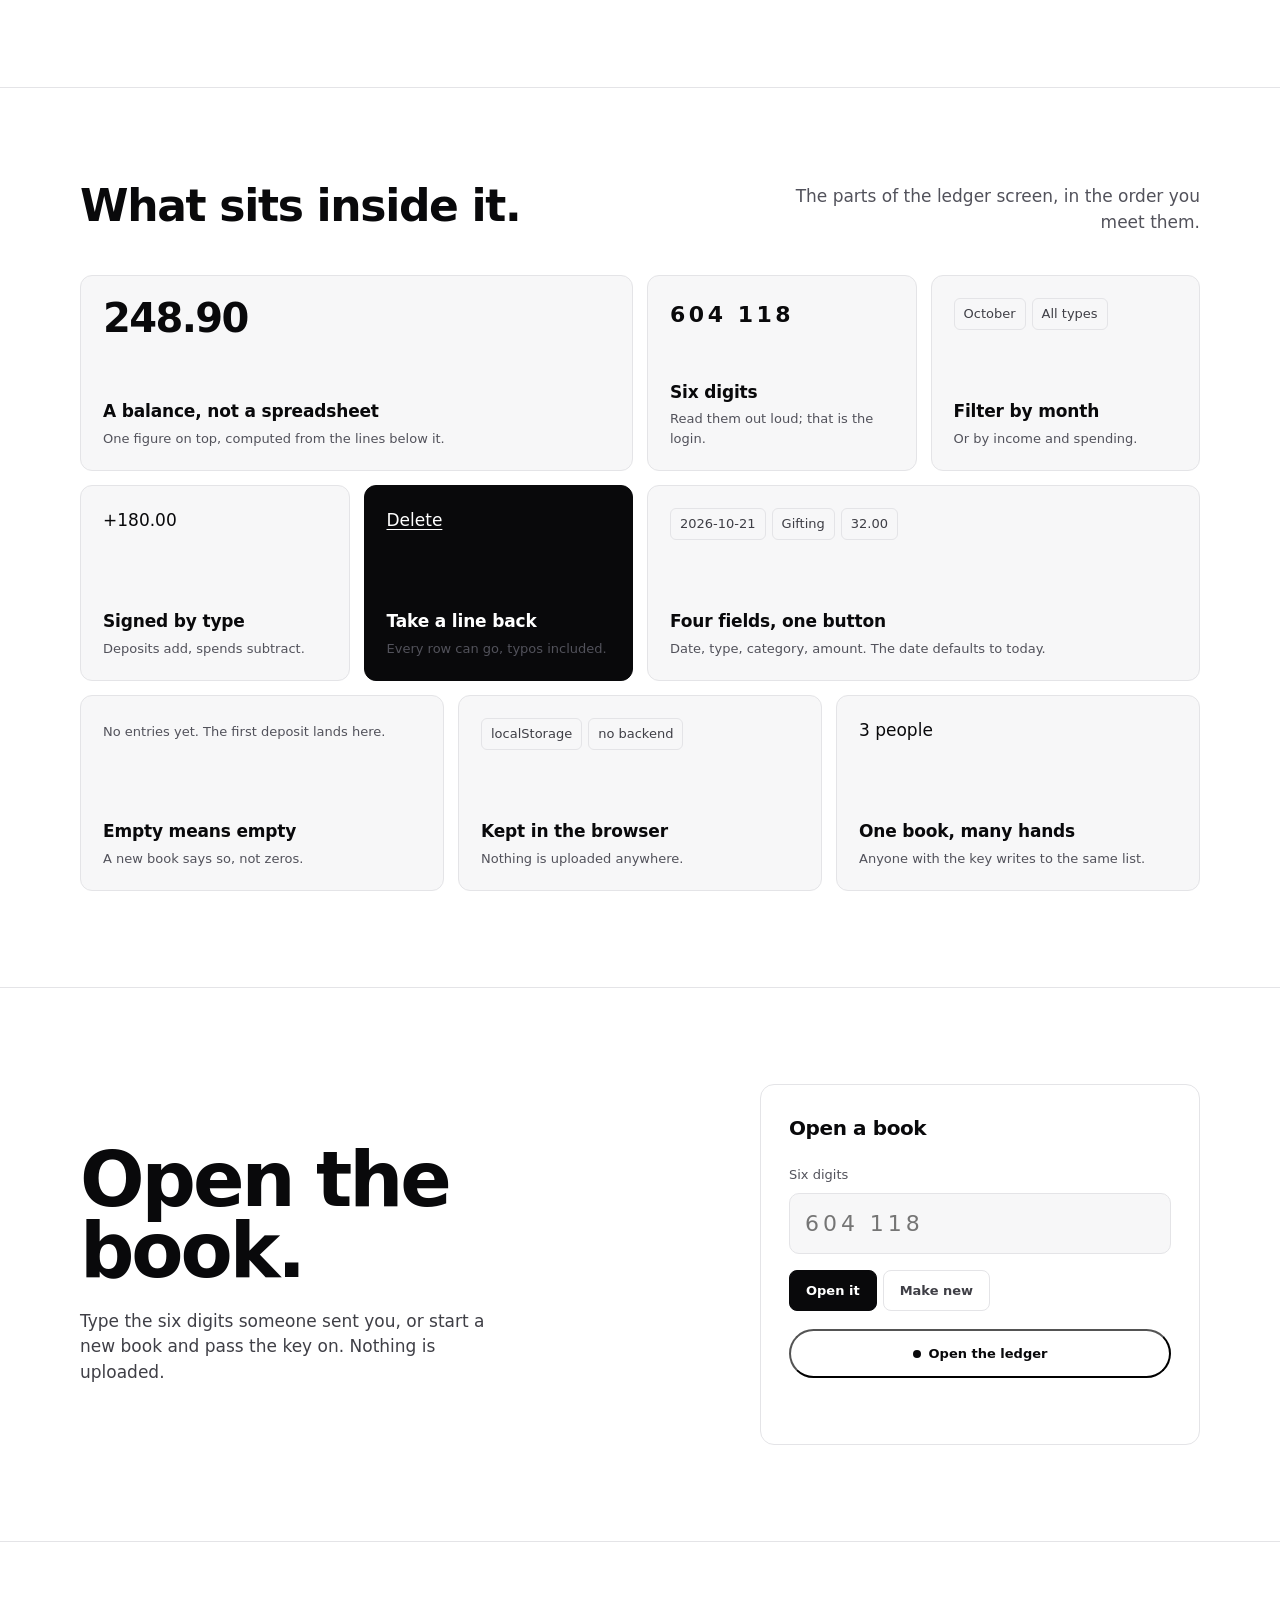
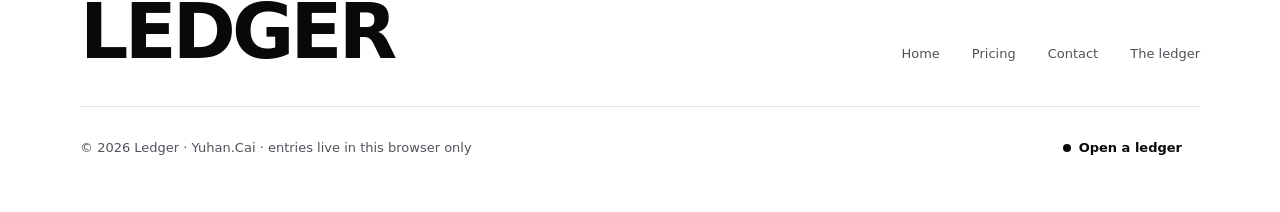
==== commit e08bdc52: "Add files via upload" ====
--- a/index.html
+++ b/index.html
@@ -2,428 +2,46 @@
 <html lang="en">
 <head>
 <meta charset="UTF-8">
-<meta name="viewport" content="width=device-width, initial-scale=1">
+<meta name="viewport" content="width=device-width, initial-scale=1">
+<title>Ledger — one book, one balance</title>
+<meta name="description" content="A shared expense ledger for a household or a crew: everyone types the same six digits and writes into the same running total.">
 <meta name="author" content="Yuhan.Cai">
-<title>Ledger — one book, one balance</title>
+<link rel="icon" href="images/favicon-32.png" sizes="32x32">
+<link rel="apple-touch-icon" href="images/apple-touch-icon.png">
 <link rel="preconnect" href="https://api.fontshare.com">
 <link rel="preconnect" href="https://cdn.fontshare.com" crossorigin>
 <link href="https://api.fontshare.com/v2/css?f[]=general-sans@400,500,600,700&display=swap" rel="stylesheet">
-<style>
-  /* ---------------------------------------------------------------
-     One merged document: home, pricing and contact are three sections
-     of a single page. White ground, hairline rules, ink type, one
-     deep indigo accent. The ledger screen stays a separate page.
-     --------------------------------------------------------------- */
-  :root {
-    --bg: #ffffff;
-    --soft: #f7f7f8;
-    --ink: #09090b;
-    --ink-2: #3f3f46;
-    --muted: #52525b;
-    --line: #e4e4e7;
-    --accent: #24335f;
-    --r: 14px;
-
-    --s1: 0.8125rem;
-    --s2: 1.0625rem;
-    --s3: 1.25rem;
-    --s4: clamp(2rem, 1.4rem + 2.2vw, 2.75rem);
-    --s5: clamp(3.1rem, 1.4rem + 5vw, 4.75rem);
-
-    --shell: 1200px;
-    --pad: 40px;
-  }
-
-  *, *::before, *::after { box-sizing: border-box; }
-
-  html { -webkit-text-size-adjust: 100%; scroll-behavior: smooth; scroll-padding-top: 92px; }
-
-  body {
-    margin: 0;
-    background: var(--bg);
-    color: var(--ink);
-    font-family: "General Sans", "Inter", system-ui, -apple-system, "Segoe UI", sans-serif;
-    font-size: var(--s2);
-    line-height: 1.5;
-    -webkit-font-smoothing: antialiased;
-  }
-
-  h1, h2, h3, p, figure, dl, dd, dt { margin: 0; }
-  a { color: inherit; }
-  :focus-visible { outline: 2px solid var(--ink); outline-offset: 3px; }
-
-  .shell { width: 100%; max-width: var(--shell); margin: 0 auto; padding: 0 var(--pad); }
-
-  .display { font-size: var(--s5); font-weight: 800; line-height: 0.94; letter-spacing: -0.04em; }
-  .head { font-size: var(--s4); font-weight: 800; line-height: 1.02; letter-spacing: -0.03em; }
-  .kicker { font-size: var(--s1); font-weight: 600; letter-spacing: 0.3em; text-transform: uppercase; color: var(--muted); }
-
-  .rule-top { border-top: 1px solid var(--line); /* taste-skill-ignore hairline: section divider, the whole site is built on these */ }
-  .frag, .dialog, .card, .switch, .steps, .tile, .plan, .pager__item, .contact__card,
-  .field input, .field textarea {
-    border: 1px solid var(--line); /* taste-skill-ignore outlined-box: card, control and field edges, as requested */ }
-
-  /* ---------- navigation ---------- */
-
-  .nav {
-    position: fixed; top: 0; left: 0; right: 0; z-index: 50;
-    background: var(--bg);
-    border-bottom: 1px solid var(--line); /* taste-skill-ignore hairline: the sticky bar edge */
-  }
-  .nav__inner { display: flex; align-items: center; gap: 32px; height: 72px; }
-  .nav__mark { text-decoration: none; font-size: 1.25rem; font-weight: 900; letter-spacing: -0.03em; }
-  .nav__links { display: flex; align-items: center; gap: 26px; margin-left: auto; font-size: var(--s1); }
-  .nav__links a { text-decoration: none; color: var(--muted); transition: color 0.15s ease; }
-  .nav__links a:hover { color: var(--ink); }
-  .nav__links a[aria-current="true"] { color: var(--ink); font-weight: 600; }
-
-  /* ---------- the interactive hover button ---------- */
-
-  .hbtn {
-    --hbtn-flood: var(--ink);
-    --hbtn-on: #ffffff;
-    position: relative;
-    display: inline-flex; align-items: center; justify-content: center; gap: 8px;
-    padding: 15px 26px;
-    border-radius: 999px;
-    background: var(--bg);
-    color: var(--ink);
-    font: inherit; font-size: var(--s1); font-weight: 600; line-height: 1;
-    text-decoration: none; cursor: pointer; overflow: hidden;
-  }
-  .hbtn--sm { padding: 10px 18px; }
-  .hbtn--block { width: 100%; margin-top: 18px; padding-block: 16px; }
-  .hbtn__dot { width: 8px; height: 8px; border-radius: 50%; flex: none; background: var(--hbtn-flood); transition: transform 0.3s ease; }
-  .hbtn__label { display: inline-block; white-space: nowrap; transition: transform 0.3s ease, opacity 0.3s ease; }
-  .hbtn__ghost {
-    position: absolute; inset: 0;
-    display: flex; align-items: center; justify-content: center; gap: 8px;
-    color: var(--hbtn-on); opacity: 0; transform: translateX(48px);
-    transition: transform 0.3s ease, opacity 0.3s ease;
-  }
-  .hbtn__ghost svg { width: 1.05em; height: 1.05em; }
-  .hbtn:hover .hbtn__dot, .hbtn:focus-visible .hbtn__dot { transform: scale(100.8); }
-  .hbtn:hover .hbtn__label, .hbtn:focus-visible .hbtn__label { transform: translateX(48px); opacity: 0; }
-  .hbtn:hover .hbtn__ghost, .hbtn:focus-visible .hbtn__ghost { transform: translateX(-16px); opacity: 1; }
-
-  /* ---------- section heads ---------- */
-
-  .band { padding: 96px 0; }
-  .sechead { display: flex; align-items: baseline; justify-content: space-between; gap: 24px; flex-wrap: wrap; margin-bottom: 40px; }
-  .sechead p { font-size: var(--s2); color: var(--muted); max-width: 40ch; text-align: right; }
-
-  /* ---------- home: hero ---------- */
-
-  .hero { padding: 132px 0 72px; }
-  .hero__grid { display: grid; grid-template-columns: minmax(0, 1.02fr) minmax(0, 1fr); gap: 64px; align-items: center; }
-  .hero h1 { max-width: 11ch; }
-  .hero__lead { margin-top: 28px; max-width: 36ch; color: var(--ink-2); font-size: var(--s3); line-height: 1.4; }
-  .hero__action { margin-top: 36px; }
-  .hero__note { margin-top: 18px; font-size: var(--s1); color: var(--muted); }
-
-  .frag { background: var(--bg); border-radius: var(--r); padding: 24px 26px 26px; }
-  .frag__head { display: flex; align-items: baseline; justify-content: space-between; gap: 16px; }
-  .frag__title { font-size: var(--s1); color: var(--muted); }
-  .frag__key { font-size: var(--s1); letter-spacing: 0.14em; padding: 4px 10px; border-radius: 6px; border: 1px solid var(--line); /* taste-skill-ignore outlined-box: the key chip */ }
-  .frag__bal { display: flex; align-items: baseline; gap: 8px; margin-top: 18px; }
-  .frag__bal strong { font-size: 2.5rem; font-weight: 700; line-height: 1; letter-spacing: -0.04em; font-variant-numeric: tabular-nums; }
-  .frag__bal span { font-size: var(--s1); color: var(--muted); }
-  .frag table { width: 100%; border-collapse: collapse; margin-top: 20px; }
-  .frag th { text-align: left; font-size: var(--s1); font-weight: 500; color: var(--muted); padding: 0 6px 10px; }
-  .frag th:last-child, .frag td:last-child { text-align: right; }
-  .frag td { padding: 14px 6px; font-size: 0.9375rem; border-top: 1px solid var(--line); /* taste-skill-ignore hairline: table rules inside the data fragment */ }
-  .frag td.num { font-variant-numeric: tabular-nums; }
-
-  /* ---------- home: four steps ---------- */
-
-  .steps { display: grid; grid-template-columns: repeat(4, minmax(0, 1fr)); border-radius: var(--r); overflow: hidden; background: var(--soft); }
-  .step { padding: 30px 26px 34px; display: flex; flex-direction: column; gap: 22px; background: var(--bg); }
-  .step + .step { border-left: 1px solid var(--line); /* taste-skill-ignore hairline: column divider */ }
-  .step h3 { font-size: var(--s3); font-weight: 700; letter-spacing: -0.02em; line-height: 1.1; }
-  .step p { margin-top: auto; color: var(--muted); font-size: var(--s2); }
-
-  .card { border-radius: 10px; padding: 16px 18px; background: var(--bg); }
-  .card__row { display: flex; justify-content: space-between; gap: 12px; font-size: var(--s1); color: var(--muted); }
-  .card__key { font-size: 1.375rem; font-weight: 600; letter-spacing: 0.16em; font-variant-numeric: tabular-nums; margin-top: 8px; }
-  .card__line { display: flex; justify-content: space-between; gap: 12px; font-size: var(--s1); padding: 8px 0; font-variant-numeric: tabular-nums; border-top: 1px solid var(--line); /* taste-skill-ignore hairline: rows of the mini ledger */ }
-  .card__line:first-child { border-top: 0; padding-top: 0; }
-  .card__line b { font-weight: 600; }
-  .card__meta { font-size: var(--s1); color: var(--muted); margin-top: 8px; }
-
-  /* ---------- home: the switch ---------- */
-
-  .switchpanel {
-    border-radius: var(--r); padding: 56px;
-    display: grid; grid-template-columns: minmax(0, 1fr) auto; gap: 48px; align-items: center;
-    background: var(--soft);
-    transition: background-color 0.3s ease, color 0.3s ease;
-  }
-  .switchpanel.is-out { background: var(--accent); color: #fff; border-color: var(--accent); }
-  .switchpanel.is-out .switchpanel__note { color: rgba(255, 255, 255, 0.8); }
-  .switchpanel h3 { font-size: var(--s4); font-weight: 800; letter-spacing: -0.03em; line-height: 1; }
-  .switchpanel__note { margin-top: 16px; color: var(--muted); max-width: 44ch; font-size: var(--s2); }
-
-  .switch { display: inline-flex; gap: 4px; padding: 4px; border-radius: 12px; background: var(--bg); }
-  .switch button {
-    font: inherit; font-size: var(--s2); font-weight: 600;
-    border: 0; border-radius: 9px;
-    padding: 14px 24px; min-width: 140px;
-    background: transparent; color: var(--ink-2); cursor: pointer;
-    transition: background-color 0.2s ease, color 0.2s ease;
-  }
-  .switch button:hover { background: var(--soft); }
-  .switch button[aria-pressed="true"] { background: var(--ink); color: #fff; }
-
-  /* ---------- home: the board ---------- */
-
-  .mosaic { display: grid; grid-template-columns: repeat(12, minmax(0, 1fr)); gap: 14px; }
-  .tile {
-    border-radius: 12px;
-    padding: 22px;
-    display: flex; flex-direction: column; justify-content: space-between; gap: 20px;
-    min-height: 196px;
-    background: var(--soft);
-  }
-  .tile--ink { background: var(--ink); border-color: var(--ink); color: #fff; }
-  .tile--ink p { color: rgba(255, 255, 255, 0.72); }
-  .tile__figure { font-variant-numeric: tabular-nums; }
-  .tile h3 { font-size: var(--s2); font-weight: 700; letter-spacing: -0.01em; }
-  .tile p { font-size: var(--s1); color: var(--muted); margin-top: 4px; }
-  .tile__big { font-size: 2.5rem; font-weight: 700; letter-spacing: -0.04em; line-height: 1; }
-  .tile__key { font-size: 1.375rem; font-weight: 600; letter-spacing: 0.16em; }
-  .tile__chips { display: flex; gap: 6px; flex-wrap: wrap; }
-  .tile__chips span { border: 1px solid var(--line); border-radius: 6px; padding: 5px 9px; font-size: var(--s1); color: var(--ink-2); }
-  .tile--ink .tile__chips span { border-color: rgba(255, 255, 255, 0.3); color: #fff; }
-
-  /* ---------- home: the close ---------- */
-
-  .cta__grid { display: grid; grid-template-columns: minmax(0, 1fr) minmax(0, 0.92fr); gap: 64px; align-items: center; }
-  .cta h2 { max-width: 9ch; }
-  .cta p { margin-top: 22px; max-width: 40ch; color: var(--ink-2); }
-
-  .dialog { border-radius: var(--r); padding: 28px; justify-self: end; width: 100%; max-width: 440px; }
-  .dialog h3 { font-size: var(--s3); font-weight: 700; letter-spacing: -0.02em; }
-  .dialog__field { margin-top: 22px; }
-  .dialog label { display: block; font-size: var(--s1); color: var(--muted); margin-bottom: 8px; }
-  .dialog input {
-    width: 100%; font: inherit; font-size: 1.375rem; letter-spacing: 0.18em; font-variant-numeric: tabular-nums;
-    color: var(--ink); background: var(--soft); border: 1px solid var(--line); /* taste-skill-ignore outlined-box: the key field */ border-radius: 10px;
-    padding: 13px 15px;
-  }
-  .dialog__seg { display: flex; gap: 6px; margin-top: 16px; }
-  .dialog__seg button {
-    font: inherit; font-size: var(--s1); font-weight: 600; border: 1px solid var(--line); border-radius: 8px;
-    padding: 10px 16px; background: var(--bg); color: var(--ink-2); cursor: pointer;
-  }
-  .dialog__seg button[aria-pressed="true"] { background: var(--ink); border-color: var(--ink); color: #fff; }
-  .dialog__note { margin-top: 12px; font-size: var(--s1); min-height: 1.2em; }
-
-  /* ---------- pricing ---------- */
-
-  .pricing__head { position: relative; }
-  .pricing__disc {
-    position: absolute; right: -70px; top: -120px;
-    width: 280px; height: 280px; border-radius: 50%;
-    background: rgba(36, 51, 95, 0.09);
-    box-shadow: 0 0 0 56px rgba(36, 51, 95, 0.05), 0 0 0 112px rgba(36, 51, 95, 0.03);
-    z-index: 0;
-    pointer-events: none;
-  }
-  .pricing__head > div, .pricing__head > p { position: relative; z-index: 1; }
-
-  .stack { display: grid; gap: 24px; margin-top: 40px; }
-  .plan {
-    position: sticky; top: 104px;
-    background: var(--bg);
-    border-radius: var(--r);
-    padding: 34px 36px;
-    display: grid;
-    grid-template-columns: minmax(0, 0.9fr) minmax(0, 1.1fr) auto;
-    gap: 32px; align-items: center;
-  }
-  .plan:nth-child(1) { z-index: 3; }
-  .plan:nth-child(2) { z-index: 2; }
-  .plan--accent { background: var(--accent); border-color: var(--accent); color: #fff; }
-
-  .plan__name { font-size: var(--s3); font-weight: 700; letter-spacing: -0.02em; }
-  .plan__note { margin-top: 6px; font-size: var(--s1); color: var(--muted); }
-  .plan--accent .plan__note { color: rgba(255, 255, 255, 0.75); }
-  .plan__price { display: flex; align-items: baseline; gap: 8px; margin-bottom: 6px; }
-  .plan__price strong { font-size: clamp(2.5rem, 4vw, 3.5rem); font-weight: 800; letter-spacing: -0.04em; line-height: 1; }
-  .plan__price span { font-size: var(--s1); color: var(--muted); }
-  .plan--accent .plan__price span { color: rgba(255, 255, 255, 0.7); }
-
-  .plan ul { list-style: none; margin: 0; padding: 0; display: grid; gap: 8px; }
-  .plan li { display: flex; gap: 10px; align-items: baseline; font-size: var(--s2); color: var(--ink-2); }
-  .plan li::before { content: "—"; color: var(--accent); font-weight: 700; }
-  .plan--accent li { color: rgba(255, 255, 255, 0.9); }
-  .plan--accent li::before { color: #fff; }
-
-  .plan__cta {
-    display: inline-flex; align-items: center; gap: 10px;
-    text-decoration: none; font-weight: 700; font-size: var(--s2);
-    padding: 14px 24px; border-radius: 999px;
-    background: var(--ink); color: #fff;
-    transition: background-color 0.2s ease, gap 0.2s ease;
-    white-space: nowrap;
-  }
-  .plan__cta:hover { background: var(--accent); gap: 16px; }
-  .plan--accent .plan__cta { background: #fff; color: var(--accent); }
-  .plan__cta svg { width: 16px; height: 16px; }
-
-  .compare { margin-top: 96px; }
-  .compare h3, .faq h3 { font-size: var(--s4); font-weight: 800; letter-spacing: -0.03em; line-height: 1.02; }
-  .compare__note { color: var(--muted); max-width: 46ch; margin: 12px 0 32px; }
-
-  table { width: 100%; border-collapse: collapse; font-size: var(--s2); }
-  caption { text-align: left; font-size: var(--s1); color: var(--muted); padding-bottom: 12px; }
-  th, td { padding: 18px 16px; text-align: left; border-top: 1px solid var(--line); }
-  thead th { font-size: var(--s1); font-weight: 700; letter-spacing: 0.18em; text-transform: uppercase; color: var(--muted); border-top: 0; }
-  th[scope="row"] { font-weight: 600; }
-  td { color: var(--ink-2); }
-  td.mid, th.mid { text-align: center; }
-  td.yes { color: var(--accent); font-weight: 700; text-align: center; }
-  tbody tr:hover { background: var(--soft); }
-
-  .faq { margin-top: 96px; }
-  .faq h3 { margin-bottom: 28px; }
-  .faq details { border-top: 1px solid var(--line); padding: 22px 0; }
-  .faq details:last-of-type { border-bottom: 1px solid var(--line); }
-  .faq summary {
-    list-style: none; cursor: pointer;
-    display: flex; align-items: baseline; justify-content: space-between; gap: 24px;
-    font-size: var(--s3); font-weight: 700; letter-spacing: -0.02em;
-  }
-  .faq summary::-webkit-details-marker { display: none; }
-  .faq summary::after { content: "+"; font-weight: 400; color: var(--accent); }
-  .faq details[open] summary::after { content: "–"; }
-  .faq p { margin-top: 14px; max-width: 64ch; color: var(--muted); }
-
-  /* ---------- contact ---------- */
-
-  .contact__grid { display: grid; grid-template-columns: minmax(0, 1fr) minmax(0, 0.85fr); gap: 24px; align-items: start; }
-  .contact__card { border-radius: var(--r); padding: 28px; }
-  .contact__card h3 { font-size: var(--s3); font-weight: 700; letter-spacing: -0.02em; }
-
-  .form { display: grid; gap: 16px; margin-top: 22px; }
-  .field { display: grid; gap: 8px; }
-  .field span { font-size: var(--s1); color: var(--muted); }
-  .field input, .field textarea {
-    font: inherit; font-size: var(--s2); color: var(--ink);
-    background: var(--soft); border-radius: 10px;
-    padding: 12px 14px; width: 100%; resize: vertical;
-  }
-  .field textarea { min-height: 132px; }
-  .note { margin-top: 12px; font-size: var(--s1); color: var(--accent); min-height: 1.2em; }
-
-  .facts { display: grid; gap: 20px; margin-top: 22px; }
-  .facts div { display: grid; gap: 4px; }
-  .facts dt { font-size: var(--s1); color: var(--muted); }
-  .facts dd { margin: 0; font-weight: 600; }
-  .facts a { color: var(--accent); text-decoration: none; border-bottom: 1px solid currentColor; }
-  .facts a:hover { color: var(--ink); }
-
-  .pager { display: grid; grid-template-columns: repeat(3, minmax(0, 1fr)); gap: 14px; margin-top: 40px; }
-  .pager__item { border-radius: 12px; padding: 22px; text-decoration: none; display: flex; flex-direction: column; gap: 10px; min-height: 156px; transition: border-color 0.2s ease, background-color 0.2s ease; }
-  .pager__item:hover { border-color: var(--ink); background: var(--soft); }
-  .pager__num { font-size: var(--s1); color: var(--muted); }
-  .pager__name { font-size: var(--s3); font-weight: 700; letter-spacing: -0.02em; }
-  .pager__desc { font-size: var(--s1); color: var(--muted); margin-top: auto; }
-
-  /* ---------- footer ---------- */
-
-  .footer { padding: 56px 0 48px; }
-  .footer__top { display: flex; align-items: baseline; justify-content: space-between; gap: 24px; flex-wrap: wrap; }
-  .footer__mark { font-size: var(--s5); font-weight: 900; letter-spacing: -0.05em; line-height: 0.9; }
-  .footer__cols { display: flex; gap: 32px; font-size: var(--s1); }
-  .footer__cols a { text-decoration: none; color: var(--muted); }
-  .footer__cols a:hover { color: var(--ink); }
-  .footer__base { display: flex; align-items: center; justify-content: space-between; gap: 20px; flex-wrap: wrap; margin-top: 40px; padding-top: 24px; border-top: 1px solid var(--line); /* taste-skill-ignore hairline: footer base rule */ font-size: var(--s1); color: var(--muted); }
-
-  /* ---------- motion ---------- */
-
-  .js [data-rise] { opacity: 0; transform: translateY(18px); transition: opacity 0.9s cubic-bezier(0.16, 1, 0.3, 1), transform 0.9s cubic-bezier(0.16, 1, 0.3, 1); }
-  .js [data-rise].is-in { opacity: 1; transform: none; }
-
-  /* ---------- phone ---------- */
-
-  @media (max-width: 900px) {
-    :root { --pad: 16px; }
-    html { scroll-padding-top: 76px; }
-    .nav__inner { height: 60px; gap: 16px; }
-    .nav__links { gap: 14px; }
-    .nav__links a:not(.hbtn) { display: none; }
-
-    .band { padding: 56px 0; }
-    .sechead { margin-bottom: 24px; }
-    .sechead p { max-width: none; text-align: left; }
-
-    .hero { padding: 96px 0 48px; }
-    .hero__grid { grid-template-columns: 1fr; gap: 36px; }
-    .hero h1 { max-width: 14ch; font-size: clamp(2.5rem, 11vw, 3.3rem); }
-    .hero__lead { font-size: var(--s2); }
-    .frag { padding: 18px; }
-
-    .steps { grid-template-columns: 1fr; }
-    .step { padding: 26px 20px 28px; }
-    .step + .step { border-left: 0; border-top: 1px solid var(--line); /* taste-skill-ignore hairline: stacked step divider */ }
-
-    .switchpanel { grid-template-columns: 1fr; padding: 24px; gap: 24px; }
-    .switch { width: 100%; }
-    .switch button { flex: 1; min-width: 0; padding: 13px 10px; }
-
-    .mosaic { grid-template-columns: 1fr 1fr; gap: 10px; }
-    .tile { min-height: 172px; padding: 16px; }
-    .tile__big { font-size: 2rem; }
-
-    .cta__grid { grid-template-columns: 1fr; gap: 36px; }
-    .dialog { justify-self: stretch; max-width: none; padding: 22px; }
-    .cta h2 { max-width: none; font-size: clamp(2.25rem, 12vw, 3rem); }
-
-    .pricing__disc { width: 140px; height: 140px; top: -20px; right: 0; opacity: 0.55; box-shadow: 0 0 0 32px rgba(36, 51, 95, 0.08); }
-    .plan { position: relative; top: auto; grid-template-columns: 1fr; gap: 20px; padding: 24px 22px; }
-    .plan__cta { width: 100%; justify-content: center; }
-    th, td { padding: 14px 8px; font-size: var(--s1); }
-    .compare__scroll { overflow-x: auto; }
-
-    .contact__grid { grid-template-columns: 1fr; }
-    .pager { grid-template-columns: 1fr; }
-
-    .footer__top { flex-direction: column; gap: 20px; }
-  }
-
-  @media (prefers-reduced-motion: reduce) {
-    html { scroll-behavior: auto; }
-    .js [data-rise] { transform: none; transition: opacity 0.5s ease; }
-    .hbtn__dot, .hbtn__label, .hbtn__ghost { transition: none; }
-    .switchpanel, .switch button { transition: none; }
-  }
-</style>
+<link rel="stylesheet" href="style.css">
+<meta property="og:title" content="Ledger — one book, one balance">
+<meta property="og:description" content="A shared expense ledger for a household or a crew: everyone types the same six digits and writes into the same running total.">
+<meta property="og:image" content="https://cccyyyhhh123.github.io/c-y-h-h-h/images/og-image.jpg">
+<meta property="og:url" content="https://cccyyyhhh123.github.io/c-y-h-h-h/">
+<meta property="og:type" content="website">
+<meta name="twitter:card" content="summary_large_image">
 </head>
 <body>
 <script>document.documentElement.classList.add('js');</script>
 
 <header class="nav">
   <div class="shell nav__inner">
-    <a class="nav__mark" href="#home">LEDGER</a>
+    <a class="nav__mark" href="index.html">LEDGER</a>
     <nav class="nav__links" aria-label="Main">
-      <a href="#home" data-nav="home" aria-current="true">Home</a>
-      <a href="#pricing" data-nav="pricing">Pricing</a>
-      <a href="#contact" data-nav="contact">Contact</a>
+      <a href="index.html" aria-current="page">Home</a>
+      <a href="pricing.html">Pricing</a>
+      <a href="contact.html">Contact</a>
       <a class="hbtn hbtn--sm" href="book.html"><span class="hbtn__dot"></span><span class="hbtn__label">Open a ledger</span><span class="hbtn__ghost" aria-hidden="true">Open a ledger <svg viewBox="0 0 24 24" fill="none" stroke="currentColor" stroke-width="2" stroke-linecap="round" stroke-linejoin="round" aria-hidden="true"><path d="M5 12h14"/><path d="m12 5 7 7-7 7"/></svg></span></a>
     </nav>
   </div>
 </header>
 
 <main>
-  <!-- ================= HOME ================= -->
-  <section id="home" class="hero">
+<section id="home" class="hero">
     <div class="shell hero__grid">
       <div data-rise>
         <h1 class="display">One book, one balance.</h1>
-        <p class="hero__lead">A shared ledger for a household or a crew. Everyone types the same six digits and writes into the same running total.</p>
+        <p class="hero__lead">A shared book for money a group puts in and spends. Everyone types the same six digits, so everyone writes to the same balance. It lives in this browser — no account, no server.</p>
         <p class="hero__action"><a class="hbtn" href="#open"><span class="hbtn__dot"></span><span class="hbtn__label">Open a ledger</span><span class="hbtn__ghost" aria-hidden="true">Open a ledger <svg viewBox="0 0 24 24" fill="none" stroke="currentColor" stroke-width="2" stroke-linecap="round" stroke-linejoin="round" aria-hidden="true"><path d="M5 12h14"/><path d="m12 5 7 7-7 7"/></svg></span></a></p>
-        <p class="hero__note">No account, no server, nothing leaves the browser.</p>
+        <p class="hero__note">Clearing your browser's site data clears the book.</p>
       </div>
 
       <article class="frag" data-rise data-ui aria-label="Ledger view with five entries">
@@ -453,7 +71,7 @@
     <div class="shell">
       <div class="sechead">
         <h2 class="head">How it works</h2>
-        <p>A key, three more people, one line each, and the book stays where you wrote it.</p>
+        <p>Four steps, all of them on one page.</p>
       </div>
 
       <div class="steps">
@@ -464,7 +82,7 @@
             <div class="card__key">604 118</div>
             <div class="card__meta">No entries yet.</div>
           </div>
-          <p>One press and the book exists, with six digits you can read out loud.</p>
+          <p>One press makes a six-digit key. The book starts empty.</p>
         </div>
 
         <div class="step" data-rise>
@@ -474,7 +92,7 @@
             <div class="card__key">604 118</div>
             <div class="card__meta">Held by 3 people.</div>
           </div>
-          <p>Anyone holding the digits opens the same page, on any phone.</p>
+          <p>The key is the invitation: anyone who types it opens the same list.</p>
         </div>
 
         <div class="step" data-rise>
@@ -484,7 +102,7 @@
             <div class="card__line"><span>10-21</span><b>Gifting</b><span>−32.00</span></div>
             <div class="card__line"><span>10-17</span><b>Steam</b><span>−14.99</span></div>
           </div>
-          <p>A deposit or a spend goes in as one line; the balance moves for everyone.</p>
+          <p>A deposit or a spend is one line. The balance moves for everyone.</p>
         </div>
 
         <div class="step" data-rise>
@@ -494,7 +112,7 @@
             <div class="card__line"><span>Balance</span><b>&nbsp;</b><span>133.01</span></div>
             <div class="card__meta">Kept in this browser.</div>
           </div>
-          <p>The book is saved in this browser. Clearing site data clears the book.</p>
+          <p>Saved in this browser, so there is no server — and no copy anywhere else.</p>
         </div>
       </div>
     </div>
@@ -505,7 +123,7 @@
       <div class="switchpanel" id="switchPanel">
         <div>
           <h3 id="switchTitle">Money in.</h3>
-          <p class="switchpanel__note">A ledger has two sides and every entry belongs to one of them. The switch decides which side of the balance the figure lands on.</p>
+          <p class="switchpanel__note">Every entry is either money in or money out. The switch decides which side it lands on.</p>
         </div>
         <div class="switch" role="group" aria-label="Entry type">
           <button type="button" aria-pressed="true" data-type="deposit">Deposit</button>
@@ -519,7 +137,7 @@
     <div class="shell">
       <div class="sechead">
         <h2 class="head">What sits inside it.</h2>
-        <p>The five things the screen is made of, at the size you meet them.</p>
+        <p>The parts of the ledger screen, in the order you meet them.</p>
       </div>
 
       <div class="mosaic">
@@ -602,7 +220,7 @@
     <div class="shell cta__grid">
       <div data-rise>
         <h2 class="display">Open the book.</h2>
-        <p>Type the six digits someone sent you, or start a fresh book and pass the digits round. Nothing is uploaded; the book is written in this browser.</p>
+        <p>Type the six digits someone sent you, or start a new book and pass the key on. Nothing is uploaded.</p>
       </div>
 
       <form class="dialog" id="openForm" data-rise data-ui>
@@ -624,219 +242,6 @@
       </form>
     </div>
   </section>
-
-  <!-- ================= PRICING ================= -->
-  <section id="pricing" class="band rule-top">
-    <div class="shell">
-      <div class="sechead pricing__head">
-        <div>
-          <p class="kicker">Pricing · predictable</p>
-          <h2 class="head" style="margin-top:14px">Three ways to keep one book.</h2>
-        </div>
-        <p>Start free and stay free if one book is all you need. The paid plans add books, people and an export you can hand to an accountant.</p>
-        <div class="pricing__disc" aria-hidden="true"></div>
-      </div>
-
-      <div class="stack">
-        <article class="plan" data-rise>
-          <div>
-            <h3 class="plan__name">Starter</h3>
-            <p class="plan__note">One book, for a household</p>
-          </div>
-          <div>
-            <div class="plan__price"><strong>$0</strong><span>forever</span></div>
-            <ul>
-              <li>One shared book</li>
-              <li>Up to 3 people on the key</li>
-              <li>Unlimited entries, kept locally</li>
-            </ul>
-          </div>
-          <a class="plan__cta" href="book.html">Open a book
-            <svg viewBox="0 0 24 24" fill="none" stroke="currentColor" stroke-width="2" stroke-linecap="round" stroke-linejoin="round" aria-hidden="true"><path d="M5 12h14"/><path d="m12 5 7 7-7 7"/></svg>
-          </a>
-        </article>
-
-        <article class="plan" data-rise>
-          <div>
-            <h3 class="plan__name">Household</h3>
-            <p class="plan__note">Four books, one balance each</p>
-          </div>
-          <div>
-            <div class="plan__price"><strong>$6</strong><span>per month</span></div>
-            <ul>
-              <li>Four books, switchable by key</li>
-              <li>Up to 8 people per book</li>
-              <li>Monthly and yearly summaries</li>
-              <li>CSV export</li>
-            </ul>
-          </div>
-          <a class="plan__cta" href="book.html">Start this plan
-            <svg viewBox="0 0 24 24" fill="none" stroke="currentColor" stroke-width="2" stroke-linecap="round" stroke-linejoin="round" aria-hidden="true"><path d="M5 12h14"/><path d="m12 5 7 7-7 7"/></svg>
-          </a>
-        </article>
-
-        <article class="plan plan--accent" data-rise>
-          <div>
-            <h3 class="plan__name">Crew</h3>
-            <p class="plan__note">For the group that splits everything</p>
-          </div>
-          <div>
-            <div class="plan__price"><strong>$14</strong><span>per month</span></div>
-            <ul>
-              <li>Unlimited books and keys</li>
-              <li>Up to 30 people per book</li>
-              <li>Close a book, keep the history</li>
-              <li>CSV and PDF export</li>
-            </ul>
-          </div>
-          <a class="plan__cta" href="book.html">Start this plan
-            <svg viewBox="0 0 24 24" fill="none" stroke="currentColor" stroke-width="2" stroke-linecap="round" stroke-linejoin="round" aria-hidden="true"><path d="M5 12h14"/><path d="m12 5 7 7-7 7"/></svg>
-          </a>
-        </article>
-      </div>
-
-      <div class="compare">
-        <h3>What each plan carries.</h3>
-        <p class="compare__note">Everything is stored in the browser on every plan. The differences are how many books you keep, how many people hold a key, and what you can take out.</p>
-
-        <div class="compare__scroll">
-          <table>
-            <caption>Plan comparison, effective today</caption>
-            <thead>
-              <tr>
-                <th scope="col">Feature</th>
-                <th scope="col" class="mid">Starter</th>
-                <th scope="col" class="mid">Household</th>
-                <th scope="col" class="mid">Crew</th>
-              </tr>
-            </thead>
-            <tbody>
-              <tr><th scope="row">Shared books</th><td class="mid">1</td><td class="mid">4</td><td class="mid">Unlimited</td></tr>
-              <tr><th scope="row">People per book</th><td class="mid">3</td><td class="mid">8</td><td class="mid">30</td></tr>
-              <tr><th scope="row">Entries</th><td class="mid">Unlimited</td><td class="mid">Unlimited</td><td class="mid">Unlimited</td></tr>
-              <tr><th scope="row">Monthly summary</th><td class="yes">Yes</td><td class="yes">Yes</td><td class="yes">Yes</td></tr>
-              <tr><th scope="row">CSV export</th><td class="mid">—</td><td class="yes">Yes</td><td class="yes">Yes</td></tr>
-              <tr><th scope="row">PDF export</th><td class="mid">—</td><td class="mid">—</td><td class="yes">Yes</td></tr>
-              <tr><th scope="row">Closed books kept</th><td class="mid">—</td><td class="mid">—</td><td class="yes">Yes</td></tr>
-              <tr><th scope="row">Stored in your browser</th><td class="yes">Yes</td><td class="yes">Yes</td><td class="yes">Yes</td></tr>
-            </tbody>
-          </table>
-        </div>
-      </div>
-
-      <div class="faq">
-        <h3>Questions the book asks.</h3>
-
-        <details open>
-          <summary>What happens to my entries if I stop paying?</summary>
-          <p>Nothing is deleted. The book keeps working on the Starter limits: one book, three people, unlimited entries. The paid features simply stop, and you can export everything before or after.</p>
-        </details>
-
-        <details>
-          <summary>Is any of this uploaded?</summary>
-          <p>No. Every entry is written to this browser's local storage. That is why the free plan can exist: there is no server to pay for. Clearing site data clears the book, which is also the only way to lose it.</p>
-        </details>
-
-        <details>
-          <summary>How do I get more people into one book?</summary>
-          <p>The key is the invitation. Read the six digits out and anyone who types them opens the same list. The plan only sets how many people can hold that key at once.</p>
-        </details>
-
-        <details>
-          <summary>Can two people be in the same entry?</summary>
-          <p>An entry has one date, one type, one category and one amount. If two people paid, write two lines and a note on each; the balance adds them either way.</p>
-        </details>
-
-        <details>
-          <summary>Do you refund a month I did not use?</summary>
-          <p>Yes, within 14 days, no question asked. Cancel in the same place you subscribed and the book stays exactly where it is.</p>
-        </details>
-      </div>
-    </div>
-  </section>
-
-  <!-- ================= CONTACT ================= -->
-  <section id="contact" class="band rule-top">
-    <div class="shell">
-      <div class="sechead">
-        <div>
-          <p class="kicker">Contact · about the site</p>
-          <h2 class="head" style="margin-top:14px">Say something about the book.</h2>
-        </div>
-        <p>One page with three sections, and one working screen behind it. Write in if something is missing.</p>
-      </div>
-
-      <div class="contact__grid">
-        <section class="contact__card" data-rise aria-labelledby="formTitle">
-          <h3 id="formTitle">Write to me</h3>
-          <form class="form" id="contactForm">
-            <label class="field">
-              <span>Name</span>
-              <input type="text" name="name" required autocomplete="name">
-            </label>
-            <label class="field">
-              <span>Email</span>
-              <input type="email" name="email" required autocomplete="email">
-            </label>
-            <label class="field">
-              <span>Message</span>
-              <textarea name="message" required></textarea>
-            </label>
-            <button class="hbtn hbtn--block" type="submit">
-              <span class="hbtn__dot"></span>
-              <span class="hbtn__label">Send the note</span>
-              <span class="hbtn__ghost" aria-hidden="true">Send the note <svg viewBox="0 0 24 24" fill="none" stroke="currentColor" stroke-width="2" stroke-linecap="round" stroke-linejoin="round" aria-hidden="true"><path d="M5 12h14"/><path d="m12 5 7 7-7 7"/></svg></span>
-            </button>
-            <p class="note" id="formNote" role="status" aria-live="polite"></p>
-          </form>
-        </section>
-
-        <section class="contact__card" data-rise aria-labelledby="factsTitle">
-          <h3 id="factsTitle">The short version</h3>
-          <dl class="facts">
-            <div>
-              <dt>Made by</dt>
-              <dd>Yuhan.Cai</dd>
-            </div>
-            <div>
-              <dt>Built with</dt>
-              <dd>Hand-written HTML, CSS and JavaScript. No framework, no build step.</dd>
-            </div>
-            <div>
-              <dt>Where the data lives</dt>
-              <dd>This browser's local storage. Nothing is uploaded, so nothing can leak.</dd>
-            </div>
-            <div>
-              <dt>This document</dt>
-              <dd>Home, pricing and contact merged into one page; the ledger is the second page.</dd>
-            </div>
-            <div>
-              <dt>To open a book</dt>
-              <dd><a href="book.html">Type any six digits</a> — a fresh one is made for you.</dd>
-            </div>
-          </dl>
-        </section>
-      </div>
-
-      <nav class="pager" aria-label="Where to go">
-        <a class="pager__item" href="#home" data-rise>
-          <span class="pager__num">01</span>
-          <span class="pager__name">Home</span>
-          <span class="pager__desc">What the book is, in four steps and one running balance.</span>
-        </a>
-        <a class="pager__item" href="#pricing" data-rise>
-          <span class="pager__num">02</span>
-          <span class="pager__name">Pricing</span>
-          <span class="pager__desc">Three plans, a comparison and the questions people ask.</span>
-        </a>
-        <a class="pager__item" href="book.html" data-rise>
-          <span class="pager__num">03</span>
-          <span class="pager__name">The ledger</span>
-          <span class="pager__desc">The working screen: add a line, filter the month, delete a mistake.</span>
-        </a>
-      </nav>
-    </div>
-  </section>
 </main>
 
 <footer class="footer rule-top">
@@ -844,13 +249,12 @@
     <div class="footer__top">
       <div class="footer__mark">LEDGER</div>
       <div class="footer__cols">
-        <a href="#home">Home</a>
-        <a href="#pricing">Pricing</a>
-        <a href="#contact">Contact</a>
+        <a href="index.html">Home</a>
+        <a href="pricing.html">Pricing</a>
+        <a href="contact.html">Contact</a>
         <a href="book.html">The ledger</a>
       </div>
     </div>
-
     <div class="footer__base">
       <span>© 2026 Ledger · Yuhan.Cai · entries live in this browser only</span>
       <a class="hbtn hbtn--sm" href="book.html"><span class="hbtn__dot"></span><span class="hbtn__label">Open a ledger</span><span class="hbtn__ghost" aria-hidden="true">Open a ledger <svg viewBox="0 0 24 24" fill="none" stroke="currentColor" stroke-width="2" stroke-linecap="round" stroke-linejoin="round" aria-hidden="true"><path d="M5 12h14"/><path d="m12 5 7 7-7 7"/></svg></span></a>
@@ -859,20 +263,6 @@
 </footer>
 
 <script>
-  /* scroll spy: which section the nav marks */
-  const navLinks = [...document.querySelectorAll("[data-nav]")];
-  const spy = new IntersectionObserver((entries) => {
-    entries.forEach((entry) => {
-      if (!entry.isIntersecting) return;
-      navLinks.forEach((a) => a.setAttribute("aria-current", String(a.dataset.nav === entry.target.id)));
-    });
-  }, { rootMargin: "-45% 0px -45% 0px" });
-  navLinks.forEach((a) => {
-    const section = document.getElementById(a.dataset.nav);
-    if (section) spy.observe(section);
-  });
-
-  /* reveals */
   const risers = [...document.querySelectorAll("[data-rise]")];
   if (!("IntersectionObserver" in window)) {
     risers.forEach((el) => el.classList.add("is-in"));
@@ -889,21 +279,20 @@
 
   /* the switch: two sides of one balance */
   const panel = document.getElementById("switchPanel");
-  const title = document.getElementById("switchTitle");
+  const switchTitle = document.getElementById("switchTitle");
   document.querySelectorAll(".switch button").forEach((button) => {
     button.addEventListener("click", () => {
       document.querySelectorAll(".switch button").forEach((b) => b.setAttribute("aria-pressed", String(b === button)));
       const out = button.dataset.type === "spend";
       panel.classList.toggle("is-out", out);
-      title.textContent = out ? "Money out." : "Money in.";
+      switchTitle.textContent = out ? "Money out." : "Money in.";
     });
   });
 
   /* open or start a book */
   const STORE = "shareBillStorage";
-  let shareBooks = JSON.parse(localStorage.getItem(STORE)) || {};
+  const shareBooks = JSON.parse(localStorage.getItem(STORE)) || {};
   let mode = "open";
-
   const keyInput = document.getElementById("shareKey");
   const note = document.getElementById("openNote");
   const form = document.getElementById("openForm");
@@ -920,24 +309,14 @@
   form.addEventListener("submit", (event) => {
     event.preventDefault();
     note.textContent = "";
-
     if (mode === "open") {
       const key = keyInput.value.replace(/\s/g, "");
-      if (!/^\d{6}$/.test(key)) {
-        note.textContent = "Six digits, nothing else.";
-        keyInput.focus();
-        return;
-      }
-      if (!shareBooks[key]) {
-        note.textContent = "No book with those digits in this browser.";
-        keyInput.focus();
-        return;
-      }
+      if (!/^\d{6}$/.test(key)) { note.textContent = "Six digits, nothing else."; keyInput.focus(); return; }
+      if (!shareBooks[key]) { note.textContent = "No book with those digits in this browser."; keyInput.focus(); return; }
       sessionStorage.setItem("activeBookKey", key);
       window.location.href = "book.html";
       return;
     }
-
     let key = "";
     for (let i = 0; i < 6; i += 1) key += Math.floor(Math.random() * 10);
     if (!shareBooks[key]) shareBooks[key] = [];
@@ -945,13 +324,6 @@
     sessionStorage.setItem("activeBookKey", key);
     window.location.href = "book.html";
   });
-
-  /* contact form: no server, so it confirms and clears */
-  document.getElementById("contactForm").addEventListener("submit", (event) => {
-    event.preventDefault();
-    document.getElementById("formNote").textContent = "Noted. This form has no server behind it — it confirms and clears.";
-    event.target.reset();
-  });
 </script>
 </body>
-</html>
+</html>
--- a/style.css
+++ b/style.css
@@ -0,0 +1,392 @@
+/* ---------------------------------------------------------------
+     One merged document: home, pricing and contact are three sections
+     of a single page. White ground, hairline rules, ink type, one
+     deep indigo accent. The ledger screen stays a separate page.
+     --------------------------------------------------------------- */
+  :root {
+    --bg: #ffffff;
+    --soft: #f7f7f8;
+    --ink: #09090b;
+    --ink-2: #3f3f46;
+    --muted: #52525b;
+    --line: #e4e4e7;
+    --accent: #24335f;
+    --r: 14px;
+
+    --s1: 0.8125rem;
+    --s2: 1.0625rem;
+    --s3: 1.25rem;
+    --s4: clamp(2rem, 1.4rem + 2.2vw, 2.75rem);
+    --s5: clamp(3.1rem, 1.4rem + 5vw, 4.75rem);
+
+    --shell: 1200px;
+    --pad: 40px;
+  }
+
+  *, *::before, *::after { box-sizing: border-box; }
+
+  html { -webkit-text-size-adjust: 100%; scroll-behavior: smooth; scroll-padding-top: 92px; }
+
+  body {
+    margin: 0;
+    background: var(--bg);
+    color: var(--ink);
+    font-family: "General Sans", "Inter", system-ui, -apple-system, "Segoe UI", sans-serif;
+    font-size: var(--s2);
+    line-height: 1.5;
+    -webkit-font-smoothing: antialiased;
+  }
+
+  h1, h2, h3, p, figure, dl, dd, dt { margin: 0; }
+  a { color: inherit; }
+  :focus-visible { outline: 2px solid var(--ink); outline-offset: 3px; }
+
+  .shell { width: 100%; max-width: var(--shell); margin: 0 auto; padding: 0 var(--pad); }
+
+  .display { font-size: var(--s5); font-weight: 800; line-height: 0.94; letter-spacing: -0.04em; }
+  .head { font-size: var(--s4); font-weight: 800; line-height: 1.02; letter-spacing: -0.03em; }
+  .kicker { font-size: var(--s1); font-weight: 600; letter-spacing: 0.3em; text-transform: uppercase; color: var(--muted); }
+
+  .rule-top { border-top: 1px solid var(--line); /* taste-skill-ignore hairline: section divider, the whole site is built on these */ }
+  .frag, .dialog, .card, .switch, .steps, .tile, .plan, .pager__item, .contact__card,
+  .field input, .field textarea {
+    border: 1px solid var(--line); /* taste-skill-ignore outlined-box: card, control and field edges, as requested */ }
+
+  /* ---------- navigation ---------- */
+
+  .nav {
+    position: fixed; top: 0; left: 0; right: 0; z-index: 50;
+    background: var(--bg);
+    border-bottom: 1px solid var(--line); /* taste-skill-ignore hairline: the sticky bar edge */
+  }
+  .nav__inner { display: flex; align-items: center; gap: 32px; height: 72px; }
+  .nav__mark { text-decoration: none; font-size: 1.25rem; font-weight: 900; letter-spacing: -0.03em; }
+  .nav__links { display: flex; align-items: center; gap: 26px; margin-left: auto; font-size: var(--s1); }
+  .nav__links a { text-decoration: none; color: var(--muted); transition: color 0.15s ease; }
+  .nav__links a:hover { color: var(--ink); }
+  .nav__links a[aria-current="true"] { color: var(--ink); font-weight: 600; }
+
+  /* ---------- the interactive hover button ---------- */
+
+  .hbtn {
+    --hbtn-flood: var(--ink);
+    --hbtn-on: #ffffff;
+    position: relative;
+    display: inline-flex; align-items: center; justify-content: center; gap: 8px;
+    padding: 15px 26px;
+    border-radius: 999px;
+    background: var(--bg);
+    color: var(--ink);
+    font: inherit; font-size: var(--s1); font-weight: 600; line-height: 1;
+    text-decoration: none; cursor: pointer; overflow: hidden;
+  }
+  .hbtn--sm { padding: 10px 18px; }
+  .hbtn--block { width: 100%; margin-top: 18px; padding-block: 16px; }
+  .hbtn__dot { width: 8px; height: 8px; border-radius: 50%; flex: none; background: var(--hbtn-flood); transition: transform 0.3s ease; }
+  .hbtn__label { display: inline-block; white-space: nowrap; transition: transform 0.3s ease, opacity 0.3s ease; }
+  .hbtn__ghost {
+    position: absolute; inset: 0;
+    display: flex; align-items: center; justify-content: center; gap: 8px;
+    color: var(--hbtn-on); opacity: 0; transform: translateX(48px);
+    transition: transform 0.3s ease, opacity 0.3s ease;
+  }
+  .hbtn__ghost svg { width: 1.05em; height: 1.05em; }
+  .hbtn:hover .hbtn__dot, .hbtn:focus-visible .hbtn__dot { transform: scale(100.8); }
+  .hbtn:hover .hbtn__label, .hbtn:focus-visible .hbtn__label { transform: translateX(48px); opacity: 0; }
+  .hbtn:hover .hbtn__ghost, .hbtn:focus-visible .hbtn__ghost { transform: translateX(-16px); opacity: 1; }
+
+  /* ---------- section heads ---------- */
+
+  .band { padding: 96px 0; }
+  .sechead { display: flex; align-items: start; justify-content: space-between; gap: 24px; flex-wrap: wrap; margin-bottom: 40px; }
+  .sechead p { font-size: var(--s2); color: var(--muted); max-width: 40ch; text-align: right; }
+
+  /* ---------- home: hero ---------- */
+
+  .hero { padding: 132px 0 72px; }
+  .hero__grid { display: grid; grid-template-columns: minmax(0, 1.02fr) minmax(0, 1fr); gap: 64px; align-items: center; }
+  .hero h1 { max-width: 11ch; }
+  .hero__lead { margin-top: 28px; max-width: 36ch; color: var(--ink-2); font-size: var(--s3); line-height: 1.4; }
+  .hero__action { margin-top: 36px; }
+  .hero__note { margin-top: 18px; font-size: var(--s1); color: var(--muted); }
+
+  .frag { background: var(--bg); border-radius: var(--r); padding: 24px 26px 26px; }
+  .frag__head { display: flex; align-items: baseline; justify-content: space-between; gap: 16px; }
+  .frag__title { font-size: var(--s1); color: var(--muted); }
+  .frag__key { font-size: var(--s1); letter-spacing: 0.14em; padding: 4px 10px; border-radius: 6px; border: 1px solid var(--line); /* taste-skill-ignore outlined-box: the key chip */ }
+  .frag__bal { display: flex; align-items: baseline; gap: 8px; margin-top: 18px; }
+  .frag__bal strong { font-size: 2.5rem; font-weight: 700; line-height: 1; letter-spacing: -0.04em; font-variant-numeric: tabular-nums; }
+  .frag__bal span { font-size: var(--s1); color: var(--muted); }
+  .frag table { width: 100%; border-collapse: collapse; margin-top: 20px; }
+  .frag th { text-align: left; font-size: var(--s1); font-weight: 500; color: var(--muted); padding: 0 6px 10px; }
+  .frag th:last-child, .frag td:last-child { text-align: right; }
+  .frag td { padding: 14px 6px; font-size: 0.9375rem; border-top: 1px solid var(--line); /* taste-skill-ignore hairline: table rules inside the data fragment */ }
+  .frag td.num { font-variant-numeric: tabular-nums; }
+
+  /* ---------- home: four steps ---------- */
+
+  .steps { display: grid; grid-template-columns: repeat(4, minmax(0, 1fr)); border-radius: var(--r); overflow: hidden; background: var(--soft); }
+  .step { padding: 30px 26px 34px; display: flex; flex-direction: column; gap: 22px; background: var(--bg); }
+  .step + .step { border-left: 1px solid var(--line); /* taste-skill-ignore hairline: column divider */ }
+  .step h3 { font-size: var(--s3); font-weight: 700; letter-spacing: -0.02em; line-height: 1.1; }
+  .step p { margin-top: auto; color: var(--muted); font-size: var(--s2); }
+
+  .card { border-radius: 10px; padding: 16px 18px; background: var(--bg); }
+  .card__row { display: flex; justify-content: space-between; gap: 12px; font-size: var(--s1); color: var(--muted); }
+  .card__key { font-size: 1.375rem; font-weight: 600; letter-spacing: 0.16em; font-variant-numeric: tabular-nums; margin-top: 8px; }
+  .card__line { display: flex; justify-content: space-between; gap: 12px; font-size: var(--s1); padding: 8px 0; font-variant-numeric: tabular-nums; border-top: 1px solid var(--line); /* taste-skill-ignore hairline: rows of the mini ledger */ }
+  .card__line:first-child { border-top: 0; padding-top: 0; }
+  .card__line b { font-weight: 600; }
+  .card__meta { font-size: var(--s1); color: var(--muted); margin-top: 8px; }
+
+  /* ---------- home: the switch ---------- */
+
+  .switchpanel {
+    border-radius: var(--r); padding: 56px;
+    display: grid; grid-template-columns: minmax(0, 1fr) auto; gap: 48px; align-items: center;
+    background: var(--soft);
+    transition: background-color 0.3s ease, color 0.3s ease;
+  }
+  .switchpanel.is-out { background: var(--accent); color: #fff; border-color: var(--accent); }
+  .switchpanel.is-out .switchpanel__note { color: rgba(255, 255, 255, 0.8); }
+  .switchpanel h3 { font-size: var(--s4); font-weight: 800; letter-spacing: -0.03em; line-height: 1; }
+  .switchpanel__note { margin-top: 16px; color: var(--muted); max-width: 44ch; font-size: var(--s2); }
+
+  .switch { display: inline-flex; gap: 4px; padding: 4px; border-radius: 12px; background: var(--bg); }
+  .switch button {
+    font: inherit; font-size: var(--s2); font-weight: 600;
+    border: 0; border-radius: 9px;
+    padding: 14px 24px; min-width: 140px;
+    background: transparent; color: var(--ink-2); cursor: pointer;
+    transition: background-color 0.2s ease, color 0.2s ease;
+  }
+  .switch button:hover { background: var(--soft); }
+  .switch button[aria-pressed="true"] { background: var(--ink); color: #fff; }
+
+  /* ---------- home: the board ---------- */
+
+  .mosaic { display: grid; grid-template-columns: repeat(12, minmax(0, 1fr)); gap: 14px; }
+  .tile {
+    border-radius: 12px;
+    padding: 22px;
+    display: flex; flex-direction: column; justify-content: space-between; gap: 20px;
+    min-height: 196px;
+    background: var(--soft);
+  }
+  .tile--ink { background: var(--ink); border-color: var(--ink); color: #fff; }
+  .tile--ink p { color: rgba(255, 255, 255, 0.72); }
+  .tile__figure { font-variant-numeric: tabular-nums; }
+  .tile h3 { font-size: var(--s2); font-weight: 700; letter-spacing: -0.01em; }
+  .tile p { font-size: var(--s1); color: var(--muted); margin-top: 4px; }
+  .tile__big { font-size: 2.5rem; font-weight: 700; letter-spacing: -0.04em; line-height: 1; }
+  .tile__key { font-size: 1.375rem; font-weight: 600; letter-spacing: 0.16em; }
+  .tile__chips { display: flex; gap: 6px; flex-wrap: wrap; }
+  .tile__chips span { border: 1px solid var(--line); border-radius: 6px; padding: 5px 9px; font-size: var(--s1); color: var(--ink-2); }
+  .tile--ink .tile__chips span { border-color: rgba(255, 255, 255, 0.3); color: #fff; }
+
+  /* ---------- home: the close ---------- */
+
+  .cta__grid { display: grid; grid-template-columns: minmax(0, 1fr) minmax(0, 0.92fr); gap: 64px; align-items: center; }
+  .cta h2 { max-width: 9ch; }
+  .cta p { margin-top: 22px; max-width: 40ch; color: var(--ink-2); }
+
+  .dialog { border-radius: var(--r); padding: 28px; justify-self: end; width: 100%; max-width: 440px; }
+  .dialog h3 { font-size: var(--s3); font-weight: 700; letter-spacing: -0.02em; }
+  .dialog__field { margin-top: 22px; }
+  .dialog label { display: block; font-size: var(--s1); color: var(--muted); margin-bottom: 8px; }
+  .dialog input {
+    width: 100%; font: inherit; font-size: 1.375rem; letter-spacing: 0.18em; font-variant-numeric: tabular-nums;
+    color: var(--ink); background: var(--soft); border: 1px solid var(--line); /* taste-skill-ignore outlined-box: the key field */ border-radius: 10px;
+    padding: 13px 15px;
+  }
+  .dialog__seg { display: flex; gap: 6px; margin-top: 16px; }
+  .dialog__seg button {
+    font: inherit; font-size: var(--s1); font-weight: 600; border: 1px solid var(--line); border-radius: 8px;
+    padding: 10px 16px; background: var(--bg); color: var(--ink-2); cursor: pointer;
+  }
+  .dialog__seg button[aria-pressed="true"] { background: var(--ink); border-color: var(--ink); color: #fff; }
+  .dialog__note { margin-top: 12px; font-size: var(--s1); min-height: 1.2em; }
+
+  /* ---------- pricing ---------- */
+
+  .pricing__head { position: relative; }
+  .pricing__disc {
+    position: absolute; right: -70px; top: -120px;
+    width: 280px; height: 280px; border-radius: 50%;
+    background: rgba(36, 51, 95, 0.09);
+    box-shadow: 0 0 0 56px rgba(36, 51, 95, 0.05), 0 0 0 112px rgba(36, 51, 95, 0.03);
+    z-index: 0;
+    pointer-events: none;
+  }
+  .pricing__head > div, .pricing__head > p { position: relative; z-index: 1; }
+
+  .stack { display: grid; gap: 24px; margin-top: 40px; }
+  .plan {
+    position: sticky; top: 104px;
+    background: var(--bg);
+    border-radius: var(--r);
+    padding: 34px 36px;
+    display: grid;
+    grid-template-columns: minmax(0, 0.9fr) minmax(0, 1.1fr) auto;
+    gap: 32px; align-items: center;
+  }
+  .plan:nth-child(1) { z-index: 3; }
+  .plan:nth-child(2) { z-index: 2; }
+  .plan--accent { background: var(--accent); border-color: var(--accent); color: #fff; }
+
+  .plan__name { font-size: var(--s3); font-weight: 700; letter-spacing: -0.02em; }
+  .plan__note { margin-top: 6px; font-size: var(--s1); color: var(--muted); }
+  .plan--accent .plan__note { color: rgba(255, 255, 255, 0.75); }
+  .plan__price { display: flex; align-items: baseline; gap: 8px; margin-bottom: 6px; }
+  .plan__price strong { font-size: clamp(2.5rem, 4vw, 3.5rem); font-weight: 800; letter-spacing: -0.04em; line-height: 1; }
+  .plan__price span { font-size: var(--s1); color: var(--muted); }
+  .plan--accent .plan__price span { color: rgba(255, 255, 255, 0.7); }
+
+  .plan ul { list-style: none; margin: 0; padding: 0; display: grid; gap: 8px; }
+  .plan li { display: flex; gap: 10px; align-items: baseline; font-size: var(--s2); color: var(--ink-2); }
+  .plan li::before { content: "—"; color: var(--accent); font-weight: 700; }
+  .plan--accent li { color: rgba(255, 255, 255, 0.9); }
+  .plan--accent li::before { color: #fff; }
+
+  .plan__cta {
+    display: inline-flex; align-items: center; gap: 10px;
+    text-decoration: none; font-weight: 700; font-size: var(--s2);
+    padding: 14px 24px; border-radius: 999px;
+    background: var(--ink); color: #fff;
+    transition: background-color 0.2s ease, gap 0.2s ease;
+    white-space: nowrap;
+  }
+  .plan__cta:hover { background: var(--accent); gap: 16px; }
+  .plan--accent .plan__cta { background: #fff; color: var(--accent); }
+  .plan__cta svg { width: 16px; height: 16px; }
+
+  .compare { margin-top: 96px; }
+  .compare h2, .faq h2 { font-size: var(--s4); font-weight: 800; letter-spacing: -0.03em; line-height: 1.02; }
+  .compare__note { color: var(--muted); max-width: 46ch; margin: 12px 0 32px; }
+
+  table { width: 100%; border-collapse: collapse; font-size: var(--s2); }
+  caption { text-align: left; font-size: var(--s1); color: var(--muted); padding-bottom: 12px; }
+  th, td { padding: 18px 16px; text-align: left; border-top: 1px solid var(--line); }
+  thead th { font-size: var(--s1); font-weight: 700; letter-spacing: 0.18em; text-transform: uppercase; color: var(--muted); border-top: 0; }
+  th[scope="row"] { font-weight: 600; }
+  td { color: var(--ink-2); }
+  td.mid, th.mid { text-align: center; }
+  td.yes { color: var(--accent); font-weight: 700; text-align: center; }
+  tbody tr:hover { background: var(--soft); }
+
+  .faq { margin-top: 96px; }
+  .faq h3 { margin-bottom: 28px; }
+  .faq details { border-top: 1px solid var(--line); padding: 22px 0; }
+  .faq details:last-of-type { border-bottom: 1px solid var(--line); }
+  .faq summary {
+    list-style: none; cursor: pointer;
+    display: flex; align-items: baseline; justify-content: space-between; gap: 24px;
+    font-size: var(--s3); font-weight: 700; letter-spacing: -0.02em;
+  }
+  .faq summary::-webkit-details-marker { display: none; }
+  .faq summary::after { content: "+"; font-weight: 400; color: var(--accent); }
+  .faq details[open] summary::after { content: "–"; }
+  .faq p { margin-top: 14px; max-width: 64ch; color: var(--muted); }
+
+  /* ---------- contact ---------- */
+
+  .contact__grid { display: grid; grid-template-columns: minmax(0, 1fr) minmax(0, 0.85fr); gap: 24px; align-items: start; }
+  .contact__card { border-radius: var(--r); padding: 28px; }
+  .contact__card h2 { font-size: var(--s3); font-weight: 700; letter-spacing: -0.02em; }
+
+  .form { display: grid; gap: 16px; margin-top: 22px; }
+  .field { display: grid; gap: 8px; }
+  .field span { font-size: var(--s1); color: var(--muted); }
+  .field input, .field textarea {
+    font: inherit; font-size: var(--s2); color: var(--ink);
+    background: var(--soft); border-radius: 10px;
+    padding: 12px 14px; width: 100%; resize: vertical;
+  }
+  .field textarea { min-height: 132px; }
+  .note { margin-top: 12px; font-size: var(--s1); color: var(--accent); min-height: 1.2em; }
+
+  .facts { display: grid; gap: 20px; margin-top: 22px; }
+  .facts div { display: grid; gap: 4px; }
+  .facts dt { font-size: var(--s1); color: var(--muted); }
+  .facts dd { margin: 0; font-weight: 600; }
+  .facts a { color: var(--accent); text-decoration: none; border-bottom: 1px solid currentColor; }
+  .facts a:hover { color: var(--ink); }
+
+  .pager { display: grid; grid-template-columns: repeat(3, minmax(0, 1fr)); gap: 14px; margin-top: 40px; }
+  .pager__item { border-radius: 12px; padding: 22px; text-decoration: none; display: flex; flex-direction: column; gap: 10px; min-height: 156px; transition: border-color 0.2s ease, background-color 0.2s ease; }
+  .pager__item:hover { border-color: var(--ink); background: var(--soft); }
+  .pager__num { font-size: var(--s1); color: var(--muted); }
+  .pager__name { font-size: var(--s3); font-weight: 700; letter-spacing: -0.02em; }
+  .pager__desc { font-size: var(--s1); color: var(--muted); margin-top: auto; }
+
+  /* ---------- footer ---------- */
+
+  .footer { padding: 56px 0 48px; }
+  .footer__top { display: flex; align-items: baseline; justify-content: space-between; gap: 24px; flex-wrap: wrap; }
+  .footer__mark { font-size: var(--s5); font-weight: 900; letter-spacing: -0.05em; line-height: 0.9; }
+  .footer__cols { display: flex; gap: 32px; font-size: var(--s1); }
+  .footer__cols a { text-decoration: none; color: var(--muted); }
+  .footer__cols a:hover { color: var(--ink); }
+  .footer__base { display: flex; align-items: center; justify-content: space-between; gap: 20px; flex-wrap: wrap; margin-top: 40px; padding-top: 24px; border-top: 1px solid var(--line); /* taste-skill-ignore hairline: footer base rule */ font-size: var(--s1); color: var(--muted); }
+
+  /* ---------- motion ---------- */
+
+  .js [data-rise] { opacity: 0; transform: translateY(18px); transition: opacity 0.9s cubic-bezier(0.16, 1, 0.3, 1), transform 0.9s cubic-bezier(0.16, 1, 0.3, 1); }
+  .js [data-rise].is-in { opacity: 1; transform: none; }
+
+  /* ---------- phone ---------- */
+
+  @media (max-width: 900px) {
+    :root { --pad: 16px; }
+    html { scroll-padding-top: 76px; }
+    .nav__inner { height: 60px; gap: 16px; }
+    .nav__links { gap: 14px; }
+    .nav__links a:not(.hbtn) { display: none; }
+
+    .band { padding: 56px 0; }
+    .sechead { margin-bottom: 24px; }
+    .sechead p { max-width: none; text-align: left; }
+
+    .hero { padding: 96px 0 48px; }
+    .hero__grid { grid-template-columns: 1fr; gap: 36px; }
+    .hero h1 { max-width: 14ch; font-size: clamp(2.5rem, 11vw, 3.3rem); }
+    .hero__lead { font-size: var(--s2); }
+    .frag { padding: 18px; }
+
+    .steps { grid-template-columns: 1fr; }
+    .step { padding: 26px 20px 28px; }
+    .step + .step { border-left: 0; border-top: 1px solid var(--line); /* taste-skill-ignore hairline: stacked step divider */ }
+
+    .switchpanel { grid-template-columns: 1fr; padding: 24px; gap: 24px; }
+    .switch { width: 100%; }
+    .switch button { flex: 1; min-width: 0; padding: 13px 10px; }
+
+    .mosaic { grid-template-columns: 1fr 1fr; gap: 10px; }
+    .tile { min-height: 172px; padding: 16px; }
+    .tile__big { font-size: 2rem; }
+
+    .cta__grid { grid-template-columns: 1fr; gap: 36px; }
+    .dialog { justify-self: stretch; max-width: none; padding: 22px; }
+    .cta h2 { max-width: none; font-size: clamp(2.25rem, 12vw, 3rem); }
+
+    .pricing__disc { width: 140px; height: 140px; top: -20px; right: 0; opacity: 0.55; box-shadow: 0 0 0 32px rgba(36, 51, 95, 0.08); }
+    .plan { position: relative; top: auto; grid-template-columns: 1fr; gap: 20px; padding: 24px 22px; }
+    .plan__cta { width: 100%; justify-content: center; }
+    th, td { padding: 14px 8px; font-size: var(--s1); }
+    .compare__scroll { overflow-x: auto; }
+
+    .contact__grid { grid-template-columns: 1fr; }
+    .pager { grid-template-columns: 1fr; }
+
+    .footer__top { flex-direction: column; gap: 20px; }
+  }
+
+  @media (prefers-reduced-motion: reduce) {
+    html { scroll-behavior: auto; }
+    .js [data-rise] { transform: none; transition: opacity 0.5s ease; }
+    .hbtn__dot, .hbtn__label, .hbtn__ghost { transition: none; }
+    .switchpanel, .switch button { transition: none; }
+  }
+
+/* the pricing disc bleeds past the right edge — clip it, without making a scroll box */
+body { overflow-x: clip; }
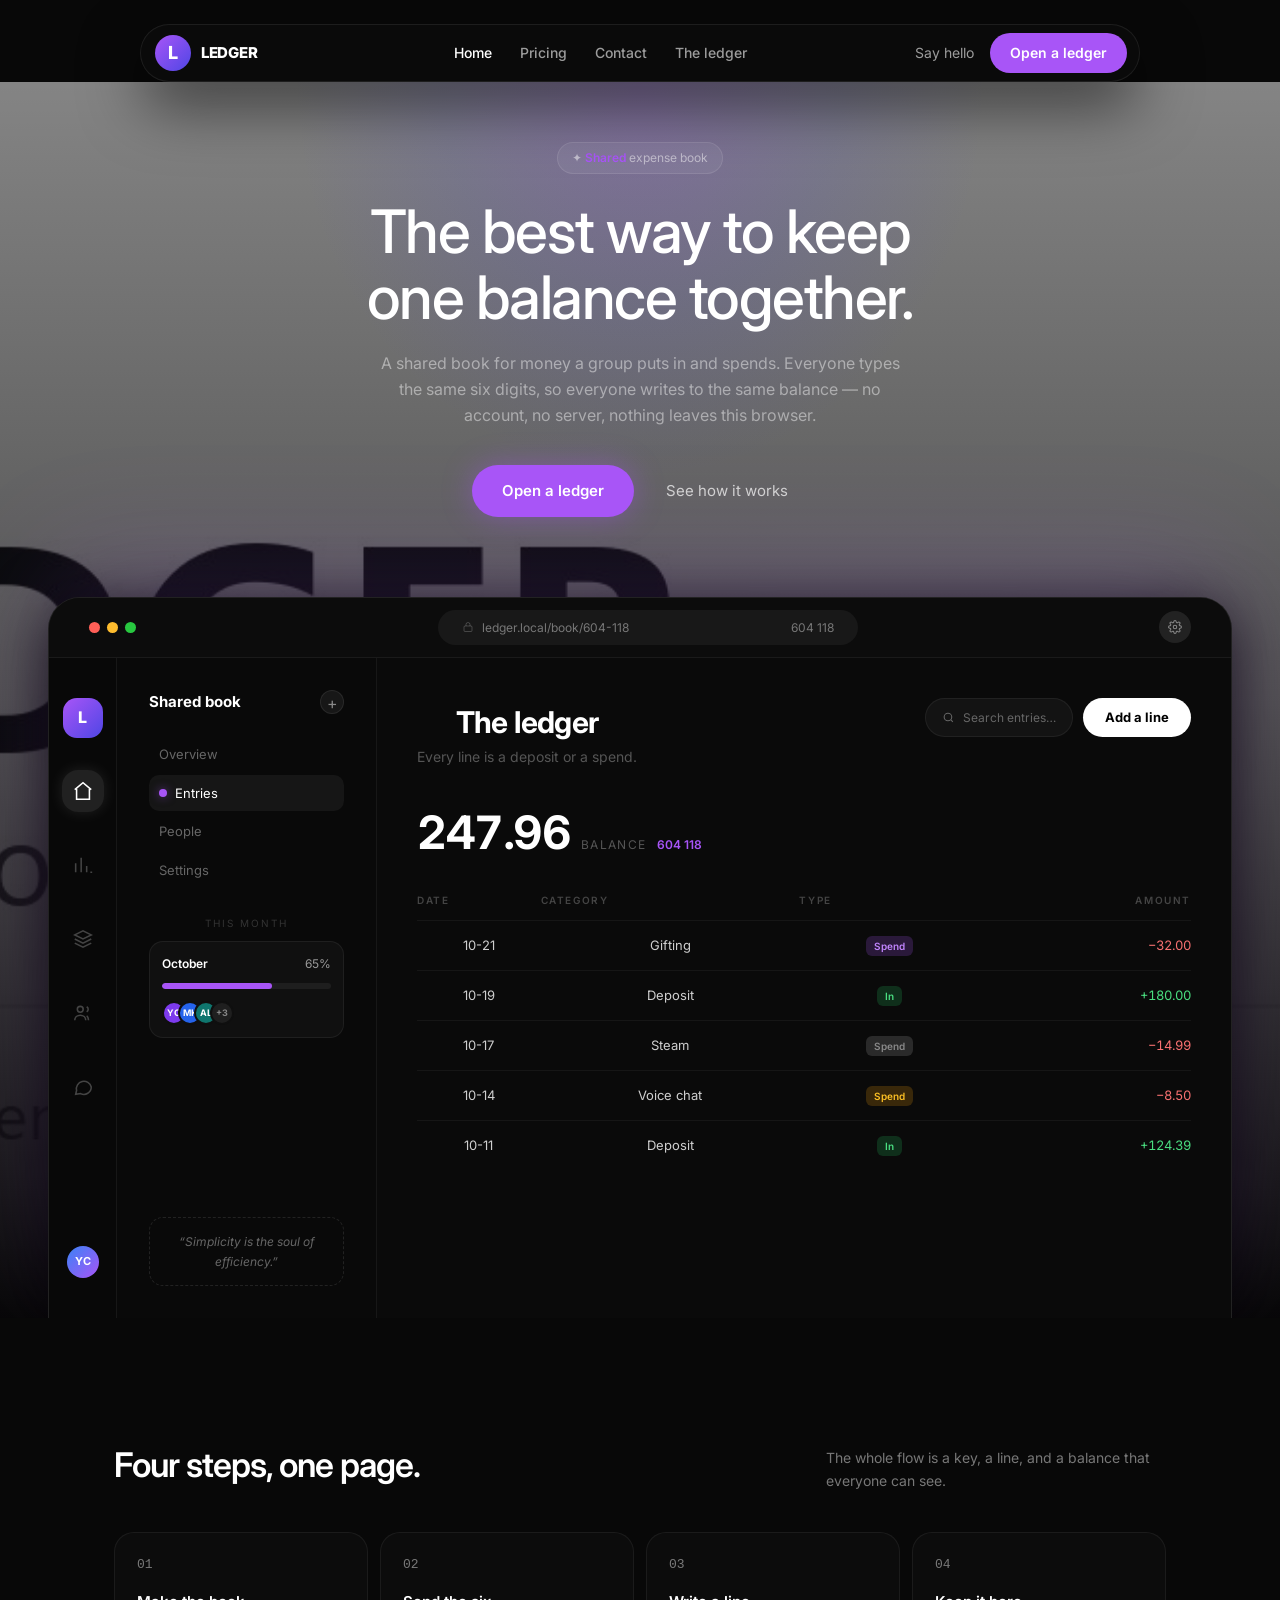
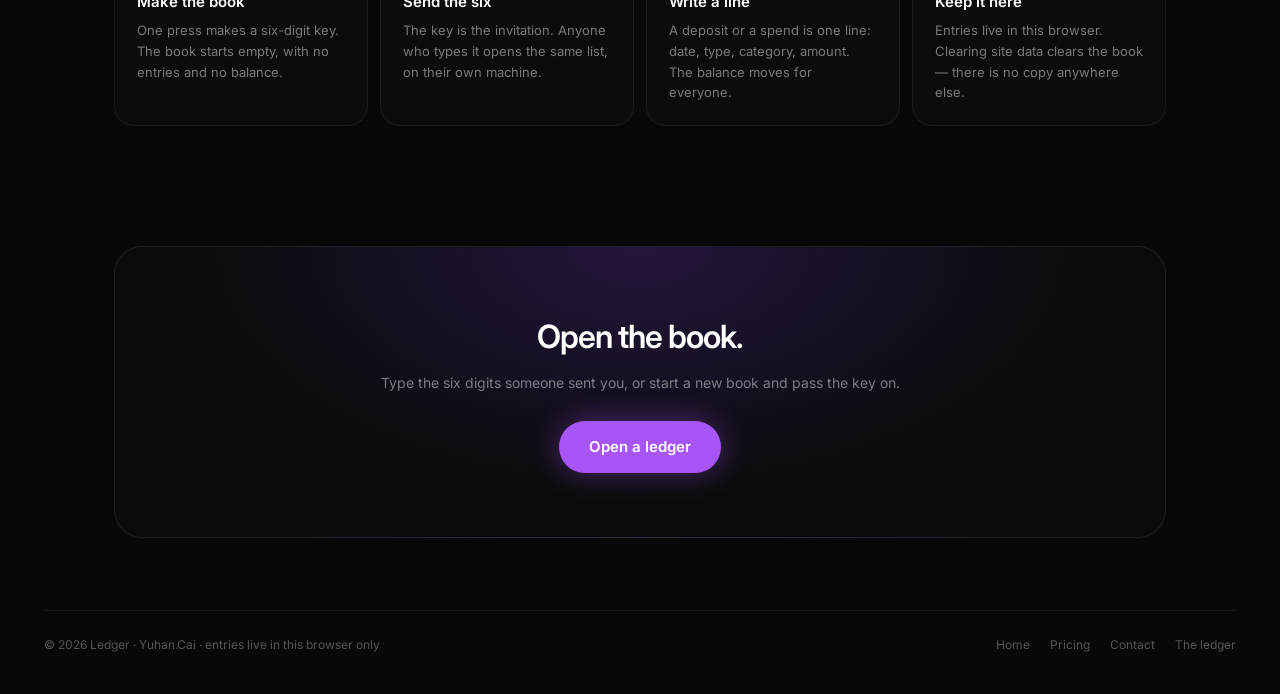
==== commit baa6c3b5: "Add files via upload" ====
--- a/index.html
+++ b/index.html
@@ -1,329 +1,530 @@
 <!DOCTYPE html>
 <html lang="en">
 <head>
-<meta charset="UTF-8">
+<meta charset="utf-8">
 <meta name="viewport" content="width=device-width, initial-scale=1">
 <title>Ledger — one book, one balance</title>
-<meta name="description" content="A shared expense ledger for a household or a crew: everyone types the same six digits and writes into the same running total.">
+<meta name="description" content="A shared book for money a group puts in and spends. One six-digit key, one balance, kept in this browser.">
 <meta name="author" content="Yuhan.Cai">
+<meta name="theme-color" content="#080808">
 <link rel="icon" href="images/favicon-32.png" sizes="32x32">
 <link rel="apple-touch-icon" href="images/apple-touch-icon.png">
-<link rel="preconnect" href="https://api.fontshare.com">
-<link rel="preconnect" href="https://cdn.fontshare.com" crossorigin>
-<link href="https://api.fontshare.com/v2/css?f[]=general-sans@400,500,600,700&display=swap" rel="stylesheet">
-<link rel="stylesheet" href="style.css">
+<meta property="og:type" content="website">
 <meta property="og:title" content="Ledger — one book, one balance">
-<meta property="og:description" content="A shared expense ledger for a household or a crew: everyone types the same six digits and writes into the same running total.">
-<meta property="og:image" content="https://cccyyyhhh123.github.io/c-y-h-h-h/images/og-image.jpg">
-<meta property="og:url" content="https://cccyyyhhh123.github.io/c-y-h-h-h/">
-<meta property="og:type" content="website">
+<meta property="og:description" content="A shared book for money a group puts in and spends. One six-digit key, one balance.">
+<meta property="og:image" content="images/og-image.jpg">
 <meta name="twitter:card" content="summary_large_image">
+<link rel="preconnect" href="https://fonts.googleapis.com">
+<link rel="preconnect" href="https://fonts.gstatic.com" crossorigin>
+<link href="https://fonts.googleapis.com/css2?family=Inter:wght@400;500;600;700;800;900&display=swap" rel="stylesheet">
+<style>
+  *, *::before, *::after { box-sizing: border-box; }
+  :root {
+    --bg: #080808;
+    --panel: #0f0f0f;
+    --card: #121212;
+    --line: rgba(255, 255, 255, 0.08);
+    --line-soft: rgba(255, 255, 255, 0.06);
+    --white: #fff;
+    --muted: rgba(255, 255, 255, 0.45);
+    --muted-2: rgba(255, 255, 255, 0.6);
+    --purple: #a855f7;
+    --purple-deep: #9333ea;
+    --indigo: #4f46e5;
+    --green: #22c55e;
+    --amber: #f59e0b;
+    --shell: 1240px;
+    --sans: "Inter", -apple-system, BlinkMacSystemFont, "Segoe UI", Roboto, "PingFang SC", "Microsoft YaHei", sans-serif;
+    --mono: ui-monospace, SFMono-Regular, "SF Mono", Menlo, Consolas, monospace;
+  }
+  html { background: var(--bg); scroll-behavior: smooth; scroll-padding-top: 96px; }
+  @media (prefers-reduced-motion: reduce) { html { scroll-behavior: auto; } }
+  body {
+    margin: 0;
+    background: var(--bg);
+    color: var(--white);
+    font-family: var(--sans);
+    font-size: 16px;
+    line-height: 1.6;
+    -webkit-font-smoothing: antialiased;
+    overflow-x: hidden;
+  }
+  h1, h2, h3, p, figure { margin: 0; }
+  a { color: inherit; text-decoration: none; }
+  button { font: inherit; color: inherit; }
+  img, svg, video { display: block; max-width: 100%; }
+
+  /* ---------- the floating pill nav ---------- */
+  .navwrap { position: relative; z-index: 100; display: flex; justify-content: center; padding: 24px 16px 0; }
+  .pill {
+    position: relative; z-index: 2;
+    display: flex; align-items: center; justify-content: space-between;
+    width: 100%; max-width: 1000px; padding: 8px;
+    background: rgba(12, 12, 12, 0.8);
+    backdrop-filter: blur(12px); -webkit-backdrop-filter: blur(12px);
+    border: 1px solid var(--line); border-radius: 999px;
+    box-shadow: 0 24px 60px rgba(0, 0, 0, 0.55);
+  }
+  .brand { display: flex; align-items: center; gap: 10px; margin-left: 6px; }
+  .brand__mark {
+    width: 36px; height: 36px; border-radius: 999px;
+    background: linear-gradient(135deg, var(--purple), var(--indigo));
+    display: grid; place-items: center;
+    font-weight: 800; font-size: 18px; color: #fff;
+  }
+  .brand__word { font-weight: 800; font-size: 15px; letter-spacing: -0.02em; }
+  .pill__links { display: flex; align-items: center; gap: 28px; margin-left: 28px; }
+  .pill__links a { font-size: 14px; font-weight: 500; color: var(--muted-2); transition: color 0.18s ease; }
+  .pill__links a:hover, .pill__links a[aria-current="page"] { color: #fff; }
+  .pill__right { display: flex; align-items: center; gap: 16px; margin-right: 4px; }
+  .pill__login { font-size: 14px; color: var(--muted-2); transition: color 0.18s ease; }
+  .pill__login:hover { color: #fff; }
+  .btn {
+    display: inline-flex; align-items: center; justify-content: center; gap: 8px;
+    border: 0; border-radius: 999px; cursor: pointer;
+    font-size: 14px; font-weight: 600; white-space: nowrap;
+    transition: background-color 0.2s ease, box-shadow 0.2s ease, transform 0.2s ease, color 0.2s ease;
+  }
+  .btn--primary { background: var(--purple); color: #fff; padding: 9px 20px; }
+  .btn--primary:hover { background: var(--purple-deep); }
+  .btn--hero { padding: 14px 30px; font-size: 15px; box-shadow: 0 0 30px rgba(168, 85, 247, 0.4); }
+  .btn--ghost { background: none; color: rgba(255, 255, 255, 0.7); padding: 14px 20px; font-weight: 400; font-size: 15px; }
+  .btn--ghost:hover { color: #fff; }
+  .burger[aria-expanded="true"] .burger__open { display: none; }
+  .burger[aria-expanded="true"] .burger__close { display: block !important; }
+  .burger { display: none; width: 40px; height: 40px; border-radius: 999px; background: rgba(255, 255, 255, 0.06); border: 1px solid var(--line); place-items: center; cursor: pointer; }
+
+  .mobile {
+    position: fixed; inset: 0; z-index: 1;
+    display: flex; flex-direction: column; gap: 22px;
+    padding: 96px 24px 40px;
+    background: #080808;
+  }
+  .mobile[hidden] { display: none; }
+  .mobile:not([hidden]) { animation: menuIn 0.25s ease-out both; }
+  @keyframes menuIn { from { opacity: 0; transform: translateY(-20px); } to { opacity: 1; transform: none; } }
+  @media (prefers-reduced-motion: reduce) { .mobile:not([hidden]) { animation: none; } }
+  .mobile a { font-size: 18px; color: #ddd; padding-bottom: 16px; border-bottom: 1px solid rgba(255, 255, 255, 0.06); }
+  .mobile a:hover { color: #fff; }
+
+  /* ---------- hero ---------- */
+  .hero { position: relative; padding: 60px 24px 0; text-align: center; overflow: hidden; }
+  .hero__media { position: absolute; inset: 0; z-index: 0; }
+  .hero__media video { width: 100%; height: 100%; object-fit: cover; opacity: 0.5; }
+  .hero__fade { position: absolute; inset: 0; background: linear-gradient(to bottom, transparent, rgba(8, 8, 8, 0.4), #080808); }
+  .hero__glow {
+    position: absolute; top: 0; left: 50%; transform: translateX(-50%);
+    width: 300px; height: 400px; pointer-events: none; opacity: 0.6;
+    background: radial-gradient(ellipse at top, rgba(124, 58, 237, 0.25) 0%, rgba(79, 70, 229, 0.12) 40%, transparent 70%);
+  }
+  .hero__inner { position: relative; z-index: 10; }
+  .eyebrow {
+    display: inline-block; margin-bottom: 24px; padding: 5px 14px;
+    background: rgba(255, 255, 255, 0.06); border: 1px solid rgba(255, 255, 255, 0.1);
+    border-radius: 999px; font-size: 12px; color: rgba(255, 255, 255, 0.5);
+  }
+  .eyebrow b { color: var(--purple); font-weight: 600; }
+  h1 {
+    max-width: 800px; margin: 0 auto 20px;
+    font-size: 40px; font-weight: 500; line-height: 1.1; letter-spacing: -1.5px;
+  }
+  .hero__sub {
+    max-width: 520px; margin: 0 auto 36px;
+    font-size: 16px; line-height: 1.65; color: var(--muted);
+  }
+  .hero__ctas { display: flex; flex-direction: column; align-items: center; justify-content: center; gap: 12px; margin-bottom: 80px; }
+  .hero__ctas .btn { width: 100%; }
+
+  /* ---------- the mockup ---------- */
+  .mock-wrap { max-width: var(--shell); margin: 0 auto; transform: scale(0.8); transform-origin: top; }
+  .mock {
+    position: relative; overflow: hidden;
+    background: var(--panel); border: 1px solid var(--line); border-bottom: 0;
+    border-radius: 32px 32px 0 0;
+    box-shadow: 0 -40px 120px rgba(168, 85, 247, 0.15), 0 10px 60px rgba(0, 0, 0, 0.9);
+  }
+  .chrome {
+    display: flex; align-items: center; justify-content: space-between;
+    height: 60px; padding: 0 40px;
+    background: #0c0c0c; border-bottom: 1px solid var(--line-soft);
+  }
+  .dots { display: flex; gap: 7px; }
+  .dots i { width: 11px; height: 11px; border-radius: 999px; display: block; }
+  .url {
+    display: flex; align-items: center; gap: 8px;
+    width: 420px; padding: 8px 24px; border-radius: 999px;
+    background: #181818; color: #777; font-size: 12px;
+  }
+  .chrome__btn { display: grid; place-items: center; width: 32px; height: 32px; border-radius: 999px; background: #222; color: #888; }
+
+  .app { display: flex; height: 660px; background: #0a0a0a; }
+  .rail {
+    width: 68px; background: #080808; border-right: 1px solid var(--line-soft);
+    padding: 40px 0; display: flex; flex-direction: column; align-items: center; gap: 32px;
+  }
+  .rail__logo {
+    width: 40px; height: 40px; border-radius: 14px;
+    background: linear-gradient(135deg, var(--purple), var(--indigo));
+    display: grid; place-items: center; font-weight: 800; font-size: 16px;
+  }
+  .rail__icon {
+    display: grid; place-items: center; padding: 10px; border-radius: 16px;
+    color: #444; cursor: pointer; transition: all 0.3s ease;
+  }
+  .rail__icon:hover { color: #888; background: rgba(255, 255, 255, 0.05); }
+  .rail__icon[aria-current="true"] { background: rgba(255, 255, 255, 0.1); color: #fff; box-shadow: 0 0 15px rgba(255, 255, 255, 0.1); }
+  .rail__avatar {
+    margin-top: auto; width: 32px; height: 32px; border-radius: 999px;
+    background: linear-gradient(135deg, #3b82f6, #a855f7);
+    display: grid; place-items: center; font-size: 11px; font-weight: 700;
+  }
+
+  .side { width: 260px; background: #090909; border-right: 1px solid var(--line-soft); padding: 32px; display: flex; flex-direction: column; }
+  .side__head { display: flex; align-items: center; justify-content: space-between; margin-bottom: 22px; }
+  .side__head h2 { font-size: 15px; font-weight: 700; }
+  .side__add { width: 24px; height: 24px; border-radius: 999px; background: rgba(255, 255, 255, 0.06); border: 1px solid var(--line); display: grid; place-items: center; color: #888; cursor: pointer; }
+  .side__list { list-style: none; margin: 0 0 26px; padding: 0; display: flex; flex-direction: column; gap: 2px; }
+  .side__list a { display: flex; align-items: center; gap: 8px; padding: 8px 10px; border-radius: 10px; font-size: 13px; color: #666; transition: color 0.2s ease, background-color 0.2s ease; }
+  .side__list a:hover { color: #888; }
+  .side__list a[aria-current="page"] { background: rgba(255, 255, 255, 0.05); color: #fff; }
+  .side__dot { width: 8px; height: 8px; border-radius: 999px; background: var(--purple); box-shadow: 0 0 10px rgba(168, 85, 247, 0.5); }
+  .side__label { font-size: 10px; letter-spacing: 0.2em; text-transform: uppercase; color: #333; margin-bottom: 10px; }
+  .proj { background: rgba(255, 255, 255, 0.03); border: 1px solid var(--line-soft); border-radius: 14px; padding: 12px; }
+  .proj__row { display: flex; align-items: center; justify-content: space-between; font-size: 12px; color: #999; margin-bottom: 10px; }
+  .proj__row b { color: #fff; font-weight: 600; }
+  .bar { height: 6px; border-radius: 999px; background: rgba(255, 255, 255, 0.06); overflow: hidden; }
+  .bar i { display: block; height: 100%; border-radius: 999px; background: var(--purple); }
+  .stack { display: flex; margin-top: 12px; }
+  .stack span {
+    width: 24px; height: 24px; border-radius: 999px; margin-left: -8px;
+    border: 2px solid #0f0f0f; display: grid; place-items: center;
+    font-size: 9px; font-weight: 700; color: #fff;
+  }
+  .stack span:first-child { margin-left: 0; }
+  .side__quote { margin-top: auto; border: 1px dashed rgba(255, 255, 255, 0.1); border-radius: 14px; padding: 14px; font-size: 12px; font-style: italic; color: #666; }
+
+  .main { flex: 1; padding: 40px; display: flex; flex-direction: column; min-width: 0; }
+  .main__head { display: flex; align-items: flex-start; justify-content: space-between; gap: 16px; margin-bottom: 22px; }
+  .main__head h3 { font-size: 30px; font-weight: 700; letter-spacing: -0.02em; }
+  .main__head p { font-size: 14px; color: #555; }
+  .main__tools { display: flex; align-items: center; gap: 10px; }
+  .search { display: flex; align-items: center; gap: 8px; padding: 9px 16px; border-radius: 999px; background: rgba(255, 255, 255, 0.04); border: 1px solid var(--line-soft); color: #666; font-size: 12px; }
+  .newtask { background: #fff; color: #000; border: 0; border-radius: 999px; padding: 9px 22px; font-size: 13px; font-weight: 700; cursor: pointer; }
+
+  .balance { display: flex; align-items: baseline; gap: 10px; margin: 6px 0 22px; }
+  .balance strong { font-size: 46px; font-weight: 700; letter-spacing: -0.03em; font-variant-numeric: tabular-nums; }
+  .balance span { font-size: 12px; color: #555; letter-spacing: 0.12em; text-transform: uppercase; }
+  .balance em { font-style: normal; color: var(--purple); font-size: 12px; font-weight: 600; }
+
+  table { width: 100%; border-collapse: collapse; }
+  thead th { text-align: left; font-size: 10px; letter-spacing: 0.16em; text-transform: uppercase; color: #444; font-weight: 600; padding: 0 0 12px; }
+  tbody td { padding: 14px 0; border-top: 1px solid rgba(255, 255, 255, 0.05); font-size: 13px; color: #cfcfcf; }
+  tbody tr { transition: background-color 0.2s ease; }
+  tbody tr:hover { background: rgba(255, 255, 255, 0.02); }
+  td.num { text-align: right; font-variant-numeric: tabular-nums; }
+  td.num.neg { color: #f87171; }
+  td.num.pos { color: #4ade80; }
+  .tag { display: inline-block; padding: 2px 8px; border-radius: 6px; font-size: 10px; font-weight: 600; }
+  .tag--purple { background: rgba(168, 85, 247, 0.2); color: #c084fc; }
+  .tag--green { background: rgba(34, 197, 94, 0.2); color: #4ade80; }
+  .tag--dark { background: #2a2a2a; color: #888; }
+  .tag--orange { background: rgba(245, 158, 11, 0.2); color: #fbbf24; }
+
+  /* ---------- how it works ---------- */
+  .how { position: relative; z-index: 10; max-width: 1100px; margin: 0 auto; padding: 120px 24px 0; }
+  .how__head { display: flex; flex-wrap: wrap; align-items: end; justify-content: space-between; gap: 16px; margin-bottom: 40px; }
+  .how__head h2 { font-size: 34px; font-weight: 600; letter-spacing: -0.03em; }
+  .how__head p { font-size: 14px; color: var(--muted); max-width: 340px; }
+  .steps { display: grid; grid-template-columns: repeat(4, 1fr); gap: 12px; }
+  .step { background: rgba(255, 255, 255, 0.02); border: 1px solid var(--line-soft); border-radius: 20px; padding: 22px; }
+  .step__n { font-family: var(--mono); font-size: 11px; color: var(--purple); }
+  .step h3 { font-size: 15px; font-weight: 600; margin: 14px 0 6px; }
+  .step p { font-size: 13px; line-height: 1.6; color: var(--muted); }
+
+  /* ---------- closing ---------- */
+  .end { position: relative; z-index: 10; max-width: 1100px; margin: 120px auto 0; padding: 0 24px; }
+  .end__card {
+    position: relative; overflow: hidden; text-align: center; padding: 64px 24px;
+    border: 1px solid var(--line); border-radius: 28px;
+    background: radial-gradient(ellipse at top, rgba(124, 58, 237, 0.22), transparent 62%), #0b0b0b;
+  }
+  .end__card h2 { font-size: 32px; font-weight: 600; letter-spacing: -0.03em; margin-bottom: 10px; }
+  .end__card p { font-size: 14px; color: var(--muted); margin-bottom: 26px; }
+
+  footer { position: relative; z-index: 10; max-width: 1240px; margin: 0 auto; padding: 72px 24px 40px; }
+  .foot { display: flex; flex-wrap: wrap; align-items: center; justify-content: space-between; gap: 16px; padding-top: 24px; border-top: 1px solid var(--line-soft); }
+  .foot p, .foot a { font-size: 12px; color: #555; }
+  .foot__links { display: flex; gap: 20px; }
+  .foot__links a:hover { color: #aaa; }
+
+  /* ---------- responsive ---------- */
+  @media (min-width: 640px) {
+    .hero__ctas { flex-direction: row; }
+    .hero__ctas .btn { width: auto; }
+    .mock-wrap { transform: none; }
+  }
+  @media (min-width: 768px) {
+    .hero { padding: 60px 48px 0; }
+    h1 { font-size: 60px; }
+    .hero__glow { width: 700px; opacity: 1; }
+  }
+  @media (max-width: 900px) {
+    .pill__links, .pill__login { display: none; }
+    .burger { display: grid; }
+    .steps { grid-template-columns: repeat(2, 1fr); }
+    .app { height: auto; }
+    .side { display: none; }
+    .rail { display: none; }
+    .main { padding: 24px; }
+  }
+  @media (max-width: 640px) {
+    .steps { grid-template-columns: 1fr; }
+    .chrome { padding: 0 16px; }
+    .url { width: auto; flex: 1; margin: 0 12px; padding: 8px 14px; }
+    .chrome__btn, .url span:last-child { display: none; }
+    .main__head { flex-direction: column; }
+    .balance strong { font-size: 36px; }
+    .how { padding-top: 80px; }
+    .end { margin-top: 80px; }
+  }
+</style>
 </head>
 <body>
-<script>document.documentElement.classList.add('js');</script>
-
-<header class="nav">
-  <div class="shell nav__inner">
-    <a class="nav__mark" href="index.html">LEDGER</a>
-    <nav class="nav__links" aria-label="Main">
-      <a href="index.html" aria-current="page">Home</a>
-      <a href="pricing.html">Pricing</a>
+
+<header class="navwrap">
+  <nav class="pill" aria-label="Main">
+    <a class="brand" href="index.html">
+      <span class="brand__mark" aria-hidden="true">L</span>
+      <span class="brand__word">LEDGER</span>
+    </a>
+    <div class="pill__links">
+      <a href="index.html" aria-current="page">Home</a>
+      <a href="pricing.html">Pricing</a>
       <a href="contact.html">Contact</a>
-      <a class="hbtn hbtn--sm" href="book.html"><span class="hbtn__dot"></span><span class="hbtn__label">Open a ledger</span><span class="hbtn__ghost" aria-hidden="true">Open a ledger <svg viewBox="0 0 24 24" fill="none" stroke="currentColor" stroke-width="2" stroke-linecap="round" stroke-linejoin="round" aria-hidden="true"><path d="M5 12h14"/><path d="m12 5 7 7-7 7"/></svg></span></a>
-    </nav>
+      <a href="book.html">The ledger</a>
+    </div>
+    <div class="pill__right">
+      <a class="pill__login" href="contact.html">Say hello</a>
+      <a class="btn btn--primary" href="book.html">Open a ledger</a>
+      <button class="burger" type="button" aria-label="Open menu" aria-expanded="false" aria-controls="mobileMenu">
+        <svg class="burger__open" width="20" height="20" viewBox="0 0 24 24" fill="none" stroke="currentColor" stroke-width="1.8" stroke-linecap="round"><path d="M4 7h16M4 12h16M4 17h16"/></svg><svg class="burger__close" width="20" height="20" viewBox="0 0 24 24" fill="none" stroke="currentColor" stroke-width="1.8" stroke-linecap="round" style="display:none"><path d="M6 6l12 12M18 6 6 18"/></svg>
+      </button>
+    </div>
+  </nav>
+  <div class="mobile" id="mobileMenu" hidden>
+    <a href="index.html">Home</a>
+    <a href="pricing.html">Pricing</a>
+    <a href="contact.html">Contact</a>
+    <a href="book.html">The ledger</a>
+    <a href="contact.html">Say hello</a>
   </div>
 </header>
 
 <main>
-<section id="home" class="hero">
-    <div class="shell hero__grid">
-      <div data-rise>
-        <h1 class="display">One book, one balance.</h1>
-        <p class="hero__lead">A shared book for money a group puts in and spends. Everyone types the same six digits, so everyone writes to the same balance. It lives in this browser — no account, no server.</p>
-        <p class="hero__action"><a class="hbtn" href="#open"><span class="hbtn__dot"></span><span class="hbtn__label">Open a ledger</span><span class="hbtn__ghost" aria-hidden="true">Open a ledger <svg viewBox="0 0 24 24" fill="none" stroke="currentColor" stroke-width="2" stroke-linecap="round" stroke-linejoin="round" aria-hidden="true"><path d="M5 12h14"/><path d="m12 5 7 7-7 7"/></svg></span></a></p>
-        <p class="hero__note">Clearing your browser's site data clears the book.</p>
+  <section class="hero">
+    <div class="hero__media" aria-hidden="true">
+      <video autoplay loop muted playsinline preload="metadata"
+        poster="images/og-image.jpg">
+        <source src="https://cdn.jiro.build/Velara/the-purple-neon-concentric-circles-pulse-and-radia.mp4" type="video/mp4">
+      </video>
+      <div class="hero__fade"></div>
+    </div>
+    <div class="hero__glow" aria-hidden="true"></div>
+
+    <div class="hero__inner">
+      <span class="eyebrow">✦ <b>Shared</b> expense book</span>
+      <h1>The best way to keep<br>one balance together.</h1>
+      <p class="hero__sub">
+        A shared book for money a group puts in and spends. Everyone types the same six
+        digits, so everyone writes to the same balance — no account, no server, nothing
+        leaves this browser.
+      </p>
+      <div class="hero__ctas">
+        <a class="btn btn--primary btn--hero" href="book.html">Open a ledger</a>
+        <a class="btn btn--ghost" href="#how">See how it works</a>
       </div>
-
-      <article class="frag" data-rise data-ui aria-label="Ledger view with five entries">
-        <div class="frag__head">
-          <span class="frag__title">Shared ledger</span>
-          <span class="frag__key">604 118</span>
+    </div>
+
+    <div class="mock-wrap">
+      <figure class="mock" aria-label="Preview of the ledger screen">
+        <div class="chrome" aria-hidden="true">
+          <div class="dots"><i style="background:#ff5f57"></i><i style="background:#febc2e"></i><i style="background:#28c840"></i></div>
+          <div class="url">
+            <svg width="12" height="12" viewBox="0 0 24 24" fill="none" stroke="currentColor" stroke-width="2" style="color:rgba(255,255,255,.2)"><rect x="4" y="10" width="16" height="11" rx="2"/><path d="M8 10V7a4 4 0 0 1 8 0v3"/></svg>
+            <span>ledger.local/book/604-118</span>
+            <span style="margin-left:auto">604 118</span>
+          </div>
+          <div class="chrome__btn">
+            <svg width="14" height="14" viewBox="0 0 24 24" fill="none" stroke="currentColor" stroke-width="1.8"><circle cx="12" cy="12" r="3"/><path d="M19.4 15a1.7 1.7 0 0 0 .3 1.9l.1.1a2 2 0 1 1-2.8 2.8l-.1-.1a1.7 1.7 0 0 0-1.9-.3 1.7 1.7 0 0 0-1 1.5V21a2 2 0 1 1-4 0v-.1A1.7 1.7 0 0 0 9 19.4a1.7 1.7 0 0 0-1.9.3l-.1.1a2 2 0 1 1-2.8-2.8l.1-.1a1.7 1.7 0 0 0 .3-1.9 1.7 1.7 0 0 0-1.5-1H3a2 2 0 1 1 0-4h.1A1.7 1.7 0 0 0 4.6 9a1.7 1.7 0 0 0-.3-1.9l-.1-.1a2 2 0 1 1 2.8-2.8l.1.1a1.7 1.7 0 0 0 1.9.3H9a1.7 1.7 0 0 0 1-1.5V3a2 2 0 1 1 4 0v.1a1.7 1.7 0 0 0 1 1.5 1.7 1.7 0 0 0 1.9-.3l.1-.1a2 2 0 1 1 2.8 2.8l-.1.1a1.7 1.7 0 0 0-.3 1.9V9a1.7 1.7 0 0 0 1.5 1H21a2 2 0 1 1 0 4h-.1a1.7 1.7 0 0 0-1.5 1z"/></svg>
+          </div>
         </div>
-        <div class="frag__bal"><strong>248.90</strong><span>balance</span></div>
-        <table>
-          <caption hidden>Recent entries</caption>
-          <thead>
-            <tr><th scope="col">Date</th><th scope="col">Category</th><th scope="col">Amount</th></tr>
-          </thead>
-          <tbody>
-            <tr><td>10-21</td><td>Gifting</td><td class="num">−32.00</td></tr>
-            <tr><td>10-19</td><td>Deposit</td><td class="num">+180.00</td></tr>
-            <tr><td>10-17</td><td>Steam</td><td class="num">−14.99</td></tr>
-            <tr><td>10-14</td><td>Voice chat</td><td class="num">−8.50</td></tr>
-            <tr><td>10-11</td><td>Deposit</td><td class="num">+124.39</td></tr>
-          </tbody>
-        </table>
+
+        <div class="app">
+          <div class="rail" aria-hidden="true">
+            <div class="rail__logo">L</div>
+            <div class="rail__icon" aria-current="true"><svg width="22" height="22" viewBox="0 0 24 24" fill="none" stroke="currentColor" stroke-width="1.7"><path d="M3 10.5 12 3l9 7.5"/><path d="M5 9.5V21h14V9.5"/></svg></div>
+            <div class="rail__icon"><svg width="22" height="22" viewBox="0 0 24 24" fill="none" stroke="currentColor" stroke-width="1.7"><path d="M4 20V10M10 20V4M16 20v-7M22 20h-2"/></svg></div>
+            <div class="rail__icon"><svg width="22" height="22" viewBox="0 0 24 24" fill="none" stroke="currentColor" stroke-width="1.7"><path d="M3 7.5 12 3l9 4.5-9 4.5z"/><path d="M3 12l9 4.5L21 12M3 16.5 12 21l9-4.5"/></svg></div>
+            <div class="rail__icon"><svg width="22" height="22" viewBox="0 0 24 24" fill="none" stroke="currentColor" stroke-width="1.7"><circle cx="9" cy="8" r="3.2"/><path d="M3 20c0-3.3 2.7-5.5 6-5.5s6 2.2 6 5.5"/><path d="M16 5.2a3.2 3.2 0 0 1 0 5.6M18 20c0-2.2-.8-4-2-5"/></svg></div>
+            <div class="rail__icon"><svg width="22" height="22" viewBox="0 0 24 24" fill="none" stroke="currentColor" stroke-width="1.7"><path d="M21 12a8 8 0 0 1-11.6 7.2L4 20l1-4.2A8 8 0 1 1 21 12z"/></svg></div>
+            <div class="rail__avatar" aria-hidden="true">YC</div>
+          </div>
+
+          <div class="side">
+            <div class="side__head">
+              <h2>Shared book</h2>
+              <span class="side__add" aria-hidden="true">+</span>
+            </div>
+            <ul class="side__list">
+              <li><a href="book.html">Overview</a></li>
+              <li><a href="book.html" aria-current="page"><span class="side__dot"></span>Entries</a></li>
+              <li><a href="book.html">People</a></li>
+              <li><a href="book.html">Settings</a></li>
+            </ul>
+            <p class="side__label">This month</p>
+            <div class="proj">
+              <div class="proj__row"><b>October</b><span>65%</span></div>
+              <div class="bar"><i style="width:65%"></i></div>
+              <div class="stack" aria-hidden="true">
+                <span style="background:#7c3aed">YC</span>
+                <span style="background:#2563eb">MK</span>
+                <span style="background:#0f766e">AL</span>
+                <span style="background:#1f1f1f;color:#888">+3</span>
+              </div>
+            </div>
+            <p class="side__quote">“Simplicity is the soul of efficiency.”</p>
+          </div>
+
+          <div class="main">
+            <div class="main__head">
+              <div>
+                <h3>The ledger</h3>
+                <p>Every line is a deposit or a spend.</p>
+              </div>
+              <div class="main__tools">
+                <span class="search">
+                  <svg width="13" height="13" viewBox="0 0 24 24" fill="none" stroke="currentColor" stroke-width="2"><circle cx="11" cy="11" r="7"/><path d="m20 20-3.5-3.5"/></svg>
+                  Search entries…
+                </span>
+                <button class="newtask" type="button">Add a line</button>
+              </div>
+            </div>
+
+            <div class="balance">
+              <strong id="heroBalance">248.90</strong>
+              <span>balance</span>
+              <em>604 118</em>
+            </div>
+
+            <table>
+              <thead>
+                <tr><th>Date</th><th>Category</th><th>Type</th><th style="text-align:right">Amount</th></tr>
+              </thead>
+              <tbody>
+                <tr><td>10-21</td><td>Gifting</td><td><span class="tag tag--purple">Spend</span></td><td class="num neg">−32.00</td></tr>
+                <tr><td>10-19</td><td>Deposit</td><td><span class="tag tag--green">In</span></td><td class="num pos">+180.00</td></tr>
+                <tr><td>10-17</td><td>Steam</td><td><span class="tag tag--dark">Spend</span></td><td class="num neg">−14.99</td></tr>
+                <tr><td>10-14</td><td>Voice chat</td><td><span class="tag tag--orange">Spend</span></td><td class="num neg">−8.50</td></tr>
+                <tr><td>10-11</td><td>Deposit</td><td><span class="tag tag--green">In</span></td><td class="num pos">+124.39</td></tr>
+              </tbody>
+            </table>
+          </div>
+        </div>
+      </figure>
+    </div>
+  </section>
+
+  <section class="how" id="how">
+    <div class="how__head">
+      <h2>Four steps, one page.</h2>
+      <p>The whole flow is a key, a line, and a balance that everyone can see.</p>
+    </div>
+    <div class="steps">
+      <article class="step">
+        <p class="step__n">01</p>
+        <h3>Make the book</h3>
+        <p>One press makes a six-digit key. The book starts empty, with no entries and no balance.</p>
       </article>
+      <article class="step">
+        <p class="step__n">02</p>
+        <h3>Send the six</h3>
+        <p>The key is the invitation. Anyone who types it opens the same list, on their own machine.</p>
+      </article>
+      <article class="step">
+        <p class="step__n">03</p>
+        <h3>Write a line</h3>
+        <p>A deposit or a spend is one line: date, type, category, amount. The balance moves for everyone.</p>
+      </article>
+      <article class="step">
+        <p class="step__n">04</p>
+        <h3>Keep it here</h3>
+        <p>Entries live in this browser. Clearing site data clears the book — there is no copy anywhere else.</p>
+      </article>
     </div>
   </section>
 
-  <section class="band rule-top" id="how">
-    <div class="shell">
-      <div class="sechead">
-        <h2 class="head">How it works</h2>
-        <p>Four steps, all of them on one page.</p>
-      </div>
-
-      <div class="steps">
-        <div class="step" data-rise>
-          <h3>Make the book</h3>
-          <div class="card" data-ui>
-            <div class="card__row"><span>Your key</span><span>new</span></div>
-            <div class="card__key">604 118</div>
-            <div class="card__meta">No entries yet.</div>
-          </div>
-          <p>One press makes a six-digit key. The book starts empty.</p>
-        </div>
-
-        <div class="step" data-rise>
-          <h3>Send the six</h3>
-          <div class="card" data-ui>
-            <div class="card__row"><span>Your key</span><span>604 118</span></div>
-            <div class="card__key">604 118</div>
-            <div class="card__meta">Held by 3 people.</div>
-          </div>
-          <p>The key is the invitation: anyone who types it opens the same list.</p>
-        </div>
-
-        <div class="step" data-rise>
-          <h3>Write a line</h3>
-          <div class="card" data-ui>
-            <div class="card__line"><span>10-19</span><b>Deposit</b><span>+180.00</span></div>
-            <div class="card__line"><span>10-21</span><b>Gifting</b><span>−32.00</span></div>
-            <div class="card__line"><span>10-17</span><b>Steam</b><span>−14.99</span></div>
-          </div>
-          <p>A deposit or a spend is one line. The balance moves for everyone.</p>
-        </div>
-
-        <div class="step" data-rise>
-          <h3>Keep it here</h3>
-          <div class="card" data-ui>
-            <div class="card__row"><span>Entries</span><span>3</span></div>
-            <div class="card__line"><span>Balance</span><b>&nbsp;</b><span>133.01</span></div>
-            <div class="card__meta">Kept in this browser.</div>
-          </div>
-          <p>Saved in this browser, so there is no server — and no copy anywhere else.</p>
-        </div>
-      </div>
-    </div>
-  </section>
-
-  <section class="band rule-top" id="switch">
-    <div class="shell">
-      <div class="switchpanel" id="switchPanel">
-        <div>
-          <h3 id="switchTitle">Money in.</h3>
-          <p class="switchpanel__note">Every entry is either money in or money out. The switch decides which side it lands on.</p>
-        </div>
-        <div class="switch" role="group" aria-label="Entry type">
-          <button type="button" aria-pressed="true" data-type="deposit">Deposit</button>
-          <button type="button" aria-pressed="false" data-type="spend">Spend</button>
-        </div>
-      </div>
-    </div>
-  </section>
-
-  <section class="band rule-top" id="inside">
-    <div class="shell">
-      <div class="sechead">
-        <h2 class="head">What sits inside it.</h2>
-        <p>The parts of the ledger screen, in the order you meet them.</p>
-      </div>
-
-      <div class="mosaic">
-        <article class="tile" style="grid-column: span 6" data-rise>
-          <div class="tile__figure tile__big">248.90</div>
-          <div>
-            <h3>A balance, not a spreadsheet</h3>
-            <p>One figure on top, computed from the lines below it.</p>
-          </div>
-        </article>
-
-        <article class="tile" style="grid-column: span 3" data-rise>
-          <div class="tile__figure tile__key">604 118</div>
-          <div>
-            <h3>Six digits</h3>
-            <p>Read them out loud; that is the login.</p>
-          </div>
-        </article>
-
-        <article class="tile" style="grid-column: span 3" data-rise>
-          <div class="tile__chips"><span>October</span><span>All types</span></div>
-          <div>
-            <h3>Filter by month</h3>
-            <p>Or by income and spending.</p>
-          </div>
-        </article>
-
-        <article class="tile" style="grid-column: span 3" data-rise>
-          <div class="tile__figure">+180.00</div>
-          <div>
-            <h3>Signed by type</h3>
-            <p>Deposits add, spends subtract.</p>
-          </div>
-        </article>
-
-        <article class="tile tile--ink" style="grid-column: span 3" data-rise>
-          <div style="text-decoration: underline; text-underline-offset: 3px">Delete</div>
-          <div>
-            <h3>Take a line back</h3>
-            <p>Every row can go, typos included.</p>
-          </div>
-        </article>
-
-        <article class="tile" style="grid-column: span 6" data-rise>
-          <div class="tile__chips"><span>2026-10-21</span><span>Gifting</span><span>32.00</span></div>
-          <div>
-            <h3>Four fields, one button</h3>
-            <p>Date, type, category, amount. The date defaults to today.</p>
-          </div>
-        </article>
-
-        <article class="tile" style="grid-column: span 4" data-rise>
-          <div><p>No entries yet. The first deposit lands here.</p></div>
-          <div>
-            <h3>Empty means empty</h3>
-            <p>A new book says so, not zeros.</p>
-          </div>
-        </article>
-
-        <article class="tile" style="grid-column: span 4" data-rise>
-          <div class="tile__chips"><span>localStorage</span><span>no backend</span></div>
-          <div>
-            <h3>Kept in the browser</h3>
-            <p>Nothing is uploaded anywhere.</p>
-          </div>
-        </article>
-
-        <article class="tile" style="grid-column: span 4" data-rise>
-          <div class="tile__figure">3 people</div>
-          <div>
-            <h3>One book, many hands</h3>
-            <p>Anyone with the key writes to the same list.</p>
-          </div>
-        </article>
-      </div>
-    </div>
-  </section>
-
-  <section class="band rule-top cta" id="open">
-    <div class="shell cta__grid">
-      <div data-rise>
-        <h2 class="display">Open the book.</h2>
-        <p>Type the six digits someone sent you, or start a new book and pass the key on. Nothing is uploaded.</p>
-      </div>
-
-      <form class="dialog" id="openForm" data-rise data-ui>
-        <h3>Open a book</h3>
-        <div class="dialog__field">
-          <label for="shareKey">Six digits</label>
-          <input id="shareKey" name="shareKey" inputmode="numeric" autocomplete="off" maxlength="6" placeholder="604 118">
-        </div>
-        <div class="dialog__seg" role="group" aria-label="Open or create">
-          <button type="button" data-mode="open" aria-pressed="true">Open it</button>
-          <button type="button" data-mode="new" aria-pressed="false">Make new</button>
-        </div>
-        <button class="hbtn hbtn--block" type="submit">
-          <span class="hbtn__dot"></span>
-          <span class="hbtn__label">Open the ledger</span>
-          <span class="hbtn__ghost" aria-hidden="true">Open the ledger <svg viewBox="0 0 24 24" fill="none" stroke="currentColor" stroke-width="2" stroke-linecap="round" stroke-linejoin="round" aria-hidden="true"><path d="M5 12h14"/><path d="m12 5 7 7-7 7"/></svg></span>
-        </button>
-        <p class="dialog__note" id="openNote" role="status" aria-live="polite"></p>
-      </form>
+  <section class="end">
+    <div class="end__card">
+      <h2>Open the book.</h2>
+      <p>Type the six digits someone sent you, or start a new book and pass the key on.</p>
+      <a class="btn btn--primary btn--hero" href="book.html">Open a ledger</a>
     </div>
   </section>
 </main>
 
-<footer class="footer rule-top">
-  <div class="shell">
-    <div class="footer__top">
-      <div class="footer__mark">LEDGER</div>
-      <div class="footer__cols">
-        <a href="index.html">Home</a>
-        <a href="pricing.html">Pricing</a>
-        <a href="contact.html">Contact</a>
-        <a href="book.html">The ledger</a>
-      </div>
-    </div>
-    <div class="footer__base">
-      <span>© 2026 Ledger · Yuhan.Cai · entries live in this browser only</span>
-      <a class="hbtn hbtn--sm" href="book.html"><span class="hbtn__dot"></span><span class="hbtn__label">Open a ledger</span><span class="hbtn__ghost" aria-hidden="true">Open a ledger <svg viewBox="0 0 24 24" fill="none" stroke="currentColor" stroke-width="2" stroke-linecap="round" stroke-linejoin="round" aria-hidden="true"><path d="M5 12h14"/><path d="m12 5 7 7-7 7"/></svg></span></a>
+<footer>
+  <div class="foot">
+    <p>© 2026 Ledger · Yuhan.Cai · entries live in this browser only</p>
+    <div class="foot__links">
+      <a href="index.html">Home</a>
+      <a href="pricing.html">Pricing</a>
+      <a href="contact.html">Contact</a>
+      <a href="book.html">The ledger</a>
     </div>
   </div>
 </footer>
 
+<script src="vendor/anime.min.js"></script>
 <script>
-  const risers = [...document.querySelectorAll("[data-rise]")];
-  if (!("IntersectionObserver" in window)) {
-    risers.forEach((el) => el.classList.add("is-in"));
-  } else {
-    const io = new IntersectionObserver((entries) => {
-      entries.forEach((entry) => {
-        if (!entry.isIntersecting) return;
-        entry.target.classList.add("is-in");
-        io.unobserve(entry.target);
+  /* the figure in the mockup counts up once, when it is on screen */
+  (function () {
+    var el = document.getElementById("heroBalance");
+    if (!el) return;
+    var target = 248.9;
+    var money = function (n) {
+      return n.toLocaleString("en-US", { minimumFractionDigits: 2, maximumFractionDigits: 2 });
+    };
+    var reduced = matchMedia("(prefers-reduced-motion: reduce)").matches;
+    var run = function () {
+      if (typeof anime === "undefined") { el.textContent = money(target); return; }
+      var proxy = { v: 0 };
+      anime({
+        targets: proxy, v: target,
+        duration: reduced ? 320 : 1800, easing: "easeOutExpo",
+        update: function () { el.textContent = money(proxy.v); },
+        complete: function () { el.textContent = money(target); }
       });
-    }, { threshold: 0.12, rootMargin: "0px 0px -40px 0px" });
-    risers.forEach((el) => io.observe(el));
-  }
-
-  /* the switch: two sides of one balance */
-  const panel = document.getElementById("switchPanel");
-  const switchTitle = document.getElementById("switchTitle");
-  document.querySelectorAll(".switch button").forEach((button) => {
-    button.addEventListener("click", () => {
-      document.querySelectorAll(".switch button").forEach((b) => b.setAttribute("aria-pressed", String(b === button)));
-      const out = button.dataset.type === "spend";
-      panel.classList.toggle("is-out", out);
-      switchTitle.textContent = out ? "Money out." : "Money in.";
+    };
+    if (!("IntersectionObserver" in window)) { run(); return; }
+    var once = new IntersectionObserver(function (entries) {
+      if (!entries[0].isIntersecting) return;
+      run();
+      once.disconnect();
+    }, { threshold: 0.3 });
+    once.observe(el);
+  })();
+
+  /* the small-screen menu */
+  (function () {
+    var burger = document.querySelector(".burger");
+    var menu = document.getElementById("mobileMenu");
+    if (!burger || !menu) return;
+    burger.addEventListener("click", function () {
+      var open = menu.hasAttribute("hidden");
+      if (open) menu.removeAttribute("hidden"); else menu.setAttribute("hidden", "");
+      burger.setAttribute("aria-expanded", String(open));
     });
-  });
-
-  /* open or start a book */
-  const STORE = "shareBillStorage";
-  const shareBooks = JSON.parse(localStorage.getItem(STORE)) || {};
-  let mode = "open";
-  const keyInput = document.getElementById("shareKey");
-  const note = document.getElementById("openNote");
-  const form = document.getElementById("openForm");
-
-  document.querySelectorAll(".dialog__seg button").forEach((button) => {
-    button.addEventListener("click", () => {
-      mode = button.dataset.mode;
-      document.querySelectorAll(".dialog__seg button").forEach((b) => b.setAttribute("aria-pressed", String(b === button)));
-      note.textContent = "";
-      keyInput.placeholder = mode === "new" ? "made for you" : "604 118";
-    });
-  });
-
-  form.addEventListener("submit", (event) => {
-    event.preventDefault();
-    note.textContent = "";
-    if (mode === "open") {
-      const key = keyInput.value.replace(/\s/g, "");
-      if (!/^\d{6}$/.test(key)) { note.textContent = "Six digits, nothing else."; keyInput.focus(); return; }
-      if (!shareBooks[key]) { note.textContent = "No book with those digits in this browser."; keyInput.focus(); return; }
-      sessionStorage.setItem("activeBookKey", key);
-      window.location.href = "book.html";
-      return;
-    }
-    let key = "";
-    for (let i = 0; i < 6; i += 1) key += Math.floor(Math.random() * 10);
-    if (!shareBooks[key]) shareBooks[key] = [];
-    localStorage.setItem(STORE, JSON.stringify(shareBooks));
-    sessionStorage.setItem("activeBookKey", key);
-    window.location.href = "book.html";
-  });
+  })();
 </script>
 </body>
-</html>+</html>
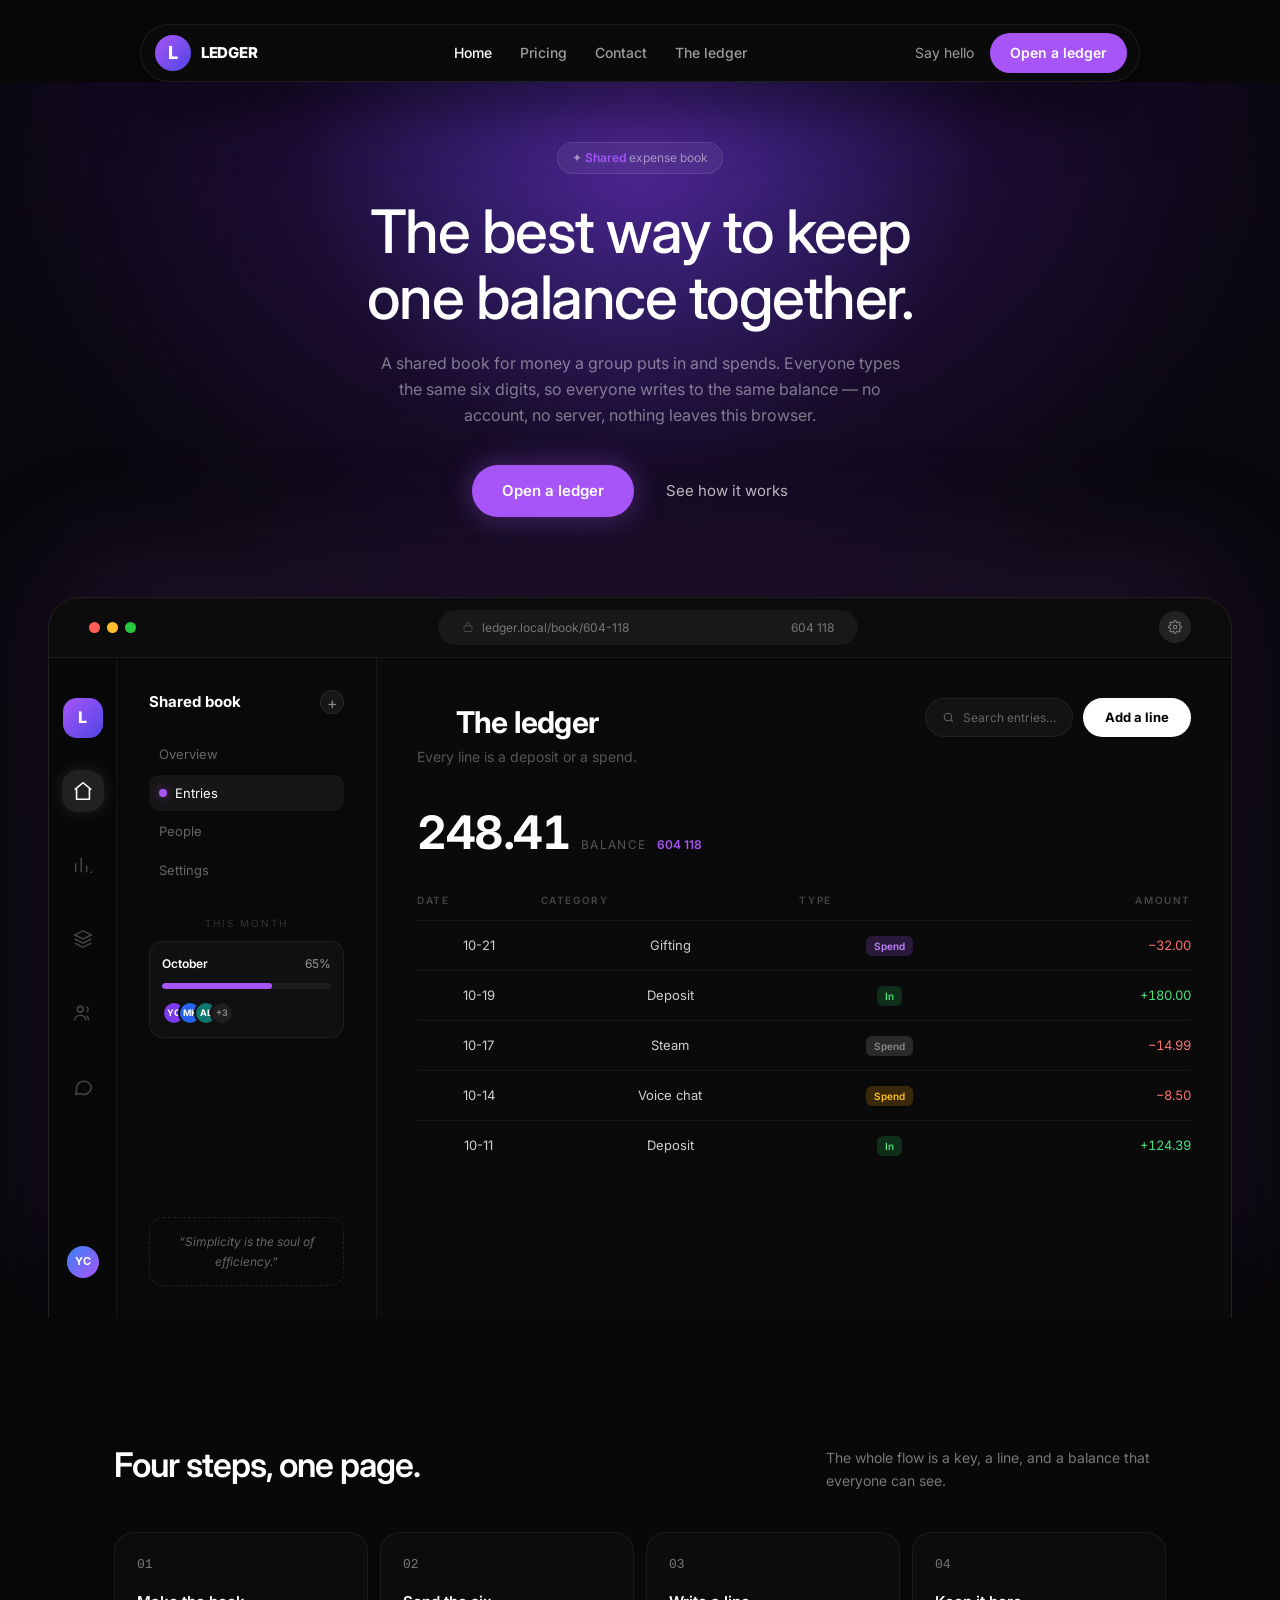
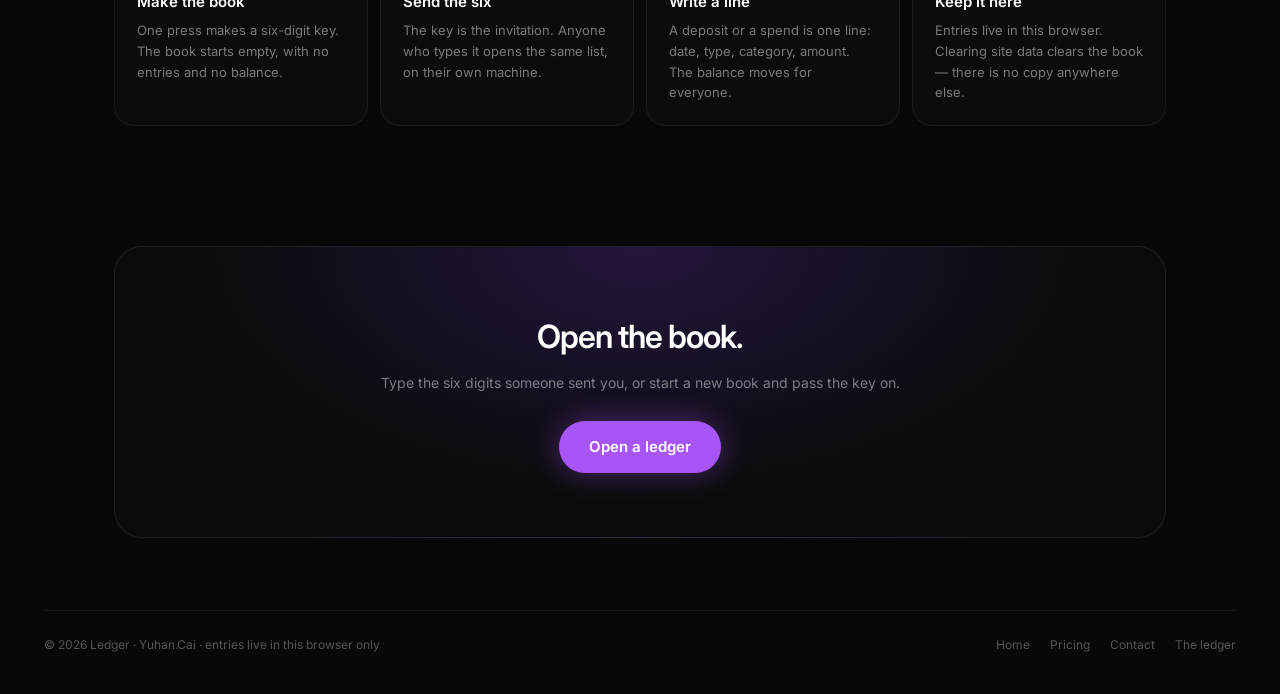
==== commit 7adfa70e: "Add files via upload" ====
--- a/index.html
+++ b/index.html
@@ -109,7 +109,12 @@
 
   /* ---------- hero ---------- */
   .hero { position: relative; padding: 60px 24px 0; text-align: center; overflow: hidden; }
-  .hero__media { position: absolute; inset: 0; z-index: 0; }
+  .hero__media {
+    position: absolute; inset: 0; z-index: 0;
+    background:
+      radial-gradient(ellipse 70% 55% at 50% 8%, rgba(124, 58, 237, 0.5) 0%, rgba(76, 29, 149, 0.28) 38%, transparent 72%),
+      linear-gradient(180deg, #0b0713 0%, #080809 62%, #080808 100%);
+  }
   .hero__media video { width: 100%; height: 100%; object-fit: cover; opacity: 0.5; }
   .hero__fade { position: absolute; inset: 0; background: linear-gradient(to bottom, transparent, rgba(8, 8, 8, 0.4), #080808); }
   .hero__glow {
@@ -117,7 +122,8 @@
     width: 300px; height: 400px; pointer-events: none; opacity: 0.6;
     background: radial-gradient(ellipse at top, rgba(124, 58, 237, 0.25) 0%, rgba(79, 70, 229, 0.12) 40%, transparent 70%);
   }
-  .hero__inner { position: relative; z-index: 10; }
+  .hero__inner { position: relative; z-index: 10; }
+  @media (max-width: 767px) { .br-wide { display: none; } }
   .eyebrow {
     display: inline-block; margin-bottom: 24px; padding: 5px 14px;
     background: rgba(255, 255, 255, 0.06); border: 1px solid rgba(255, 255, 255, 0.1);
@@ -277,12 +283,24 @@
     .rail { display: none; }
     .main { padding: 24px; }
   }
+  /* a phone does not need a 20-second loop: the gradient and the glow carry it,
+     and mobile data does not pay for the video */
+  @media (max-width: 640px) {
+    .hero__media video { display: none; }
+  }
+  @media (prefers-reduced-data: reduce) {
+    .hero__media video { display: none; }
+  }
+
   @media (max-width: 640px) {
     .steps { grid-template-columns: 1fr; }
     .chrome { padding: 0 16px; }
     .url { width: auto; flex: 1; margin: 0 12px; padding: 8px 14px; }
     .chrome__btn, .url span:last-child { display: none; }
-    .main__head { flex-direction: column; }
+    .main__head { flex-direction: column; }
+    .main__tools { flex-wrap: wrap; }
+    .search { flex: 1 1 130px; min-width: 0; }
+    .newtask { flex: none; }
     .balance strong { font-size: 36px; }
     .how { padding-top: 80px; }
     .end { margin-top: 80px; }
@@ -323,8 +341,7 @@
 <main>
   <section class="hero">
     <div class="hero__media" aria-hidden="true">
-      <video autoplay loop muted playsinline preload="metadata"
-        poster="images/og-image.jpg">
+      <video autoplay loop muted playsinline preload="metadata">
         <source src="https://cdn.jiro.build/Velara/the-purple-neon-concentric-circles-pulse-and-radia.mp4" type="video/mp4">
       </video>
       <div class="hero__fade"></div>
@@ -333,7 +350,7 @@
 
     <div class="hero__inner">
       <span class="eyebrow">✦ <b>Shared</b> expense book</span>
-      <h1>The best way to keep<br>one balance together.</h1>
+      <h1>The best way to keep <br class="br-wide">one balance together.</h1>
       <p class="hero__sub">
         A shared book for money a group puts in and spends. Everyone types the same six
         digits, so everyone writes to the same balance — no account, no server, nothing
